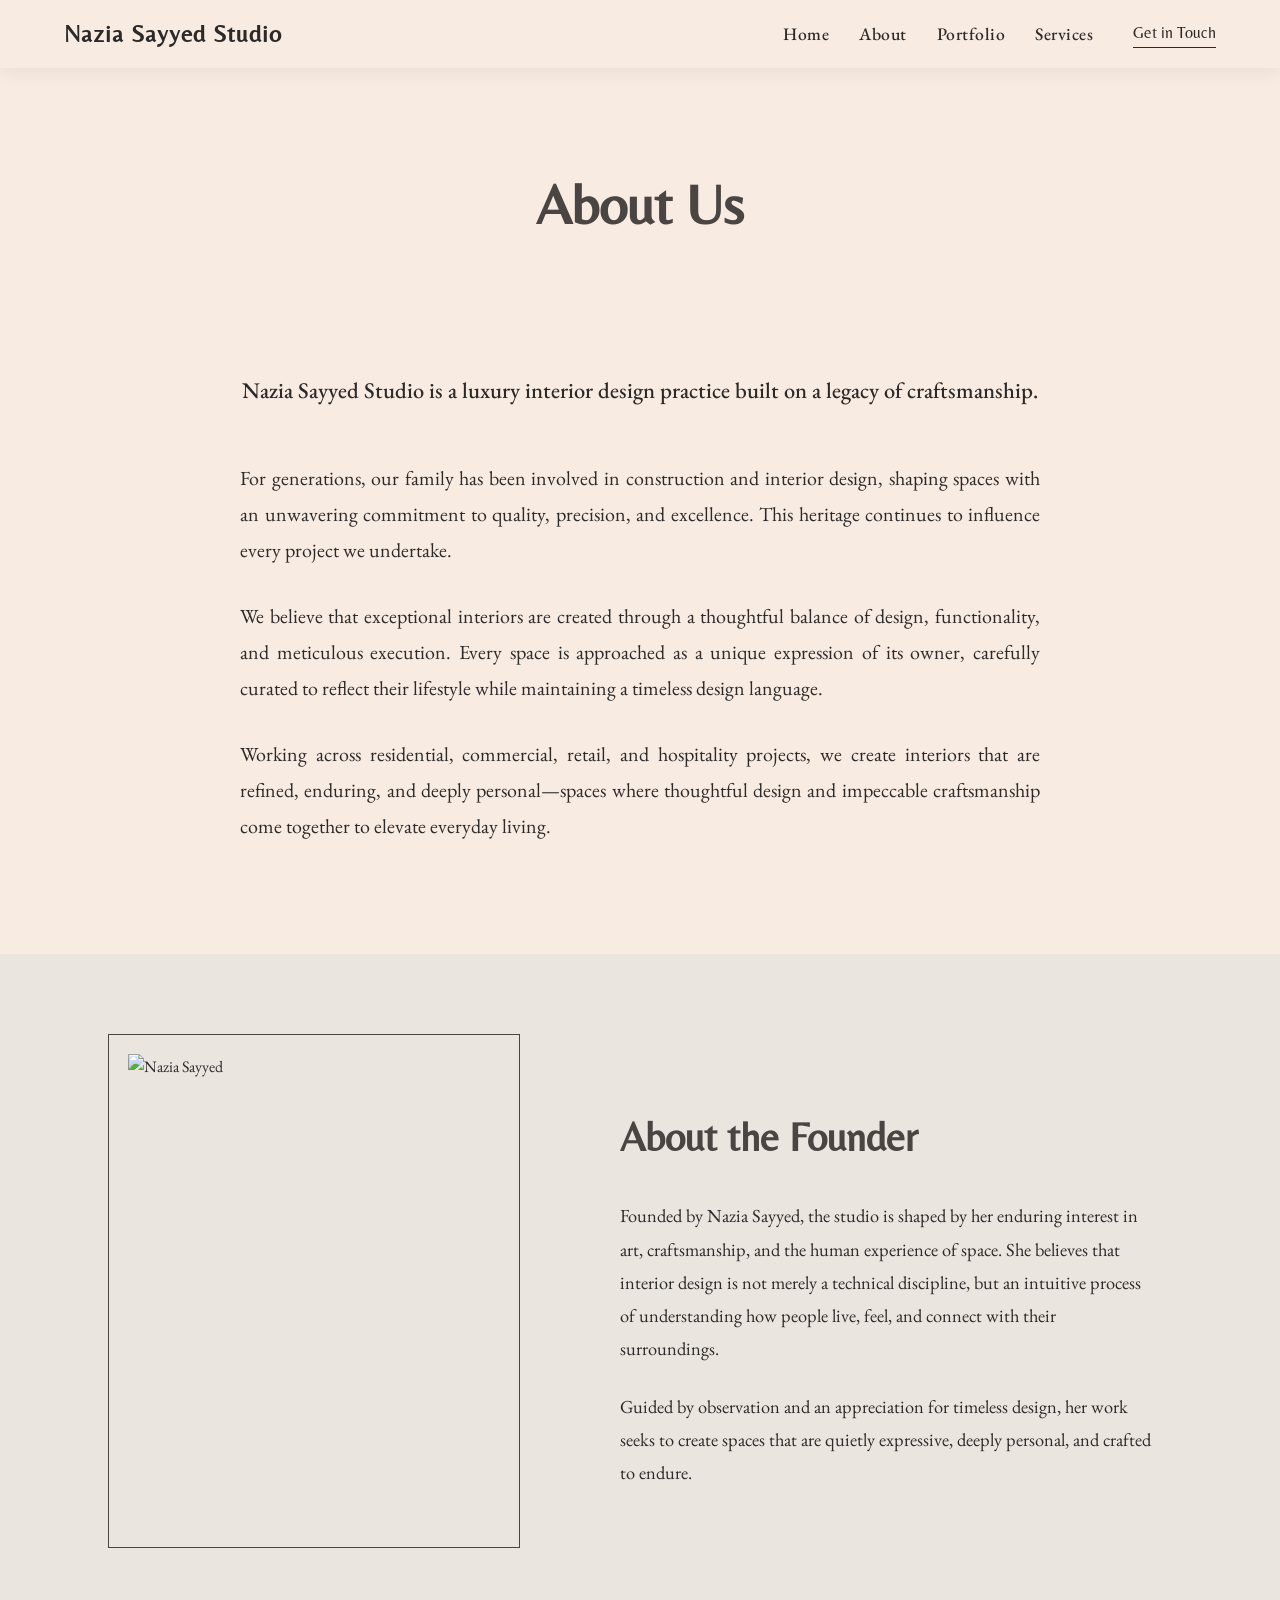
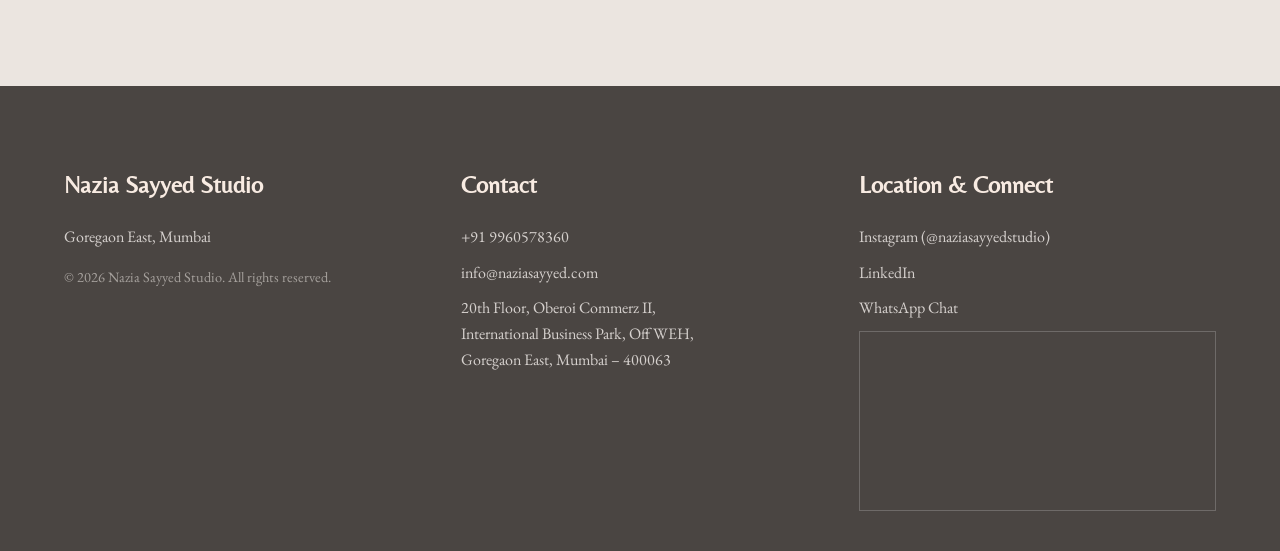
==== about.html @ 415f3dcc "Initial commit for Nazia Sayyed Studio website" ====
<!DOCTYPE html>
<html lang="en">
<head>
    <meta charset="UTF-8">
    <meta name="viewport" content="width=device-width, initial-scale=1.0">
    <title>About Us | Nazia Sayyed Studio</title>
    
    <link href="https://fonts.googleapis.com/css2?family=Belleza&family=EB+Garamond:ital,wght@0,400;0,500;1,400&display=swap" rel="stylesheet">
    <link rel="stylesheet" href="https://cdnjs.cloudflare.com/ajax/libs/font-awesome/6.4.0/css/all.min.css">
    
    <link rel="stylesheet" href="style.css">
    <style>

        /* --- PAGE HEADER --- */
        .page-header { padding: 160px 5% 60px; text-align: center; }
        .page-header h1 { font-family: var(--font-brand); font-size: 3.5rem; color: var(--accent); margin-bottom: 20px; }
        .page-header p { font-size: 1.2rem; max-width: 700px; margin: 0 auto; color: var(--text-dark); font-style: italic; }

        /* --- ABOUT STUDIO SECTION --- */
        .about-studio { padding: 40px 5% 80px; display: flex; justify-content: center; }
        .about-text-container { max-width: 800px; text-align: justify; }
        .about-text-container p { font-size: 1.25rem; margin-bottom: 30px; line-height: 1.8; }
        .about-text-container p:first-child { font-size: 1.4rem; font-weight: 500; text-align: center; margin-bottom: 50px; }

        /* --- FOUNDER SECTION --- */
        .founder-section { display: flex; align-items: center; gap: 8%; padding: 100px 10% 120px; background-color: #EBE5E0; }
        .founder-img { width: 40%; position: relative; }
        .founder-img::before { content: ''; position: absolute; top: -20px; left: -20px; width: 100%; height: 100%; border: 1px solid var(--accent); z-index: 0; }
        .founder-img img { width: 100%; aspect-ratio: 4/5; object-fit: cover; display: block; position: relative; z-index: 1; }
        .founder-text { width: 52%; }
        .founder-text h2 { font-family: var(--font-brand); font-size: 2.5rem; color: var(--accent); margin-bottom: 30px; }
        .founder-text p { font-size: 1.15rem; margin-bottom: 25px; line-height: 1.8; }

        /* --- FOOTER --- */
        footer { background-color: var(--accent); color: var(--bg-color); padding: 80px 5% 40px; display: grid; grid-template-columns: 1fr 1fr 1fr; gap: 40px; }
        footer h4 { font-family: var(--font-brand); font-size: 1.5rem; margin-bottom: 20px; }
        .footer-links p, .footer-links a { color: #d5d0cd; margin-bottom: 10px; display: block; transition: color 0.3s; }
        .footer-links a:hover { color: #fff; }

        @media (max-width: 900px) {
            .nav-links { display: none; }
            .founder-section { flex-direction: column; padding: 80px 5%; gap: 50px; }
            .founder-img, .founder-text { width: 100%; }
            footer { grid-template-columns: 1fr; }
        }
    </style>
</head>
<body>

    <!-- NAVIGATION -->
    <div id="header-placeholder"></div>

    <!-- HEADER -->
    <header class="page-header reveal">
        <h1>About Us</h1>
    </header>

    <!-- STUDIO INTRO -->
    <section class="about-studio reveal">
        <div class="about-text-container">
            <p>Nazia Sayyed Studio is a luxury interior design practice built on a legacy of craftsmanship.</p>
            <p>For generations, our family has been involved in construction and interior design, shaping spaces with an unwavering commitment to quality, precision, and excellence. This heritage continues to influence every project we undertake.</p>
            <p>We believe that exceptional interiors are created through a thoughtful balance of design, functionality, and meticulous execution. Every space is approached as a unique expression of its owner, carefully curated to reflect their lifestyle while maintaining a timeless design language.</p>
            <p>Working across residential, commercial, retail, and hospitality projects, we create interiors that are refined, enduring, and deeply personal—spaces where thoughtful design and impeccable craftsmanship come together to elevate everyday living.</p>
        </div>
    </section>

    <!-- FOUNDER SECTION -->
    <section class="founder-section reveal">
        <div class="founder-img">
            <!-- Replace with actual founder image. Using a chic placeholder for now -->
            <img src="https://images.unsplash.com/photo-1573496359142-b8d87734a5a2?ixlib=rb-4.0.3&auto=format&fit=crop&w=800&q=80" alt="Nazia Sayyed">
        </div>
        <div class="founder-text">
            <h2>About the Founder</h2>
            <p>Founded by Nazia Sayyed, the studio is shaped by her enduring interest in art, craftsmanship, and the human experience of space. She believes that interior design is not merely a technical discipline, but an intuitive process of understanding how people live, feel, and connect with their surroundings.</p>
            <p>Guided by observation and an appreciation for timeless design, her work seeks to create spaces that are quietly expressive, deeply personal, and crafted to endure.</p>
        </div>
    </section>

    <!-- FOOTER -->
    <div id="footer-placeholder"></div>
    <script src="components.js"></script>

    <!-- JS for Animations -->
    <script>
        function revealElements() {
            var reveals = document.querySelectorAll('.reveal');
            for (var i = 0; i < reveals.length; i++) {
                var windowHeight = window.innerHeight;
                var elementTop = reveals[i].getBoundingClientRect().top;
                if (elementTop < windowHeight - 100) reveals[i].classList.add('active');
            }
        }
        window.addEventListener('scroll', revealElements);
        revealElements();
    </script>
</body>
</html>
---- style.css ----
/* --- 1. CORE VARIABLES & SETUP --- */
:root {
    --bg-color: #F8EBE2; 
    --accent: #4A4542; 
    --text-dark: #2C2A29; 
    --font-brand: 'Belleza', sans-serif;
    --font-body: 'EB Garamond', serif;
}

* { margin: 0; padding: 0; box-sizing: border-box; }
body { background-color: var(--bg-color); color: var(--text-dark); font-family: var(--font-body); line-height: 1.6; overflow-x: hidden; }
a { text-decoration: none; color: inherit; }

/* --- SCROLL ANIMATION CLASSES --- */
.reveal { opacity: 0; transform: translateY(40px); transition: all 0.8s ease-out; }
.reveal.active { opacity: 1; transform: translateY(0); }

/* --- GLOBAL SECTION TITLES --- */
.section-title {
    font-family: var(--font-brand); font-size: 2.5rem; color: var(--accent);
    text-align: center; margin-bottom: 20px;
}
.section-link-wrapper { text-align: center; margin-top: 40px; }
.section-link {
    font-family: var(--font-brand); font-size: 1.2rem; color: var(--accent);
    letter-spacing: 1px; position: relative; padding-bottom: 5px; display: inline-block; transition: color 0.3s ease;
}
.section-link::after {
    content: ''; position: absolute; width: 100%; height: 1px; bottom: 0; left: 0;
    background-color: var(--accent); transition: transform 0.3s ease; transform-origin: right;
}
.section-link:hover::after { transform: scaleX(0); transform-origin: left; }

/* --- 2. NAVIGATION (HEADER) --- */
nav {
    position: fixed; top: 0; width: 100%; padding: 15px 5%; display: flex;
    justify-content: space-between; align-items: center; z-index: 1000;
    background-color: transparent; transition: background-color 1.2s ease, padding 1.2s ease, box-shadow 1.2s ease;
}
.navbar-glass {
  /* A very subtle tint (use 0,0,0 for dark glass or 255,255,255 for light glass) */
  background: rgba(0, 0, 0, 0.058); 
  
  /* The frosted blur effect */
  backdrop-filter: blur(12px);
  -webkit-backdrop-filter: blur(12px); /* For Safari support */
  
  /* A crisp, semi-transparent border to simulate the edge of the glass */
  border-bottom: 1px solid rgba(255, 255, 255, 0.2);
  
  /* A soft shadow to lift it off the background */
  box-shadow: 0 4px 30px rgba(0, 0, 0, 0.1);
}
.nav-right { display: flex; align-items: center; gap: 40px; }
.nav-links { display: flex; gap: 30px; }

.logo, .nav-links a, .btn-nav-contact {
    color: #ffffff; text-shadow: 0 2px 6px rgba(0,0,0,0.4); 
    transition: color 1.2s ease, text-shadow 1.2s ease;
}

nav.scrolled { background-color: rgba(248, 235, 226, 0.98); padding: 15px 5%; box-shadow: 0 4px 20px rgba(0,0,0,0.06); backdrop-filter: blur(10px); }
nav.scrolled .logo, nav.scrolled .nav-links a, nav.scrolled .btn-nav-contact { color: var(--text-dark); text-shadow: none; }

.logo { font-family: var(--font-brand); font-size: 1.5rem; letter-spacing: 1px; font-weight: 600; }
.btn-nav-contact { font-family: var(--font-brand); font-size: 1rem; border-bottom: 1px solid currentColor; padding-bottom: 2px; font-weight: 500; }
.nav-links a { font-size: 1.1rem; letter-spacing: 0.5px; position: relative; font-weight: 500; }
.nav-links a::after { content: ''; position: absolute; width: 0; height: 1px; bottom: -3px; left: 0; background-color: currentColor; transition: width 0.3s ease; }
.nav-links a:hover::after { width: 100%; }

/* --- 3. FOOTER --- */
footer { background-color: var(--accent); color: var(--bg-color); padding: 80px 5% 40px; display: grid; grid-template-columns: 1fr 1fr 1.2fr; gap: 40px; }
footer h4 { font-family: var(--font-brand); font-size: 1.5rem; margin-bottom: 20px; }
.footer-links p, .footer-links a { color: #d5d0cd; margin-bottom: 10px; display: block; transition: color 0.3s; }
.footer-links a:hover { color: #fff; }

.map-container { width: 100%; height: 180px; border: 1px solid rgba(255,255,255,0.2); overflow: hidden; margin-top: 10px; }
.map-container iframe { width: 100%; height: 100%; border: 0; filter: grayscale(80%) contrast(1.2); }

/* --- GLOBAL RESPONSIVE ADJUSTMENTS --- */
@media (max-width: 900px) {
    .nav-links { display: none; }
    footer { grid-template-columns: 1fr; }
}
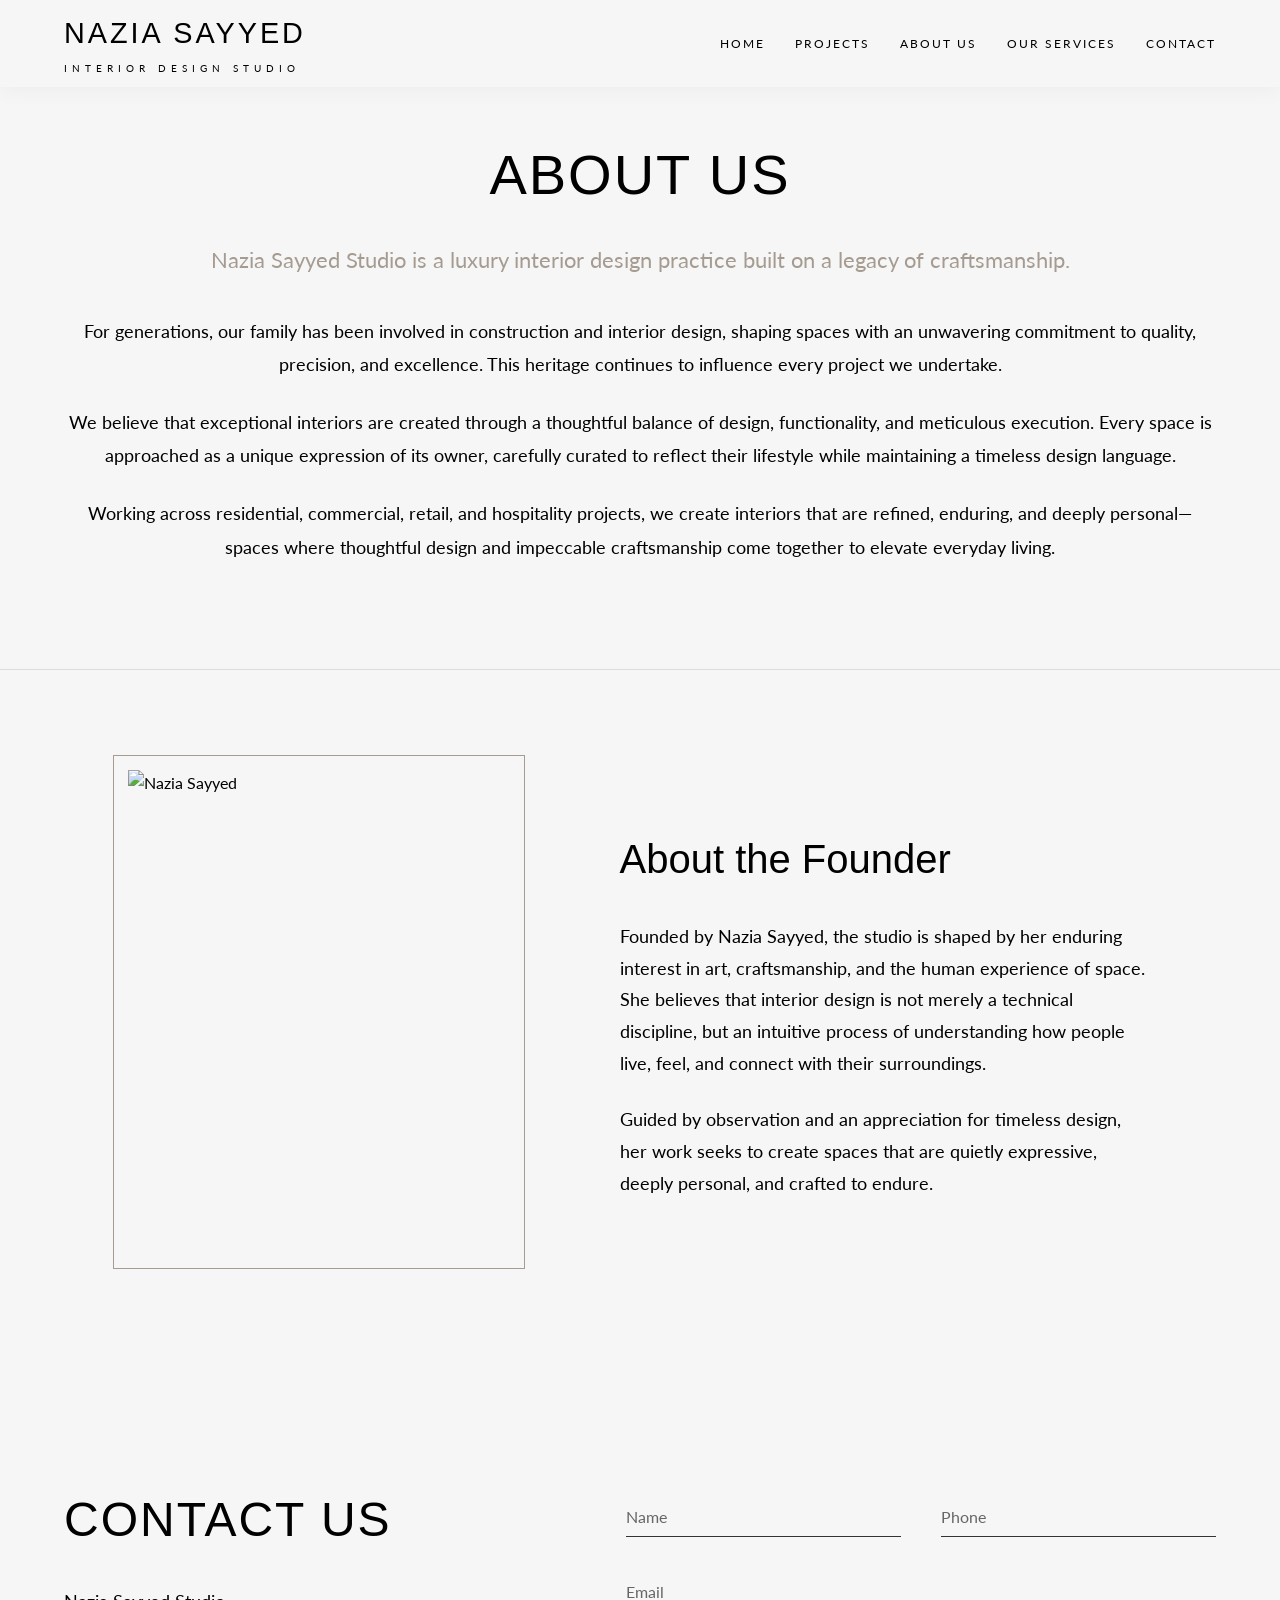
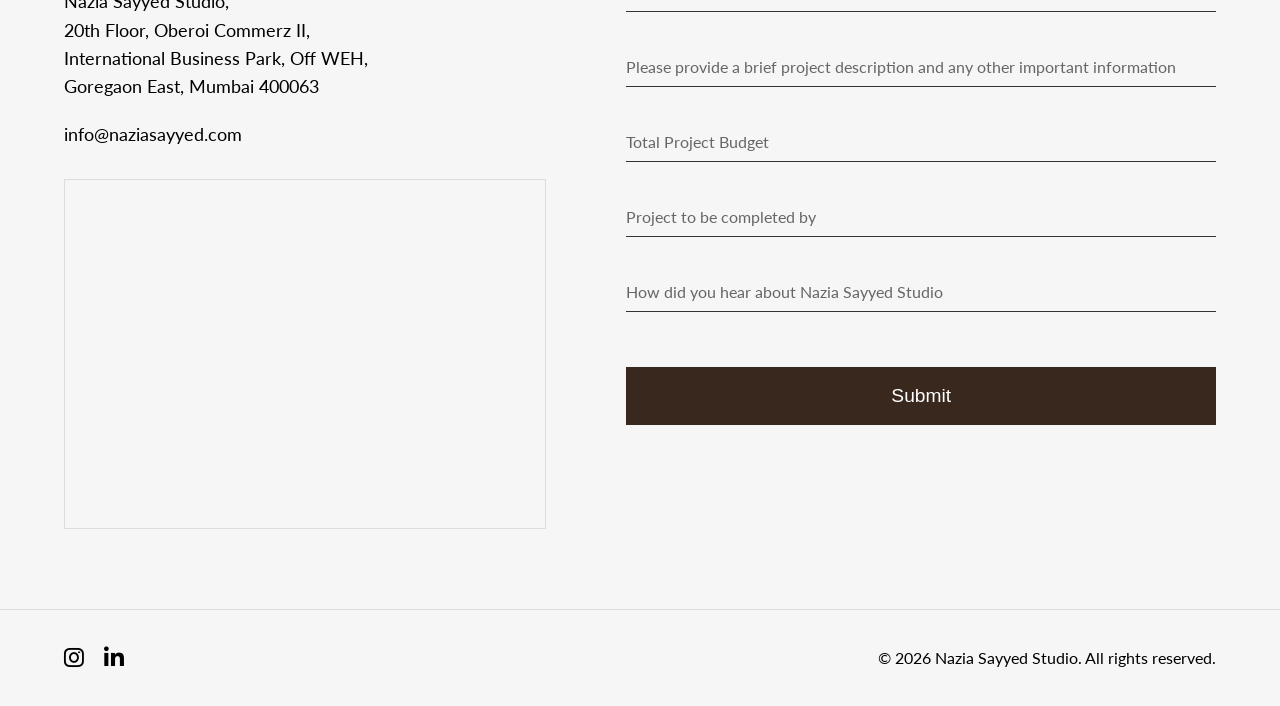
==== commit 0e58e9c7: "Major redesign chnages" ====
--- a/about.html
+++ b/about.html
@@ -5,43 +5,49 @@
     <meta name="viewport" content="width=device-width, initial-scale=1.0">
     <title>About Us | Nazia Sayyed Studio</title>
     
-    <link href="https://fonts.googleapis.com/css2?family=Belleza&family=EB+Garamond:ital,wght@0,400;0,500;1,400&display=swap" rel="stylesheet">
     <link rel="stylesheet" href="https://cdnjs.cloudflare.com/ajax/libs/font-awesome/6.4.0/css/all.min.css">
+    <link rel="stylesheet" href="style.css">
     
-    <link rel="stylesheet" href="style.css">
     <style>
-
         /* --- PAGE HEADER --- */
-        .page-header { padding: 160px 5% 60px; text-align: center; }
-        .page-header h1 { font-family: var(--font-brand); font-size: 3.5rem; color: var(--accent); margin-bottom: 20px; }
-        .page-header p { font-size: 1.2rem; max-width: 700px; margin: 0 auto; color: var(--text-dark); font-style: italic; }
+        .page-header { padding: 130px 5% 10px; text-align: center; }
+        .page-header h1 { 
+            font-family: var(--font-brand); font-size: 3.5rem; color: var(--text-dark); 
+            margin-bottom: 0; font-weight: normal; text-transform: uppercase; letter-spacing: 2px;
+        }
 
         /* --- ABOUT STUDIO SECTION --- */
-        .about-studio { padding: 40px 5% 80px; display: flex; justify-content: center; }
-        .about-text-container { max-width: 800px; text-align: justify; }
-        .about-text-container p { font-size: 1.25rem; margin-bottom: 30px; line-height: 1.8; }
-        .about-text-container p:first-child { font-size: 1.4rem; font-weight: 500; text-align: center; margin-bottom: 50px; }
+        .about-studio { padding: 10px 5% 80px; display: flex; justify-content: center; }
+        
+        /* INCREASED MAX-WIDTH: This allows the text to spread much wider across the screen */
+        .about-text-container { max-width: 1200px; text-align: center; }
+        
+        .about-text-container p { font-family: var(--font-body); font-size: 1.15rem; margin-bottom: 25px; line-height: 1.8; color: var(--text-dark); }
+        .about-text-container p:first-child { font-size: 1.4rem; margin-bottom: 35px; color: var(--accent); }
 
         /* --- FOUNDER SECTION --- */
-        .founder-section { display: flex; align-items: center; gap: 8%; padding: 100px 10% 120px; background-color: #EBE5E0; }
+        .founder-section { 
+            display: flex; align-items: center; gap: 8%; padding: 100px 10% 120px; 
+            background-color: transparent; border-top: 1px solid rgba(0, 0, 0, 0.1); 
+        }
         .founder-img { width: 40%; position: relative; }
-        .founder-img::before { content: ''; position: absolute; top: -20px; left: -20px; width: 100%; height: 100%; border: 1px solid var(--accent); z-index: 0; }
+        .founder-img::before { content: ''; position: absolute; top: -15px; left: -15px; width: 100%; height: 100%; border: 1px solid var(--accent); z-index: 0; }
         .founder-img img { width: 100%; aspect-ratio: 4/5; object-fit: cover; display: block; position: relative; z-index: 1; }
-        .founder-text { width: 52%; }
-        .founder-text h2 { font-family: var(--font-brand); font-size: 2.5rem; color: var(--accent); margin-bottom: 30px; }
-        .founder-text p { font-size: 1.15rem; margin-bottom: 25px; line-height: 1.8; }
+        
+        .founder-text { width: 52%; text-align: left; }
+        .founder-text h2 { 
+            font-family: var(--font-brand); font-size: 2.5rem; color: var(--text-dark); 
+            margin-bottom: 30px; font-weight: normal; 
+        }
+        .founder-text p { font-family: var(--font-body); font-size: 1.1rem; margin-bottom: 25px; line-height: 1.8; color: var(--text-dark); }
 
-        /* --- FOOTER --- */
-        footer { background-color: var(--accent); color: var(--bg-color); padding: 80px 5% 40px; display: grid; grid-template-columns: 1fr 1fr 1fr; gap: 40px; }
-        footer h4 { font-family: var(--font-brand); font-size: 1.5rem; margin-bottom: 20px; }
-        .footer-links p, .footer-links a { color: #d5d0cd; margin-bottom: 10px; display: block; transition: color 0.3s; }
-        .footer-links a:hover { color: #fff; }
-
+        /* --- MOBILE RESPONSIVENESS --- */
         @media (max-width: 900px) {
-            .nav-links { display: none; }
-            .founder-section { flex-direction: column; padding: 80px 5%; gap: 50px; }
+            .founder-section { flex-direction: column; padding: 60px 5%; gap: 50px; }
             .founder-img, .founder-text { width: 100%; }
-            footer { grid-template-columns: 1fr; }
+            .founder-img::before { top: -10px; left: -10px; }
+            .about-text-container { text-align: left; }
+            .about-text-container p:first-child { text-align: left; }
         }
     </style>
 </head>
@@ -68,7 +74,7 @@
     <!-- FOUNDER SECTION -->
     <section class="founder-section reveal">
         <div class="founder-img">
-            <!-- Replace with actual founder image. Using a chic placeholder for now -->
+            <!-- Replace with actual founder image. -->
             <img src="https://images.unsplash.com/photo-1573496359142-b8d87734a5a2?ixlib=rb-4.0.3&auto=format&fit=crop&w=800&q=80" alt="Nazia Sayyed">
         </div>
         <div class="founder-text">
--- a/style.css
+++ b/style.css
@@ -1,84 +1,824 @@
 /* --- 1. CORE VARIABLES & SETUP --- */
+@import url('https://fonts.googleapis.com/css2?family=Lato:wght@300;400;700&display=swap');
+
 :root {
-    --bg-color: #F8EBE2; 
-    --accent: #4A4542; 
-    --text-dark: #2C2A29; 
-    --font-brand: 'Belleza', sans-serif;
-    --font-body: 'EB Garamond', serif;
-}
-
-* { margin: 0; padding: 0; box-sizing: border-box; }
-body { background-color: var(--bg-color); color: var(--text-dark); font-family: var(--font-body); line-height: 1.6; overflow-x: hidden; }
-a { text-decoration: none; color: inherit; }
+    --bg-color: #F6F6F6;
+    --accent: #A59B90;
+    /* Greige */
+    --text-dark: #000000;
+    /* Black */
+    /* Primary font fallback to Segoe UI/sans-serif if Optima isn't installed locally */
+    --font-brand: 'Optima', 'Segoe UI', sans-serif;
+    --font-body: 'Lato', sans-serif;
+}
+
+* {
+    margin: 0;
+    padding: 0;
+    box-sizing: border-box;
+}
+
+body {
+    background-color: var(--bg-color);
+    color: var(--text-dark);
+    font-family: var(--font-body);
+    line-height: 1.6;
+    overflow-x: hidden;
+}
+
+a {
+    text-decoration: none;
+    color: inherit;
+}
 
 /* --- SCROLL ANIMATION CLASSES --- */
-.reveal { opacity: 0; transform: translateY(40px); transition: all 0.8s ease-out; }
-.reveal.active { opacity: 1; transform: translateY(0); }
+.reveal {
+    opacity: 0;
+    transform: translateY(40px);
+    transition: all 0.8s ease-out;
+}
+
+.reveal.active {
+    opacity: 1;
+    transform: translateY(0);
+}
 
 /* --- GLOBAL SECTION TITLES --- */
 .section-title {
-    font-family: var(--font-brand); font-size: 2.5rem; color: var(--accent);
-    text-align: center; margin-bottom: 20px;
-}
-.section-link-wrapper { text-align: center; margin-top: 40px; }
-.section-link {
-    font-family: var(--font-brand); font-size: 1.2rem; color: var(--accent);
-    letter-spacing: 1px; position: relative; padding-bottom: 5px; display: inline-block; transition: color 0.3s ease;
-}
-.section-link::after {
-    content: ''; position: absolute; width: 100%; height: 1px; bottom: 0; left: 0;
-    background-color: var(--accent); transition: transform 0.3s ease; transform-origin: right;
-}
-.section-link:hover::after { transform: scaleX(0); transform-origin: left; }
+    font-family: var(--font-brand);
+    font-size: 2.8rem;
+    color: var(--text-dark);
+    text-align: center;
+    margin-bottom: 20px;
+    font-weight: normal;
+}
 
 /* --- 2. NAVIGATION (HEADER) --- */
 nav {
-    position: fixed; top: 0; width: 100%; padding: 15px 5%; display: flex;
-    justify-content: space-between; align-items: center; z-index: 1000;
-    background-color: transparent; transition: background-color 1.2s ease, padding 1.2s ease, box-shadow 1.2s ease;
-}
-.navbar-glass {
-  /* A very subtle tint (use 0,0,0 for dark glass or 255,255,255 for light glass) */
-  background: rgba(0, 0, 0, 0.058); 
-  
-  /* The frosted blur effect */
-  backdrop-filter: blur(12px);
-  -webkit-backdrop-filter: blur(12px); /* For Safari support */
-  
-  /* A crisp, semi-transparent border to simulate the edge of the glass */
-  border-bottom: 1px solid rgba(255, 255, 255, 0.2);
-  
-  /* A soft shadow to lift it off the background */
-  box-shadow: 0 4px 30px rgba(0, 0, 0, 0.1);
-}
-.nav-right { display: flex; align-items: center; gap: 40px; }
-.nav-links { display: flex; gap: 30px; }
-
-.logo, .nav-links a, .btn-nav-contact {
-    color: #ffffff; text-shadow: 0 2px 6px rgba(0,0,0,0.4); 
-    transition: color 1.2s ease, text-shadow 1.2s ease;
-}
-
-nav.scrolled { background-color: rgba(248, 235, 226, 0.98); padding: 15px 5%; box-shadow: 0 4px 20px rgba(0,0,0,0.06); backdrop-filter: blur(10px); }
-nav.scrolled .logo, nav.scrolled .nav-links a, nav.scrolled .btn-nav-contact { color: var(--text-dark); text-shadow: none; }
-
-.logo { font-family: var(--font-brand); font-size: 1.5rem; letter-spacing: 1px; font-weight: 600; }
-.btn-nav-contact { font-family: var(--font-brand); font-size: 1rem; border-bottom: 1px solid currentColor; padding-bottom: 2px; font-weight: 500; }
-.nav-links a { font-size: 1.1rem; letter-spacing: 0.5px; position: relative; font-weight: 500; }
-.nav-links a::after { content: ''; position: absolute; width: 0; height: 1px; bottom: -3px; left: 0; background-color: currentColor; transition: width 0.3s ease; }
-.nav-links a:hover::after { width: 100%; }
-
-/* --- 3. FOOTER --- */
-footer { background-color: var(--accent); color: var(--bg-color); padding: 80px 5% 40px; display: grid; grid-template-columns: 1fr 1fr 1.2fr; gap: 40px; }
-footer h4 { font-family: var(--font-brand); font-size: 1.5rem; margin-bottom: 20px; }
-.footer-links p, .footer-links a { color: #d5d0cd; margin-bottom: 10px; display: block; transition: color 0.3s; }
-.footer-links a:hover { color: #fff; }
-
-.map-container { width: 100%; height: 180px; border: 1px solid rgba(255,255,255,0.2); overflow: hidden; margin-top: 10px; }
-.map-container iframe { width: 100%; height: 100%; border: 0; filter: grayscale(80%) contrast(1.2); }
-
-/* --- GLOBAL RESPONSIVE ADJUSTMENTS --- */
+    position: fixed;
+    top: 0;
+    width: 100%;
+    padding: 18px 5%;
+    display: flex;
+    justify-content: space-between;
+    align-items: center;
+    z-index: 1000;
+    background-color: transparent;
+    transition: all 0.5s ease;
+}
+
+/* Two-Line Logo Styling */
+.logo-container {
+    display: flex;
+    flex-direction: column;
+    gap: 4px;
+    text-decoration: none;
+}
+
+.logo-main {
+    font-family: var(--font-brand);
+    font-size: 1.8rem;
+    letter-spacing: 3px;
+    font-weight: normal;
+    color: #ffffff;
+    text-transform: uppercase;
+    transition: color 0.4s ease;
+}
+
+.logo-sub {
+    font-family: var(--font-body);
+    font-size: 0.65rem;
+    letter-spacing: 5px;
+    font-weight: 400;
+    color: #ffffff;
+    text-transform: uppercase;
+    transition: color 0.4s ease;
+}
+
+/* Nav Links Styling */
+.nav-links {
+    display: flex;
+    gap: 30px;
+    align-items: center;
+}
+
+.nav-links a {
+    font-family: var(--font-body);
+    font-size: 0.75rem;
+    letter-spacing: 2px;
+    text-transform: uppercase;
+    color: #ffffff;
+    font-weight: 400;
+    transition: opacity 0.3s ease, color 0.4s ease;
+}
+
+.nav-links a:hover {
+    opacity: 0.6;
+}
+
+/* Scrolled State (Turns background white, text black) */
+nav.scrolled {
+    background-color: rgba(246, 246, 246, 0.98);
+    padding: 10px 5%;
+    box-shadow: 0 4px 20px rgba(0, 0, 0, 0.04);
+}
+
+nav.scrolled .logo-main,
+nav.scrolled .logo-sub,
+nav.scrolled .nav-links a,
+nav.scrolled .mobile-menu-btn {
+    color: var(--text-dark);
+}
+
+/* --- 3. HERO BUTTONS (MATCHING IMAGE) --- */
+.hero-content-left {
+    position: absolute;
+    bottom: 20%;
+    /* Adjust this to move buttons higher or lower */
+    left: 5%;
+    z-index: 10;
+}
+
+.hero-buttons {
+    display: flex;
+    gap: 20px;
+}
+
+/* Solid White Button */
+.btn-solid {
+    background: #ffffff;
+    color: #000000;
+    font-family: var(--font-body);
+    font-size: 0.75rem;
+    letter-spacing: 2px;
+    text-transform: uppercase;
+    padding: 18px 35px;
+    border: none;
+    cursor: pointer;
+    transition: background 0.3s ease;
+}
+
+.btn-solid:hover {
+    background: #e0e0e0;
+}
+
+/* Transparent Border Button */
+.btn-outline {
+    background: transparent;
+    color: #ffffff;
+    font-family: var(--font-body);
+    font-size: 0.75rem;
+    letter-spacing: 2px;
+    text-transform: uppercase;
+    padding: 18px 45px;
+    border: 1px solid rgba(255, 255, 255, 0.7);
+    cursor: pointer;
+    transition: all 0.3s ease;
+}
+
+.btn-outline:hover {
+    background: #ffffff;
+    color: #000000;
+}
+
+/* Mobile Adjustments for the new layout */
 @media (max-width: 900px) {
-    .nav-links { display: none; }
-    footer { grid-template-columns: 1fr; }
+    .logo-main {
+        font-size: 1.4rem;
+        letter-spacing: 2px;
+    }
+
+    .logo-sub {
+        font-size: 0.5rem;
+        letter-spacing: 3px;
+    }
+
+    .hero-content-left {
+        bottom: 10%;
+        width: 90%;
+    }
+
+    .hero-buttons {
+        flex-direction: column;
+        width: 100%;
+        gap: 15px;
+    }
+
+    .btn-solid,
+    .btn-outline {
+        width: 100%;
+        text-align: center;
+    }
+}
+
+/* --- 3. HERO VIDEO SECTION --- */
+.hero {
+    position: relative;
+    height: 100vh;
+    width: 100%;
+    overflow: hidden;
+    display: flex;
+    align-items: flex-end;
+    justify-content: flex-end;
+}
+
+.hero-video {
+    position: absolute;
+    top: 50%;
+    left: 50%;
+    min-width: 100%;
+    min-height: 100%;
+    transform: translate(-50%, -50%);
+    z-index: -2;
+    object-fit: cover;
+}
+
+.hero-overlay {
+    position: absolute;
+    top: 0;
+    left: 0;
+    width: 100%;
+    height: 100%;
+    background: rgba(0, 0, 0, 0.25);
+    z-index: -1;
+}
+
+.hero-bottom-right {
+    position: relative;
+    z-index: 10;
+    margin: 0 5% 50px 0;
+    display: flex;
+    gap: 15px;
+    /* Removed the background, border, and backdrop-filter */
+}
+
+.btn-transparent {
+    font-family: var(--font-brand);
+    color: #fff;
+    font-size: 1.1rem;
+    letter-spacing: 1px;
+    padding: 10px 25px;
+    border: 1px solid #fff;
+    transition: all 0.3s ease;
+    background: transparent;
+    cursor: pointer;
+}
+
+.btn-transparent:hover {
+    background: #fff;
+    color: var(--text-dark);
+}
+
+/* --- 4. WHO WE ARE (MINIMUM SPACE) --- */
+.who-we-are {
+    display: flex;
+    align-items: center;
+    padding: 40px 5%;
+    gap: 5%;
+    background: var(--bg-color);
+}
+
+.who-image {
+    width: 45%;
+}
+
+.who-image img {
+    width: 100%;
+    height: auto;
+    object-fit: cover;
+    aspect-ratio: 4/5;
+}
+
+.who-text {
+    width: 50%;
+}
+
+.who-text h2 {
+    font-family: var(--font-brand);
+    font-size: 3rem;
+    color: var(--text-dark);
+    margin-bottom: 20px;
+    font-weight: normal;
+}
+
+.who-text p {
+    font-size: 1.15rem;
+    margin-bottom: 20px;
+    line-height: 1.8;
+    color: var(--text-dark);
+}
+
+/* --- 5. PROJECTS --- */
+.projects-section {
+    padding: 60px 5%;
+}
+
+.projects-grid {
+    display: grid;
+    grid-template-columns: repeat(3, 1fr);
+    gap: 30px;
+    margin-top: 30px;
+}
+
+.project-card {
+    position: relative;
+    overflow: hidden;
+    cursor: pointer;
+    background: #eaeaea;
+    aspect-ratio: 4/5;
+}
+
+.project-card img {
+    width: 100%;
+    height: 100%;
+    object-fit: cover;
+    display: block;
+    transition: transform 0.8s ease;
+}
+
+.project-card:hover img {
+    transform: scale(1.04);
+}
+
+.project-overlay {
+    position: absolute;
+    top: 0;
+    left: 0;
+    right: 0;
+    bottom: 0;
+    background: rgba(0, 0, 0, 0.65);
+    display: flex;
+    flex-direction: column;
+    justify-content: center;
+    align-items: center;
+    text-align: center;
+    padding: 20px;
+    opacity: 0;
+    transition: opacity 0.5s ease;
+    color: #fff;
+}
+
+.project-card:hover .project-overlay {
+    opacity: 1;
+}
+
+.project-overlay h3 {
+    font-family: var(--font-brand);
+    font-size: 1.8rem;
+    margin-bottom: 8px;
+    transform: translateY(15px);
+    transition: transform 0.5s ease;
+    font-weight: normal;
+}
+
+.project-overlay .proj-loc {
+    font-family: var(--font-body);
+    font-size: 0.9rem;
+    text-transform: uppercase;
+    letter-spacing: 2px;
+    margin-bottom: 4px;
+    transform: translateY(15px);
+    transition: transform 0.5s ease;
+}
+
+.project-overlay .proj-tag {
+    font-family: var(--font-body);
+    font-style: italic;
+    font-size: 1rem;
+    color: #e0e0e0;
+    transform: translateY(15px);
+    transition: transform 0.5s ease;
+}
+
+.project-card:hover .project-overlay h3,
+.project-card:hover .project-overlay .proj-loc,
+.project-card:hover .project-overlay .proj-tag {
+    transform: translateY(0);
+}
+
+/* --- EXPLORE ALL PROJECTS BUTTON --- */
+.view-all-wrapper {
+    display: flex;
+    justify-content: flex-end;
+    /* Pushes the button to the right */
+    margin-top: 40px;
+}
+
+.btn-view-all {
+    font-family: var(--font-body);
+    font-size: 0.75rem;
+    /* Relatively small */
+    letter-spacing: 2px;
+    text-transform: uppercase;
+    color: var(--text-dark);
+    background: transparent;
+    border: 1px solid var(--text-dark);
+    padding: 12px 25px;
+    cursor: pointer;
+    transition: all 0.3s ease;
+}
+
+.btn-view-all:hover {
+    background: var(--text-dark);
+    color: #ffffff;
+}
+
+/* --- 6. SERVICES (NO EMPTY SPACE, NO NUMBERS) --- */
+.services-section {
+    padding: 40px 5%;
+    background-color: var(--bg-color);
+}
+
+.services-grid {
+    display: grid;
+    grid-template-columns: repeat(3, 1fr);
+    gap: 20px;
+    margin-top: 30px;
+}
+
+.service-item {
+    text-align: center;
+    cursor: pointer;
+}
+
+.service-item img {
+    width: 100%;
+    aspect-ratio: 4/5;
+    object-fit: cover;
+    margin-bottom: 15px;
+    transition: transform 0.6s ease;
+}
+
+.service-item:hover img {
+    transform: scale(1.02);
+}
+
+.service-item h3 {
+    font-family: var(--font-brand);
+    font-size: 1.4rem;
+    font-weight: normal;
+    color: var(--text-dark);
+}
+
+/* --- 7. TESTIMONIALS SLIDER --- */
+.testimonials-section {
+    padding: 80px 5%;
+    background-color: #eaeaea;
+    overflow: hidden;
+}
+
+.testimonials-section h2 {
+    margin-bottom: 50px;
+}
+
+.testimonial-slider-container {
+    position: relative;
+    max-width: 900px;
+    margin: 0 auto;
+    overflow: hidden;
+    /* Hides the slides that are off-screen */
+    text-align: center;
+}
+
+.testimonial-slider {
+    display: flex;
+    transition: transform 0.8s cubic-bezier(0.25, 1, 0.5, 1);
+    /* Smooth sliding animation */
+}
+
+.testimonial-slide {
+    min-width: 100%;
+    box-sizing: border-box;
+    padding: 0 20px;
+}
+
+.testimonial-slide .quote {
+    font-family: var(--font-brand);
+    font-size: 2rem;
+    line-height: 1.4;
+    color: var(--accent);
+    margin-bottom: 25px;
+    font-weight: normal;
+}
+
+.testimonial-slide .author {
+    font-family: var(--font-body);
+    font-size: 1rem;
+    color: var(--text-dark);
+    letter-spacing: 2px;
+    text-transform: uppercase;
+}
+
+.slider-dots {
+    display: flex;
+    justify-content: center;
+    gap: 12px;
+    margin-top: 40px;
+}
+
+.slider-dots .dot {
+    width: 8px;
+    height: 8px;
+    background-color: #ccc;
+    border-radius: 50%;
+    cursor: pointer;
+    transition: all 0.3s ease;
+}
+
+.slider-dots .dot.active {
+    background-color: var(--accent);
+    transform: scale(1.3);
+}
+
+/* Mobile Adjustments */
+@media (max-width: 900px) {
+    .testimonial-slide .quote {
+        font-size: 1.5rem;
+    }
+}
+
+/* --- 8. CONTACT US SECTION (REFERENCE MATCH) --- */
+.contact-section {
+    padding: 80px 5%;
+    background: var(--bg-color);
+}
+
+.contact-layout {
+    display: flex;
+    gap: 80px;
+}
+
+.contact-left {
+    width: 45%;
+}
+
+.contact-left h2 {
+    font-family: var(--font-brand);
+    font-size: 3rem;
+    text-transform: uppercase;
+    font-weight: 300;
+    letter-spacing: 2px;
+    margin-bottom: 30px;
+    color: var(--text-dark);
+}
+
+.contact-left p {
+    font-size: 1.1rem;
+    margin-bottom: 15px;
+    color: var(--text-dark);
+}
+
+.contact-map {
+    margin-top: 30px;
+    width: 100%;
+    height: 350px;
+    border: 1px solid rgba(0, 0, 0, 0.1);
+}
+
+.contact-map iframe {
+    width: 100%;
+    height: 100%;
+    border: 0;
+    filter: grayscale(100%) contrast(1.1);
+}
+
+.contact-right {
+    width: 55%;
+    padding-top: 15px;
+}
+
+.form-row {
+    display: flex;
+    gap: 40px;
+    margin-bottom: 35px;
+}
+
+.form-group {
+    width: 100%;
+    margin-bottom: 35px;
+}
+
+.contact-input {
+    width: 100%;
+    border: none;
+    border-bottom: 1px solid #333;
+    background: transparent;
+    padding: 10px 0;
+    font-family: var(--font-body);
+    font-size: 1rem;
+    color: var(--text-dark);
+    outline: none;
+}
+
+.contact-input::placeholder {
+    color: #666;
+}
+
+.btn-submit-contact {
+    background: #39281E;
+    color: #fff;
+    padding: 18px 0;
+    width: 100%;
+    border: none;
+    font-family: var(--font-brand);
+    font-size: 1.2rem;
+    cursor: pointer;
+    margin-top: 20px;
+    transition: background 0.3s ease;
+}
+
+.btn-submit-contact:hover {
+    background: #1a1a1a;
+}
+
+/* --- 9. MINIMAL FOOTER --- */
+.minimal-footer {
+    display: flex;
+    justify-content: space-between;
+    align-items: center;
+    padding: 30px 5%;
+    background: var(--bg-color);
+    border-top: 1px solid rgba(0, 0, 0, 0.1);
+}
+
+.footer-socials {
+    display: flex;
+    gap: 20px;
+}
+
+.footer-socials a {
+    font-size: 1.4rem;
+    color: var(--text-dark);
+    transition: color 0.3s;
+}
+
+.footer-socials a:hover {
+    color: var(--accent);
+}
+
+.footer-copyright {
+    font-family: var(--font-body);
+    font-size: 1rem;
+    color: var(--text-dark);
+}
+
+/* --- MOBILE RESPONSIVENESS --- */
+.mobile-menu-btn {
+    display: none;
+    /* Hidden on desktop */
+    background: none;
+    border: none;
+    font-size: 1.6rem;
+    color: #ffffff;
+    /* Starts pure white to match the transparent header */
+    cursor: pointer;
+    padding: 5px;
+    transition: color 0.4s ease;
+}
+
+@media (max-width: 900px) {
+    .mobile-menu-btn {
+        display: block;
+    }
+    nav .nav-links a {
+        color: var(--text-dark) !important;
+        opacity: 1; /* Ensures they are fully visible */
+    }
+    
+    /* Keep hover effect subtle in mobile */
+    nav .nav-links a:hover {
+        opacity: 0.7;
+    }
+
+    .nav-links {
+        display: none;
+        position: fixed;
+        top: 70px;
+        left: 0;
+        width: 100%;
+        background-color: var(--bg-color);
+        flex-direction: column;
+        align-items: center;
+        padding: 30px 0;
+        gap: 20px;
+        box-shadow: 0 10px 25px rgba(0, 0, 0, 0.1);
+        z-index: 999;
+    }
+
+    .nav-links.active {
+        display: flex;
+    }
+
+    /* Shift the mobile video focus to the left edge */
+    .hero-video {
+        top: 0;
+        left: 0;
+        width: 100%;
+        height: 100%;
+        transform: none; /* Removes the center-alignment hack */
+        object-position: 90% center; /* Anchors the video to the left side */
+    }
+
+    .who-we-are {
+        flex-direction: column;
+    }
+
+    .who-image,
+    .who-text {
+        width: 100%;
+    }
+
+    .projects-grid,
+    .services-grid {
+        grid-template-columns: 1fr;
+    }
+
+    .hero-bottom-right {
+        right: auto;
+        left: 5%;
+        bottom: 20px;
+        width: 90%;
+        justify-content: space-between;
+    }
+
+    .contact-layout {
+        flex-direction: column;
+        gap: 40px;
+    }
+
+    .contact-left,
+    .contact-right {
+        width: 100%;
+    }
+
+    .form-row {
+        flex-direction: column;
+        gap: 35px;
+    }
+
+    .project-overlay {
+        opacity: 1 !important;
+        background: linear-gradient(to top, rgba(0, 0, 0, 0.9), transparent) !important;
+        justify-content: flex-end;
+        padding: 20px;
+    }
+
+    .project-overlay h3 {
+        transform: translateY(0) !important;
+        font-size: 1.4rem;
+    }
+
+    /* Make Project Cards Landscape for Mobile */
+    .project-card {
+        aspect-ratio: 16 / 10;
+    }
+
+    /* Touch Device Card Overlay (No Hover Required) */
+    .project-overlay {
+        opacity: 1 !important;
+        background: linear-gradient(to top, rgba(0, 0, 0, 0.85) 0%, rgba(0, 0, 0, 0.3) 50%, transparent 100%) !important;
+        justify-content: flex-end;
+        padding: 20px;
+    }
+
+    /* Lock the text positions so they don't pop in */
+    .project-overlay h3,
+    .project-overlay .proj-loc,
+    .project-overlay .proj-tag {
+        transform: translateY(0) !important;
+    }
+
+    /* Adjust sizes for mobile landscape cards */
+    .project-overlay h3 {
+        font-size: 1.5rem;
+        margin-bottom: 2px;
+    }
+
+    .project-overlay .proj-loc {
+        font-size: 0.75rem;
+        letter-spacing: 1px;
+        margin-bottom: 2px;
+    }
+
+    .project-overlay .proj-tag {
+        font-size: 0.9rem;
+    }
+
+    /* Force the Explore button to stay right-aligned and compact */
+    .view-all-wrapper {
+        justify-content: flex-end !important;
+        /* Locks it to the right */
+        margin-top: 25px;
+    }
+
+    .btn-view-all {
+        width: auto !important;
+        /* Prevents it from stretching to 100% */
+        font-size: 0.65rem;
+        /* Slightly smaller text for mobile */
+        padding: 10px 18px;
+        /* Tighter padding to keep the box small */
+        white-space: nowrap;
+        /* Prevents the text from wrapping onto two lines */
+    }
 }
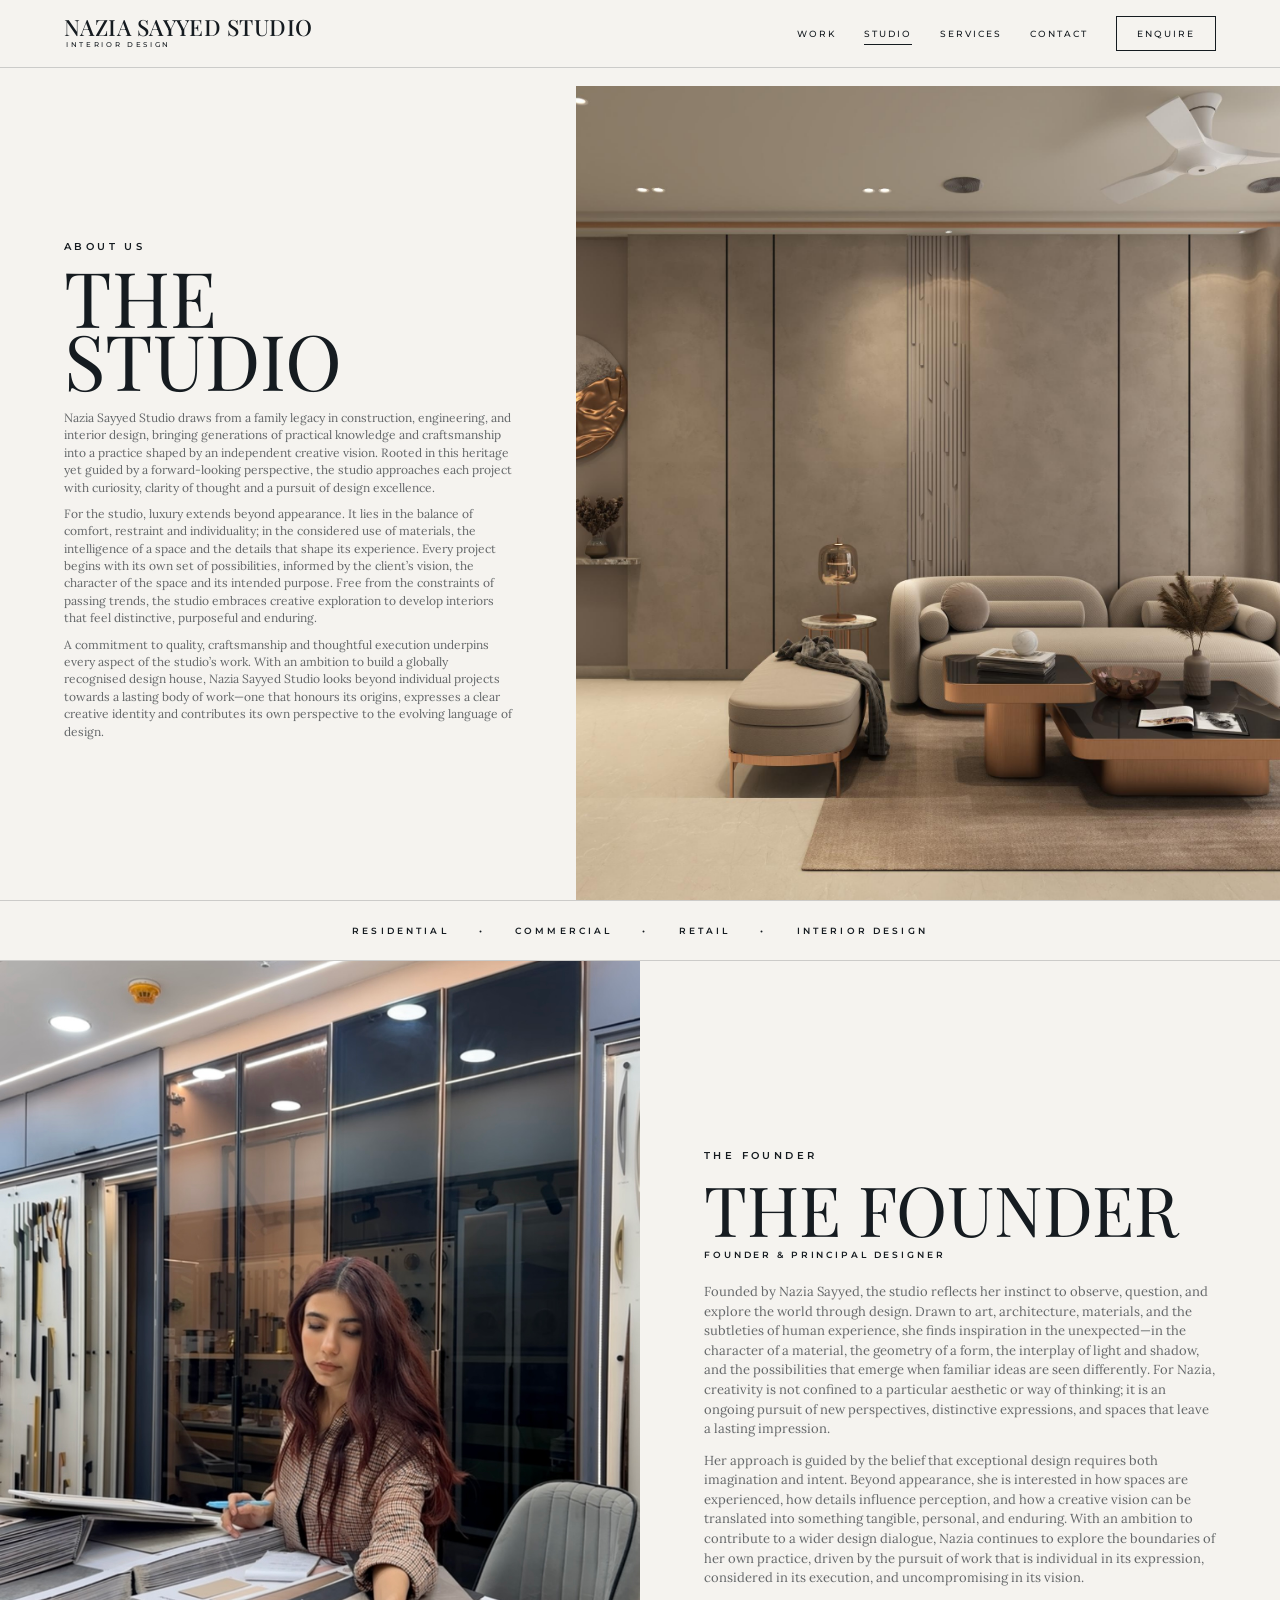
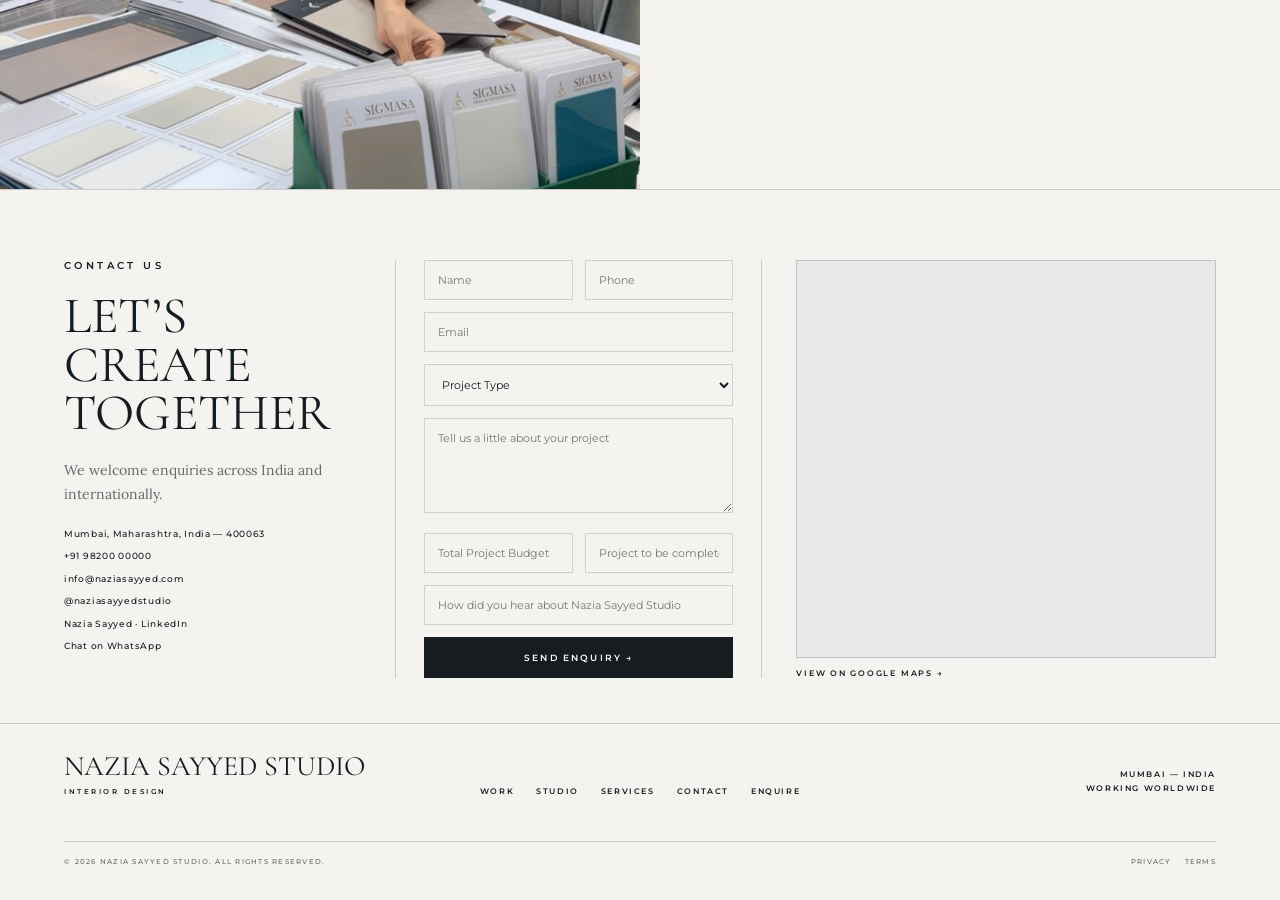
==== commit 4e694f7e: "Revamp Nazia Sayyed Studio website" ====
--- a/about.html
+++ b/about.html
@@ -1,105 +1,19 @@
-<!DOCTYPE html>
-<html lang="en">
-<head>
-    <meta charset="UTF-8">
-    <meta name="viewport" content="width=device-width, initial-scale=1.0">
-    <title>About Us | Nazia Sayyed Studio</title>
-    
-    <link rel="stylesheet" href="https://cdnjs.cloudflare.com/ajax/libs/font-awesome/6.4.0/css/all.min.css">
-    <link rel="stylesheet" href="style.css">
-    
-    <style>
-        /* --- PAGE HEADER --- */
-        .page-header { padding: 130px 5% 10px; text-align: center; }
-        .page-header h1 { 
-            font-family: var(--font-brand); font-size: 3.5rem; color: var(--text-dark); 
-            margin-bottom: 0; font-weight: normal; text-transform: uppercase; letter-spacing: 2px;
-        }
-
-        /* --- ABOUT STUDIO SECTION --- */
-        .about-studio { padding: 10px 5% 80px; display: flex; justify-content: center; }
-        
-        /* INCREASED MAX-WIDTH: This allows the text to spread much wider across the screen */
-        .about-text-container { max-width: 1200px; text-align: center; }
-        
-        .about-text-container p { font-family: var(--font-body); font-size: 1.15rem; margin-bottom: 25px; line-height: 1.8; color: var(--text-dark); }
-        .about-text-container p:first-child { font-size: 1.4rem; margin-bottom: 35px; color: var(--accent); }
-
-        /* --- FOUNDER SECTION --- */
-        .founder-section { 
-            display: flex; align-items: center; gap: 8%; padding: 100px 10% 120px; 
-            background-color: transparent; border-top: 1px solid rgba(0, 0, 0, 0.1); 
-        }
-        .founder-img { width: 40%; position: relative; }
-        .founder-img::before { content: ''; position: absolute; top: -15px; left: -15px; width: 100%; height: 100%; border: 1px solid var(--accent); z-index: 0; }
-        .founder-img img { width: 100%; aspect-ratio: 4/5; object-fit: cover; display: block; position: relative; z-index: 1; }
-        
-        .founder-text { width: 52%; text-align: left; }
-        .founder-text h2 { 
-            font-family: var(--font-brand); font-size: 2.5rem; color: var(--text-dark); 
-            margin-bottom: 30px; font-weight: normal; 
-        }
-        .founder-text p { font-family: var(--font-body); font-size: 1.1rem; margin-bottom: 25px; line-height: 1.8; color: var(--text-dark); }
-
-        /* --- MOBILE RESPONSIVENESS --- */
-        @media (max-width: 900px) {
-            .founder-section { flex-direction: column; padding: 60px 5%; gap: 50px; }
-            .founder-img, .founder-text { width: 100%; }
-            .founder-img::before { top: -10px; left: -10px; }
-            .about-text-container { text-align: left; }
-            .about-text-container p:first-child { text-align: left; }
-        }
-    </style>
-</head>
-<body>
-
-    <!-- NAVIGATION -->
-    <div id="header-placeholder"></div>
-
-    <!-- HEADER -->
-    <header class="page-header reveal">
-        <h1>About Us</h1>
-    </header>
-
-    <!-- STUDIO INTRO -->
-    <section class="about-studio reveal">
-        <div class="about-text-container">
-            <p>Nazia Sayyed Studio is a luxury interior design practice built on a legacy of craftsmanship.</p>
-            <p>For generations, our family has been involved in construction and interior design, shaping spaces with an unwavering commitment to quality, precision, and excellence. This heritage continues to influence every project we undertake.</p>
-            <p>We believe that exceptional interiors are created through a thoughtful balance of design, functionality, and meticulous execution. Every space is approached as a unique expression of its owner, carefully curated to reflect their lifestyle while maintaining a timeless design language.</p>
-            <p>Working across residential, commercial, retail, and hospitality projects, we create interiors that are refined, enduring, and deeply personal—spaces where thoughtful design and impeccable craftsmanship come together to elevate everyday living.</p>
-        </div>
-    </section>
-
-    <!-- FOUNDER SECTION -->
-    <section class="founder-section reveal">
-        <div class="founder-img">
-            <!-- Replace with actual founder image. -->
-            <img src="https://images.unsplash.com/photo-1573496359142-b8d87734a5a2?ixlib=rb-4.0.3&auto=format&fit=crop&w=800&q=80" alt="Nazia Sayyed">
-        </div>
-        <div class="founder-text">
-            <h2>About the Founder</h2>
-            <p>Founded by Nazia Sayyed, the studio is shaped by her enduring interest in art, craftsmanship, and the human experience of space. She believes that interior design is not merely a technical discipline, but an intuitive process of understanding how people live, feel, and connect with their surroundings.</p>
-            <p>Guided by observation and an appreciation for timeless design, her work seeks to create spaces that are quietly expressive, deeply personal, and crafted to endure.</p>
-        </div>
-    </section>
-
-    <!-- FOOTER -->
-    <div id="footer-placeholder"></div>
-    <script src="components.js"></script>
-
-    <!-- JS for Animations -->
-    <script>
-        function revealElements() {
-            var reveals = document.querySelectorAll('.reveal');
-            for (var i = 0; i < reveals.length; i++) {
-                var windowHeight = window.innerHeight;
-                var elementTop = reveals[i].getBoundingClientRect().top;
-                if (elementTop < windowHeight - 100) reveals[i].classList.add('active');
-            }
-        }
-        window.addEventListener('scroll', revealElements);
-        revealElements();
-    </script>
-</body>
-</html>+<!doctype html><html lang="en"><head><meta charset="utf-8"><meta name="viewport" content="width=device-width,initial-scale=1"><title>The Studio | Nazia Sayyed Studio</title><link rel="stylesheet" href="style.css"><link rel="stylesheet" href="https://cdnjs.cloudflare.com/ajax/libs/font-awesome/6.4.0/css/all.min.css"></head>
+<body><div id="header-placeholder"></div>
+<section class="studio-hero">
+  <div class="studio-copy"><div class="eyebrow">ABOUT US</div><h1>THE<br>STUDIO</h1>
+  <p>Nazia Sayyed Studio draws from a family legacy in construction, engineering, and interior design, bringing generations of practical knowledge and craftsmanship into a practice shaped by an independent creative vision. Rooted in this heritage yet guided by a forward-looking perspective, the studio approaches each project with curiosity, clarity of thought and a pursuit of design excellence.</p>
+  <p>For the studio, luxury extends beyond appearance. It lies in the balance of comfort, restraint and individuality; in the considered use of materials, the intelligence of a space and the details that shape its experience. Every project begins with its own set of possibilities, informed by the client’s vision, the character of the space and its intended purpose. Free from the constraints of passing trends, the studio embraces creative exploration to develop interiors that feel distinctive, purposeful and enduring.</p>
+  <p>A commitment to quality, craftsmanship and thoughtful execution underpins every aspect of the studio’s work. With an ambition to build a globally recognised design house, Nazia Sayyed Studio looks beyond individual projects towards a lasting body of work—one that honours its origins, expresses a clear creative identity and contributes its own perspective to the evolving language of design.</p>
+  </div>
+  <div class="studio-hero-image"><img src="Images/RESIDENTIAL/1. OBEROI SKYCITY/1. LIVING ROOM/1.jpg" alt="Nazia Sayyed Studio interior"></div>
+</section>
+<div class="studio-sectors"><span>RESIDENTIAL</span><span>•</span><span>COMMERCIAL</span><span>•</span><span>RETAIL</span><span>•</span><span>INTERIOR DESIGN</span></div>
+<section class="founder-section">
+ <div class="founder-img"><img src="Images/founder.PNG" alt="Nazia Sayyed, Founder and Principal Designer" loading="lazy"></div>
+ <div class="founder-text"><div class="eyebrow">THE FOUNDER</div><h2>THE FOUNDER</h2><div class="founder-role">FOUNDER & PRINCIPAL DESIGNER</div>
+ <p>Founded by Nazia Sayyed, the studio reflects her instinct to observe, question, and explore the world through design. Drawn to art, architecture, materials, and the subtleties of human experience, she finds inspiration in the unexpected—in the character of a material, the geometry of a form, the interplay of light and shadow, and the possibilities that emerge when familiar ideas are seen differently. For Nazia, creativity is not confined to a particular aesthetic or way of thinking; it is an ongoing pursuit of new perspectives, distinctive expressions, and spaces that leave a lasting impression.</p>
+ <p>Her approach is guided by the belief that exceptional design requires both imagination and intent. Beyond appearance, she is interested in how spaces are experienced, how details influence perception, and how a creative vision can be translated into something tangible, personal, and enduring. With an ambition to contribute to a wider design dialogue, Nazia continues to explore the boundaries of her own practice, driven by the pursuit of work that is individual in its expression, considered in its execution, and uncompromising in its vision.</p>
+ </div>
+</section>
+<div id="footer-placeholder"></div><script src="components.js"></script></body></html>
--- a/style.css
+++ b/style.css
@@ -1,824 +1,91 @@
-/* --- 1. CORE VARIABLES & SETUP --- */
-@import url('https://fonts.googleapis.com/css2?family=Lato:wght@300;400;700&display=swap');
+@import url('https://fonts.googleapis.com/css2?family=Cormorant+Garamond:wght@400;500;600&family=Lora:wght@400;500&family=Montserrat:wght@400;500;600&family=Playfair+Display:wght@400;500;600&display=swap');
 
-:root {
-    --bg-color: #F6F6F6;
-    --accent: #A59B90;
-    /* Greige */
-    --text-dark: #000000;
-    /* Black */
-    /* Primary font fallback to Segoe UI/sans-serif if Optima isn't installed locally */
-    --font-brand: 'Optima', 'Segoe UI', sans-serif;
-    --font-body: 'Lato', sans-serif;
+:root{
+  --paper:#f5f3ef; --paper-2:#efede8; --ink:#151b20; --muted:#65686a;
+  --line:rgba(21,27,32,.18); --dark:#171c20; --white:#fff;
+  --display:'Playfair Display',Georgia,serif; --editorial:'Cormorant Garamond',Georgia,serif;
+  --body:'Lora',Georgia,serif; --ui:'Montserrat',Arial,sans-serif;
+  --max:1320px; --pad:clamp(22px,5vw,82px);
+}
+*{box-sizing:border-box;margin:0;padding:0} html{scroll-behavior:smooth} body{background:var(--paper);color:var(--ink);font-family:var(--body);line-height:1.6;overflow-x:hidden} body.no-scroll{overflow:hidden} img,video{max-width:100%;display:block} a{color:inherit;text-decoration:none} button,input,textarea,select{font:inherit} button{cursor:pointer}
+.container{width:min(var(--max),calc(100% - 2*var(--pad)));margin:auto}.section{padding:clamp(70px,8vw,130px) 0}.eyebrow,.rule-title{font:600 10px/1.2 var(--ui);letter-spacing:.34em;text-transform:uppercase}.rule-title{display:flex;align-items:center;gap:18px}.rule-title:after{content:"";height:1px;width:62px;background:var(--line)}
+.display{font-family:var(--display);font-weight:400;line-height:.92;letter-spacing:-.035em}.editorial{font-family:var(--editorial)}.muted{color:var(--muted)}
+
+/* Navigation */
+#navbar{position:fixed;inset:0 0 auto;z-index:1000;display:flex;align-items:flex-start;justify-content:space-between;padding:22px var(--pad);color:#fff;transition:background .35s,padding .35s,color .35s,box-shadow .35s}.navbar-glass{background:linear-gradient(180deg,rgba(0,0,0,.24),transparent)}
+#navbar.scrolled,#navbar.nav-solid{background:rgba(245,243,239,.97);color:var(--ink);padding-top:16px;padding-bottom:16px;box-shadow:0 1px 0 var(--line);backdrop-filter:blur(12px)}
+.logo-container{display:flex;flex-direction:column;gap:2px}.logo-main{font:500 clamp(20px,1.75vw,27px)/1 var(--display);letter-spacing:.02em}.logo-sub{font:500 7px/1.4 var(--ui);letter-spacing:.38em;text-transform:uppercase;margin-left:2px}.nav-right{display:flex;align-items:center;gap:25px}.nav-links{display:flex;align-items:center;gap:clamp(17px,2.2vw,35px)}.nav-links a{font:500 9px/1 var(--ui);letter-spacing:.22em;text-transform:uppercase;position:relative;padding:9px 0}.nav-links a:not(.enquire):after{content:"";position:absolute;left:0;bottom:2px;width:0;height:1px;background:currentColor;transition:width .3s}.nav-links a:hover:after,.nav-links a.active:after{width:100%}.nav-links .enquire{border:1px solid currentColor;padding:12px 20px}.nav-social-icons{display:flex;gap:12px}.nav-social-icons a{font-size:15px!important;letter-spacing:0!important}.mobile-menu-btn{display:none;background:none;border:0;color:inherit;font-size:20px}
+
+/* Hero */
+.hero{height:100svh;min-height:0;position:relative;overflow:hidden;color:#fff;display:flex;align-items:flex-end}.hero-video{position:absolute;inset:0;width:100%;height:100%;object-fit:cover;z-index:0}.hero-overlay{position:absolute;inset:0;background:linear-gradient(90deg,rgba(0,0,0,.47),rgba(0,0,0,.07) 65%,rgba(0,0,0,.18));z-index:1}.hero-content-left{position:relative;z-index:2;width:min(620px,55%);margin:0 var(--pad) clamp(52px,7vh,88px)}.hero-kicker{margin-bottom:20px}.hero-title{font:400 clamp(62px,8vw,125px)/.86 var(--display);letter-spacing:-.045em;max-width:600px}.hero-copy{margin-top:30px;max-width:480px;font:400 clamp(15px,1.35vw,19px)/1.55 var(--body)}.hero-buttons{display:flex;gap:18px;margin-top:34px}.btn-solid,.btn-outline{font:600 9px/1 var(--ui);letter-spacing:.24em;text-transform:uppercase;padding:16px 24px;border:1px solid #fff;transition:.3s}.btn-solid{background:#fff;color:var(--ink)}.btn-outline{background:transparent;color:#fff}.btn-solid:hover{background:transparent;color:#fff}.btn-outline:hover{background:#fff;color:var(--ink)}.arrow-link{font:600 9px/1 var(--ui);letter-spacing:.27em;text-transform:uppercase;display:inline-flex;gap:18px;align-items:center}.arrow-link:after{content:'→';font-size:17px;font-weight:400;letter-spacing:0}.hero-side-note{position:absolute;right:var(--pad);bottom:70px;z-index:2;width:100px;font:600 8px/2.1 var(--ui);letter-spacing:.25em;text-transform:uppercase}
+
+/* Home studio */
+.home-studio{display:grid;grid-template-columns:minmax(0,.92fr) minmax(0,1.08fr);gap:clamp(35px,7vw,100px);align-items:center}.home-studio-copy{max-width:570px}.home-studio-title{font:400 clamp(34px,3.6vw,58px)/1.02 var(--editorial);margin:28px 0 25px}.home-studio-copy p{font-size:clamp(14px,1.25vw,17px);line-height:1.75;margin-bottom:18px}.home-studio-image{overflow:hidden}.home-studio-image img{width:100%;aspect-ratio:1.3;object-fit:cover;transition:transform .9s}.home-studio-image:hover img{transform:scale(1.025)}
+
+/* Section headings */
+.section-heading{display:flex;justify-content:space-between;align-items:flex-end;gap:20px;margin-bottom:28px}.section-heading h2{font:400 clamp(34px,4vw,56px)/.95 var(--editorial)}
+
+/* Projects: retain existing 3-column layout */
+.projects-section{padding-top:20px}.projects-grid{display:grid;grid-template-columns:repeat(3,minmax(0,1fr));gap:18px}.project-card{position:relative;overflow:hidden;aspect-ratio:4/5;background:#ddd;cursor:pointer}.project-card img{width:100%;height:100%;object-fit:cover;transition:transform .8s cubic-bezier(.2,.7,.2,1)}.project-card:after{content:"";position:absolute;inset:45% 0 0;background:linear-gradient(transparent,rgba(0,0,0,.72));opacity:.82}.project-card:hover img{transform:scale(1.045)}.project-overlay{position:absolute;z-index:2;left:24px;right:24px;bottom:21px;color:#fff}.project-overlay h3{font:400 clamp(24px,2.1vw,34px)/1 var(--editorial);margin-bottom:5px}.project-overlay .proj-loc,.project-overlay .proj-tag{font:500 8px/1.5 var(--ui);letter-spacing:.24em;text-transform:uppercase}.project-overlay .proj-tag{margin-top:4px;opacity:.8}.view-all-wrapper{display:flex;justify-content:flex-end;margin-top:25px}.btn-view-all{background:transparent;border:1px solid var(--ink);padding:13px 20px;font:600 9px var(--ui);letter-spacing:.23em;text-transform:uppercase;transition:.3s}.btn-view-all:hover{background:var(--ink);color:#fff}
+
+/* Services */
+.services-strip{display:grid;grid-template-columns:repeat(3,1fr);border-top:1px solid var(--line);border-bottom:1px solid var(--line)}.service-mini{padding:26px 25px;min-height:145px;border-right:1px solid var(--line)}.service-mini:last-child{border-right:0}.service-mini .num{font:600 9px var(--ui);letter-spacing:.2em}.service-mini h3{font:400 clamp(23px,2.1vw,34px)/1 var(--editorial);margin:14px 0 10px}.service-mini p{font-size:13px;line-height:1.55;color:var(--muted)}.services-section{padding-top:35px}
+.service-editorial{display:grid;grid-template-columns:1fr 1fr;height:min(62svh,560px);min-height:430px;border-top:1px solid var(--line);align-items:stretch}.service-editorial:nth-child(even) .service-img{order:2}.service-editorial:nth-child(even) .service-content{order:1}.service-img{min-height:0;height:100%;overflow:hidden}.service-img img{width:100%;height:100%;object-fit:cover;transition:transform .8s}.service-editorial:hover img{transform:scale(1.025)}.service-content{padding:clamp(28px,4vw,65px);display:flex;flex-direction:column;justify-content:center}.service-number{font:600 9px var(--ui);letter-spacing:.25em}.service-content h2{font:400 clamp(42px,5vw,72px)/.9 var(--display);margin:20px 0 22px}.service-content p{font-size:clamp(14px,1.2vw,17px);line-height:1.7;color:var(--muted);max-width:540px}
+
+/* Instagram */
+.instagram-section{padding-top:45px}.instagram-header{display:flex;justify-content:space-between;align-items:end;margin-bottom:20px}.instagram-header h2{font:400 clamp(32px,3.6vw,52px) var(--editorial)}.instagram-header a{font:600 8px var(--ui);letter-spacing:.23em;text-transform:uppercase}.instagram-grid{display:grid;grid-template-columns:repeat(6,1fr);gap:5px}.instagram-grid a{aspect-ratio:1;overflow:hidden}.instagram-grid img{width:100%;height:100%;object-fit:cover;transition:transform .6s}.instagram-grid a:hover img{transform:scale(1.05)}
+
+/* Testimonials */
+.testimonials-section{border-top:1px solid var(--line);border-bottom:1px solid var(--line);text-align:center;padding:70px var(--pad)}.testimonial-slider-container{max-width:850px;margin:auto;overflow:hidden}.testimonial-slider{display:flex;transition:transform .7s cubic-bezier(.2,.7,.2,1)}.testimonial-slide{min-width:100%;padding:0 20px}.testimonial-slide .quote{font:400 clamp(24px,3vw,40px)/1.15 var(--editorial)}.testimonial-slide .author{margin-top:20px;font:600 8px var(--ui);letter-spacing:.3em;text-transform:uppercase;color:var(--muted)}.slider-dots{margin-top:28px;display:flex;justify-content:center;gap:8px}.slider-dots .dot{width:24px;height:1px;background:var(--line);cursor:pointer}.slider-dots .dot.active{background:var(--ink)}
+
+/* Contact */
+.contact-section{scroll-margin-top:90px;padding:70px var(--pad) 45px;border-top:1px solid var(--line)}.contact-layout{max-width:var(--max);margin:auto;display:grid;grid-template-columns:.85fr 1.05fr 1.2fr;gap:34px}.contact-left h2{font:400 clamp(35px,4vw,55px)/.95 var(--editorial);margin:20px 0}.contact-left p{font-size:14px;line-height:1.75;color:var(--muted);margin-bottom:15px}.contact-details{display:grid;gap:9px;margin-top:20px}.contact-details a,.contact-details span{font:500 9px/1.5 var(--ui);letter-spacing:.08em}.contact-form{border-left:1px solid var(--line);border-right:1px solid var(--line);padding:0 28px}.form-row{display:grid;grid-template-columns:1fr 1fr;gap:12px}.form-group{margin-bottom:12px}.contact-input{width:100%;border:1px solid rgba(21,27,32,.16);background:transparent;padding:12px 13px;outline:none;color:var(--ink);font:400 11px var(--ui);transition:border-color .2s}.contact-input:focus{border-color:var(--ink)}textarea.contact-input{min-height:95px;resize:vertical}.contact-input::placeholder{color:#777}.btn-submit-contact{width:100%;border:0;background:var(--dark);color:#fff;padding:15px 18px;font:600 9px var(--ui);letter-spacing:.24em;text-transform:uppercase;transition:.3s}.btn-submit-contact:hover{background:#343b40}.contact-map-wrap{min-height:100%;display:flex;flex-direction:column}.contact-map{min-height:285px;flex:1;border:1px solid var(--line);overflow:hidden;background:#e8e9ea}.contact-map iframe{width:100%;height:100%;min-height:285px;border:0;filter:grayscale(100%) contrast(.95)}.map-link{margin-top:10px;font:600 8px var(--ui);letter-spacing:.22em;text-transform:uppercase}
+
+/* Footer */
+.minimal-footer{border-top:1px solid var(--line);padding:28px var(--pad) 34px;display:grid;grid-template-columns:1.3fr auto 1.3fr;gap:25px;align-items:end}.footer-brand{font:400 28px/1 var(--editorial)}.footer-brand small{display:block;font:600 7px var(--ui);letter-spacing:.36em;margin-top:7px}.footer-nav{display:flex;gap:22px;align-items:center}.footer-nav a{font:600 8px var(--ui);letter-spacing:.2em;text-transform:uppercase}.footer-right{text-align:right;font:600 8px/1.7 var(--ui);letter-spacing:.2em;text-transform:uppercase}.footer-bottom{grid-column:1/-1;display:flex;justify-content:space-between;margin-top:20px;padding-top:15px;border-top:1px solid var(--line);font:500 7px var(--ui);letter-spacing:.18em;text-transform:uppercase;color:var(--muted)}
+
+/* Generic pages */
+.page-hero{min-height:300px;padding:90px 0 35px;display:flex;align-items:flex-end;border-bottom:1px solid var(--line)}.page-hero-inner{display:grid;grid-template-columns:1.2fr .8fr;align-items:end;gap:60px}.page-hero h1{font:400 clamp(70px,9vw,130px)/.8 var(--display);letter-spacing:-.05em}.page-hero p{max-width:440px;font-size:15px;line-height:1.7;color:var(--muted)}
+/* Studio */
+.studio-hero{display:grid;grid-template-columns:.9fr 1.1fr;height:calc(100svh - 0px);min-height:620px;max-height:900px}.studio-copy{padding:100px var(--pad) 45px;display:flex;flex-direction:column;justify-content:center;overflow:hidden}.studio-copy h1{font:400 clamp(62px,7.2vw,112px)/.78 var(--display);margin:18px 0 22px}.studio-copy p{max-width:560px;font-size:clamp(12px,1.02vw,15px);line-height:1.5;color:var(--muted);margin-bottom:11px}.studio-hero-image{min-height:0;height:100%;overflow:hidden}.studio-hero-image img{width:100%;height:100%;object-fit:cover}.studio-sectors{border-top:1px solid var(--line);border-bottom:1px solid var(--line);padding:24px var(--pad);display:flex;justify-content:center;gap:30px;flex-wrap:wrap;font:600 9px var(--ui);letter-spacing:.35em;text-transform:uppercase}.founder-section{display:grid;grid-template-columns:1fr 1fr;height:calc(100svh - 72px);min-height:620px;max-height:900px}.founder-img{min-height:0;height:100%;overflow:hidden}.founder-img img{width:100%;height:100%;object-fit:cover}.founder-text{padding:clamp(35px,5vw,75px);display:flex;flex-direction:column;justify-content:center;overflow:hidden}.founder-text h2{font:400 clamp(50px,5.4vw,78px)/.88 var(--display);margin:16px 0 10px}.founder-role{font:600 9px var(--ui);letter-spacing:.32em;text-transform:uppercase;margin-bottom:22px}.founder-text p{font-size:clamp(12px,1.02vw,15px);line-height:1.5;color:var(--muted);margin-bottom:12px;max-width:590px}.founder-quote{font:italic 26px/1.2 var(--editorial);margin-top:20px;padding-top:25px;border-top:1px solid var(--line)}
+/* Studio viewport refinement — keeps the approved split layout airy and fully visible */
+@media(min-width:801px){
+  .studio-hero{
+    height:calc(100svh - 86px);
+    min-height:0;
+    max-height:none;
+    margin-top:86px;
+  }
+  .studio-copy{
+    padding:34px var(--pad) 30px;
+    justify-content:center;
+    overflow:hidden;
+  }
+  .studio-copy h1{
+    font-size:clamp(58px,6vw,92px);
+    line-height:.82;
+    margin:12px 0 18px;
+  }
+  .studio-copy p{
+    max-width:590px;
+    font-size:clamp(12px,.93vw,14px);
+    line-height:1.45;
+    margin-bottom:9px;
+  }
+  .studio-hero-image{
+    height:100%;
+  }
 }
 
-* {
-    margin: 0;
-    padding: 0;
-    box-sizing: border-box;
+/* Portfolio */
+.portfolio-content{padding:30px 0 80px}.category-block{margin-bottom:80px}.category-heading{display:flex;align-items:center;gap:18px;margin-bottom:22px}.category-heading h2{font:400 clamp(32px,3.6vw,50px) var(--editorial)}.category-count{margin-left:auto;font:600 8px var(--ui);letter-spacing:.25em}.portfolio-grid{display:grid;grid-template-columns:repeat(4,1fr);gap:28px 16px}.portfolio-card{cursor:pointer}.portfolio-card-media{position:relative;aspect-ratio:4/5;overflow:hidden;background:#ddd}.portfolio-card-media img{width:100%;height:100%;object-fit:cover;transition:transform .8s}.portfolio-card:hover img{transform:scale(1.035)}.portfolio-card-meta{display:grid;grid-template-columns:26px 1fr 20px;gap:8px;padding-top:10px;align-items:start}.portfolio-index,.portfolio-location,.portfolio-tag{font:600 7px/1.6 var(--ui);letter-spacing:.2em;text-transform:uppercase}.portfolio-title{font:400 20px/1 var(--editorial)}.portfolio-arrow{font-size:18px;line-height:1}.portfolio-location{grid-column:2;color:var(--muted)}
+/* Viewer */
+#dynamic-viewer{position:fixed;inset:0;background:var(--paper);z-index:1200;overflow:auto;opacity:0;visibility:hidden;transition:opacity .35s,visibility .35s}#dynamic-viewer.active{opacity:1;visibility:visible}.viewer-shell{width:min(1400px,calc(100% - 2*var(--pad)));margin:auto;padding:110px 0 80px}.btn-back{border:0;background:none;font:600 8px var(--ui);letter-spacing:.25em;text-transform:uppercase;padding:10px 0;margin-bottom:30px}.viewer-head{display:grid;grid-template-columns:1fr .8fr;gap:50px;align-items:end;border-bottom:1px solid var(--line);padding-bottom:28px;margin-bottom:38px}.viewer-head h2{font:400 clamp(52px,7vw,100px)/.82 var(--display);letter-spacing:-.04em}.viewer-subtitle{text-align:right;font-size:14px;line-height:1.7;color:var(--muted)}.viewer-subtitle .location{font:600 8px var(--ui);letter-spacing:.25em;text-transform:uppercase;color:var(--ink)}.viewer-subtitle .tagline{display:block;margin-top:6px;font:italic 20px var(--editorial)}.viewer-section{margin-bottom:70px}.viewer-section-title{display:flex;align-items:center;gap:14px;margin-bottom:18px;font:600 8px var(--ui);letter-spacing:.3em;text-transform:uppercase}.viewer-section-title:after{content:"";height:1px;flex:1;background:var(--line)}.viewer-grid{display:grid;grid-template-columns:repeat(2,minmax(0,1fr));gap:14px;align-items:start}.viewer-item{position:relative;overflow:hidden;background:transparent;align-self:start}.viewer-item img,.viewer-item video{width:100%;height:auto;display:block;aspect-ratio:auto;object-fit:contain;transition:transform .6s}.viewer-item:hover img{transform:scale(1.015)}.room-label{display:block;padding:9px 2px 0;font:600 7px var(--ui);letter-spacing:.2em;text-transform:uppercase;color:var(--muted)}
+/* Animations */
+.reveal{opacity:0;transform:translateY(24px);transition:opacity .75s ease,transform .75s ease}.reveal.active{opacity:1;transform:none}
+
+@media(max-width:1050px){.nav-links{gap:16px}.nav-right{gap:15px}.hero-content-left{width:65%}.portfolio-grid{grid-template-columns:repeat(3,1fr)}.contact-layout{grid-template-columns:1fr 1fr}.contact-map-wrap{grid-column:1/-1;min-height:280px}.minimal-footer{grid-template-columns:1fr 1fr}.footer-right{text-align:right}.footer-nav{justify-content:flex-end}.footer-bottom{grid-column:1/-1}}
+@media(max-width:800px){
+  :root{--pad:22px}.mobile-menu-btn{display:block}.nav-links{display:none;position:absolute;top:100%;right:22px;left:22px;padding:18px;background:rgba(245,243,239,.98);color:var(--ink);border:1px solid var(--line);box-shadow:0 15px 40px rgba(0,0,0,.08);flex-direction:column;align-items:stretch}.nav-links.active{display:flex}.nav-links .enquire{text-align:center}.nav-social-icons{display:none}.hero{min-height:0;height:100svh}.hero-content-left{width:100%;margin-bottom:60px}.hero-title{font-size:clamp(56px,16vw,95px)}.hero-side-note{display:none}.home-studio,.studio-hero,.founder-section{grid-template-columns:1fr}.home-studio-image{order:-1}.home-studio-copy{max-width:none}.projects-grid{grid-template-columns:repeat(2,1fr)}.services-strip{grid-template-columns:1fr}.service-mini{border-right:0;border-bottom:1px solid var(--line);min-height:auto}.service-mini:last-child{border-bottom:0}.instagram-grid{grid-template-columns:repeat(3,1fr)}.contact-layout{grid-template-columns:1fr}.contact-form{border:0;padding:0}.contact-map-wrap{grid-column:auto}.minimal-footer{grid-template-columns:1fr;text-align:center}.footer-nav{justify-content:center;flex-wrap:wrap}.footer-right{text-align:center}.footer-bottom{flex-direction:column;gap:8px;text-align:center}.page-hero{min-height:280px;padding-top:90px}.page-hero-inner{grid-template-columns:1fr;gap:25px}.studio-hero{height:auto;min-height:0;max-height:none}.studio-copy{padding:110px var(--pad) 55px;overflow:visible}.studio-copy h1{font-size:clamp(68px,18vw,100px)}.studio-copy p{font-size:14px;line-height:1.6}.studio-hero-image{height:auto;min-height:500px}.founder-section{height:auto;min-height:0;max-height:none}.founder-img{height:auto;min-height:500px}.founder-text{padding:55px var(--pad);overflow:visible}.founder-text p{font-size:14px;line-height:1.6}.portfolio-grid{grid-template-columns:repeat(2,1fr)}.viewer-head{grid-template-columns:1fr;gap:20px}.viewer-subtitle{text-align:left}.viewer-grid{grid-template-columns:1fr}.viewer-shell{padding-top:95px}
 }
-
-body {
-    background-color: var(--bg-color);
-    color: var(--text-dark);
-    font-family: var(--font-body);
-    line-height: 1.6;
-    overflow-x: hidden;
-}
-
-a {
-    text-decoration: none;
-    color: inherit;
-}
-
-/* --- SCROLL ANIMATION CLASSES --- */
-.reveal {
-    opacity: 0;
-    transform: translateY(40px);
-    transition: all 0.8s ease-out;
-}
-
-.reveal.active {
-    opacity: 1;
-    transform: translateY(0);
-}
-
-/* --- GLOBAL SECTION TITLES --- */
-.section-title {
-    font-family: var(--font-brand);
-    font-size: 2.8rem;
-    color: var(--text-dark);
-    text-align: center;
-    margin-bottom: 20px;
-    font-weight: normal;
-}
-
-/* --- 2. NAVIGATION (HEADER) --- */
-nav {
-    position: fixed;
-    top: 0;
-    width: 100%;
-    padding: 18px 5%;
-    display: flex;
-    justify-content: space-between;
-    align-items: center;
-    z-index: 1000;
-    background-color: transparent;
-    transition: all 0.5s ease;
-}
-
-/* Two-Line Logo Styling */
-.logo-container {
-    display: flex;
-    flex-direction: column;
-    gap: 4px;
-    text-decoration: none;
-}
-
-.logo-main {
-    font-family: var(--font-brand);
-    font-size: 1.8rem;
-    letter-spacing: 3px;
-    font-weight: normal;
-    color: #ffffff;
-    text-transform: uppercase;
-    transition: color 0.4s ease;
-}
-
-.logo-sub {
-    font-family: var(--font-body);
-    font-size: 0.65rem;
-    letter-spacing: 5px;
-    font-weight: 400;
-    color: #ffffff;
-    text-transform: uppercase;
-    transition: color 0.4s ease;
-}
-
-/* Nav Links Styling */
-.nav-links {
-    display: flex;
-    gap: 30px;
-    align-items: center;
-}
-
-.nav-links a {
-    font-family: var(--font-body);
-    font-size: 0.75rem;
-    letter-spacing: 2px;
-    text-transform: uppercase;
-    color: #ffffff;
-    font-weight: 400;
-    transition: opacity 0.3s ease, color 0.4s ease;
-}
-
-.nav-links a:hover {
-    opacity: 0.6;
-}
-
-/* Scrolled State (Turns background white, text black) */
-nav.scrolled {
-    background-color: rgba(246, 246, 246, 0.98);
-    padding: 10px 5%;
-    box-shadow: 0 4px 20px rgba(0, 0, 0, 0.04);
-}
-
-nav.scrolled .logo-main,
-nav.scrolled .logo-sub,
-nav.scrolled .nav-links a,
-nav.scrolled .mobile-menu-btn {
-    color: var(--text-dark);
-}
-
-/* --- 3. HERO BUTTONS (MATCHING IMAGE) --- */
-.hero-content-left {
-    position: absolute;
-    bottom: 20%;
-    /* Adjust this to move buttons higher or lower */
-    left: 5%;
-    z-index: 10;
-}
-
-.hero-buttons {
-    display: flex;
-    gap: 20px;
-}
-
-/* Solid White Button */
-.btn-solid {
-    background: #ffffff;
-    color: #000000;
-    font-family: var(--font-body);
-    font-size: 0.75rem;
-    letter-spacing: 2px;
-    text-transform: uppercase;
-    padding: 18px 35px;
-    border: none;
-    cursor: pointer;
-    transition: background 0.3s ease;
-}
-
-.btn-solid:hover {
-    background: #e0e0e0;
-}
-
-/* Transparent Border Button */
-.btn-outline {
-    background: transparent;
-    color: #ffffff;
-    font-family: var(--font-body);
-    font-size: 0.75rem;
-    letter-spacing: 2px;
-    text-transform: uppercase;
-    padding: 18px 45px;
-    border: 1px solid rgba(255, 255, 255, 0.7);
-    cursor: pointer;
-    transition: all 0.3s ease;
-}
-
-.btn-outline:hover {
-    background: #ffffff;
-    color: #000000;
-}
-
-/* Mobile Adjustments for the new layout */
-@media (max-width: 900px) {
-    .logo-main {
-        font-size: 1.4rem;
-        letter-spacing: 2px;
-    }
-
-    .logo-sub {
-        font-size: 0.5rem;
-        letter-spacing: 3px;
-    }
-
-    .hero-content-left {
-        bottom: 10%;
-        width: 90%;
-    }
-
-    .hero-buttons {
-        flex-direction: column;
-        width: 100%;
-        gap: 15px;
-    }
-
-    .btn-solid,
-    .btn-outline {
-        width: 100%;
-        text-align: center;
-    }
-}
-
-/* --- 3. HERO VIDEO SECTION --- */
-.hero {
-    position: relative;
-    height: 100vh;
-    width: 100%;
-    overflow: hidden;
-    display: flex;
-    align-items: flex-end;
-    justify-content: flex-end;
-}
-
-.hero-video {
-    position: absolute;
-    top: 50%;
-    left: 50%;
-    min-width: 100%;
-    min-height: 100%;
-    transform: translate(-50%, -50%);
-    z-index: -2;
-    object-fit: cover;
-}
-
-.hero-overlay {
-    position: absolute;
-    top: 0;
-    left: 0;
-    width: 100%;
-    height: 100%;
-    background: rgba(0, 0, 0, 0.25);
-    z-index: -1;
-}
-
-.hero-bottom-right {
-    position: relative;
-    z-index: 10;
-    margin: 0 5% 50px 0;
-    display: flex;
-    gap: 15px;
-    /* Removed the background, border, and backdrop-filter */
-}
-
-.btn-transparent {
-    font-family: var(--font-brand);
-    color: #fff;
-    font-size: 1.1rem;
-    letter-spacing: 1px;
-    padding: 10px 25px;
-    border: 1px solid #fff;
-    transition: all 0.3s ease;
-    background: transparent;
-    cursor: pointer;
-}
-
-.btn-transparent:hover {
-    background: #fff;
-    color: var(--text-dark);
-}
-
-/* --- 4. WHO WE ARE (MINIMUM SPACE) --- */
-.who-we-are {
-    display: flex;
-    align-items: center;
-    padding: 40px 5%;
-    gap: 5%;
-    background: var(--bg-color);
-}
-
-.who-image {
-    width: 45%;
-}
-
-.who-image img {
-    width: 100%;
-    height: auto;
-    object-fit: cover;
-    aspect-ratio: 4/5;
-}
-
-.who-text {
-    width: 50%;
-}
-
-.who-text h2 {
-    font-family: var(--font-brand);
-    font-size: 3rem;
-    color: var(--text-dark);
-    margin-bottom: 20px;
-    font-weight: normal;
-}
-
-.who-text p {
-    font-size: 1.15rem;
-    margin-bottom: 20px;
-    line-height: 1.8;
-    color: var(--text-dark);
-}
-
-/* --- 5. PROJECTS --- */
-.projects-section {
-    padding: 60px 5%;
-}
-
-.projects-grid {
-    display: grid;
-    grid-template-columns: repeat(3, 1fr);
-    gap: 30px;
-    margin-top: 30px;
-}
-
-.project-card {
-    position: relative;
-    overflow: hidden;
-    cursor: pointer;
-    background: #eaeaea;
-    aspect-ratio: 4/5;
-}
-
-.project-card img {
-    width: 100%;
-    height: 100%;
-    object-fit: cover;
-    display: block;
-    transition: transform 0.8s ease;
-}
-
-.project-card:hover img {
-    transform: scale(1.04);
-}
-
-.project-overlay {
-    position: absolute;
-    top: 0;
-    left: 0;
-    right: 0;
-    bottom: 0;
-    background: rgba(0, 0, 0, 0.65);
-    display: flex;
-    flex-direction: column;
-    justify-content: center;
-    align-items: center;
-    text-align: center;
-    padding: 20px;
-    opacity: 0;
-    transition: opacity 0.5s ease;
-    color: #fff;
-}
-
-.project-card:hover .project-overlay {
-    opacity: 1;
-}
-
-.project-overlay h3 {
-    font-family: var(--font-brand);
-    font-size: 1.8rem;
-    margin-bottom: 8px;
-    transform: translateY(15px);
-    transition: transform 0.5s ease;
-    font-weight: normal;
-}
-
-.project-overlay .proj-loc {
-    font-family: var(--font-body);
-    font-size: 0.9rem;
-    text-transform: uppercase;
-    letter-spacing: 2px;
-    margin-bottom: 4px;
-    transform: translateY(15px);
-    transition: transform 0.5s ease;
-}
-
-.project-overlay .proj-tag {
-    font-family: var(--font-body);
-    font-style: italic;
-    font-size: 1rem;
-    color: #e0e0e0;
-    transform: translateY(15px);
-    transition: transform 0.5s ease;
-}
-
-.project-card:hover .project-overlay h3,
-.project-card:hover .project-overlay .proj-loc,
-.project-card:hover .project-overlay .proj-tag {
-    transform: translateY(0);
-}
-
-/* --- EXPLORE ALL PROJECTS BUTTON --- */
-.view-all-wrapper {
-    display: flex;
-    justify-content: flex-end;
-    /* Pushes the button to the right */
-    margin-top: 40px;
-}
-
-.btn-view-all {
-    font-family: var(--font-body);
-    font-size: 0.75rem;
-    /* Relatively small */
-    letter-spacing: 2px;
-    text-transform: uppercase;
-    color: var(--text-dark);
-    background: transparent;
-    border: 1px solid var(--text-dark);
-    padding: 12px 25px;
-    cursor: pointer;
-    transition: all 0.3s ease;
-}
-
-.btn-view-all:hover {
-    background: var(--text-dark);
-    color: #ffffff;
-}
-
-/* --- 6. SERVICES (NO EMPTY SPACE, NO NUMBERS) --- */
-.services-section {
-    padding: 40px 5%;
-    background-color: var(--bg-color);
-}
-
-.services-grid {
-    display: grid;
-    grid-template-columns: repeat(3, 1fr);
-    gap: 20px;
-    margin-top: 30px;
-}
-
-.service-item {
-    text-align: center;
-    cursor: pointer;
-}
-
-.service-item img {
-    width: 100%;
-    aspect-ratio: 4/5;
-    object-fit: cover;
-    margin-bottom: 15px;
-    transition: transform 0.6s ease;
-}
-
-.service-item:hover img {
-    transform: scale(1.02);
-}
-
-.service-item h3 {
-    font-family: var(--font-brand);
-    font-size: 1.4rem;
-    font-weight: normal;
-    color: var(--text-dark);
-}
-
-/* --- 7. TESTIMONIALS SLIDER --- */
-.testimonials-section {
-    padding: 80px 5%;
-    background-color: #eaeaea;
-    overflow: hidden;
-}
-
-.testimonials-section h2 {
-    margin-bottom: 50px;
-}
-
-.testimonial-slider-container {
-    position: relative;
-    max-width: 900px;
-    margin: 0 auto;
-    overflow: hidden;
-    /* Hides the slides that are off-screen */
-    text-align: center;
-}
-
-.testimonial-slider {
-    display: flex;
-    transition: transform 0.8s cubic-bezier(0.25, 1, 0.5, 1);
-    /* Smooth sliding animation */
-}
-
-.testimonial-slide {
-    min-width: 100%;
-    box-sizing: border-box;
-    padding: 0 20px;
-}
-
-.testimonial-slide .quote {
-    font-family: var(--font-brand);
-    font-size: 2rem;
-    line-height: 1.4;
-    color: var(--accent);
-    margin-bottom: 25px;
-    font-weight: normal;
-}
-
-.testimonial-slide .author {
-    font-family: var(--font-body);
-    font-size: 1rem;
-    color: var(--text-dark);
-    letter-spacing: 2px;
-    text-transform: uppercase;
-}
-
-.slider-dots {
-    display: flex;
-    justify-content: center;
-    gap: 12px;
-    margin-top: 40px;
-}
-
-.slider-dots .dot {
-    width: 8px;
-    height: 8px;
-    background-color: #ccc;
-    border-radius: 50%;
-    cursor: pointer;
-    transition: all 0.3s ease;
-}
-
-.slider-dots .dot.active {
-    background-color: var(--accent);
-    transform: scale(1.3);
-}
-
-/* Mobile Adjustments */
-@media (max-width: 900px) {
-    .testimonial-slide .quote {
-        font-size: 1.5rem;
-    }
-}
-
-/* --- 8. CONTACT US SECTION (REFERENCE MATCH) --- */
-.contact-section {
-    padding: 80px 5%;
-    background: var(--bg-color);
-}
-
-.contact-layout {
-    display: flex;
-    gap: 80px;
-}
-
-.contact-left {
-    width: 45%;
-}
-
-.contact-left h2 {
-    font-family: var(--font-brand);
-    font-size: 3rem;
-    text-transform: uppercase;
-    font-weight: 300;
-    letter-spacing: 2px;
-    margin-bottom: 30px;
-    color: var(--text-dark);
-}
-
-.contact-left p {
-    font-size: 1.1rem;
-    margin-bottom: 15px;
-    color: var(--text-dark);
-}
-
-.contact-map {
-    margin-top: 30px;
-    width: 100%;
-    height: 350px;
-    border: 1px solid rgba(0, 0, 0, 0.1);
-}
-
-.contact-map iframe {
-    width: 100%;
-    height: 100%;
-    border: 0;
-    filter: grayscale(100%) contrast(1.1);
-}
-
-.contact-right {
-    width: 55%;
-    padding-top: 15px;
-}
-
-.form-row {
-    display: flex;
-    gap: 40px;
-    margin-bottom: 35px;
-}
-
-.form-group {
-    width: 100%;
-    margin-bottom: 35px;
-}
-
-.contact-input {
-    width: 100%;
-    border: none;
-    border-bottom: 1px solid #333;
-    background: transparent;
-    padding: 10px 0;
-    font-family: var(--font-body);
-    font-size: 1rem;
-    color: var(--text-dark);
-    outline: none;
-}
-
-.contact-input::placeholder {
-    color: #666;
-}
-
-.btn-submit-contact {
-    background: #39281E;
-    color: #fff;
-    padding: 18px 0;
-    width: 100%;
-    border: none;
-    font-family: var(--font-brand);
-    font-size: 1.2rem;
-    cursor: pointer;
-    margin-top: 20px;
-    transition: background 0.3s ease;
-}
-
-.btn-submit-contact:hover {
-    background: #1a1a1a;
-}
-
-/* --- 9. MINIMAL FOOTER --- */
-.minimal-footer {
-    display: flex;
-    justify-content: space-between;
-    align-items: center;
-    padding: 30px 5%;
-    background: var(--bg-color);
-    border-top: 1px solid rgba(0, 0, 0, 0.1);
-}
-
-.footer-socials {
-    display: flex;
-    gap: 20px;
-}
-
-.footer-socials a {
-    font-size: 1.4rem;
-    color: var(--text-dark);
-    transition: color 0.3s;
-}
-
-.footer-socials a:hover {
-    color: var(--accent);
-}
-
-.footer-copyright {
-    font-family: var(--font-body);
-    font-size: 1rem;
-    color: var(--text-dark);
-}
-
-/* --- MOBILE RESPONSIVENESS --- */
-.mobile-menu-btn {
-    display: none;
-    /* Hidden on desktop */
-    background: none;
-    border: none;
-    font-size: 1.6rem;
-    color: #ffffff;
-    /* Starts pure white to match the transparent header */
-    cursor: pointer;
-    padding: 5px;
-    transition: color 0.4s ease;
-}
-
-@media (max-width: 900px) {
-    .mobile-menu-btn {
-        display: block;
-    }
-    nav .nav-links a {
-        color: var(--text-dark) !important;
-        opacity: 1; /* Ensures they are fully visible */
-    }
-    
-    /* Keep hover effect subtle in mobile */
-    nav .nav-links a:hover {
-        opacity: 0.7;
-    }
-
-    .nav-links {
-        display: none;
-        position: fixed;
-        top: 70px;
-        left: 0;
-        width: 100%;
-        background-color: var(--bg-color);
-        flex-direction: column;
-        align-items: center;
-        padding: 30px 0;
-        gap: 20px;
-        box-shadow: 0 10px 25px rgba(0, 0, 0, 0.1);
-        z-index: 999;
-    }
-
-    .nav-links.active {
-        display: flex;
-    }
-
-    /* Shift the mobile video focus to the left edge */
-    .hero-video {
-        top: 0;
-        left: 0;
-        width: 100%;
-        height: 100%;
-        transform: none; /* Removes the center-alignment hack */
-        object-position: 90% center; /* Anchors the video to the left side */
-    }
-
-    .who-we-are {
-        flex-direction: column;
-    }
-
-    .who-image,
-    .who-text {
-        width: 100%;
-    }
-
-    .projects-grid,
-    .services-grid {
-        grid-template-columns: 1fr;
-    }
-
-    .hero-bottom-right {
-        right: auto;
-        left: 5%;
-        bottom: 20px;
-        width: 90%;
-        justify-content: space-between;
-    }
-
-    .contact-layout {
-        flex-direction: column;
-        gap: 40px;
-    }
-
-    .contact-left,
-    .contact-right {
-        width: 100%;
-    }
-
-    .form-row {
-        flex-direction: column;
-        gap: 35px;
-    }
-
-    .project-overlay {
-        opacity: 1 !important;
-        background: linear-gradient(to top, rgba(0, 0, 0, 0.9), transparent) !important;
-        justify-content: flex-end;
-        padding: 20px;
-    }
-
-    .project-overlay h3 {
-        transform: translateY(0) !important;
-        font-size: 1.4rem;
-    }
-
-    /* Make Project Cards Landscape for Mobile */
-    .project-card {
-        aspect-ratio: 16 / 10;
-    }
-
-    /* Touch Device Card Overlay (No Hover Required) */
-    .project-overlay {
-        opacity: 1 !important;
-        background: linear-gradient(to top, rgba(0, 0, 0, 0.85) 0%, rgba(0, 0, 0, 0.3) 50%, transparent 100%) !important;
-        justify-content: flex-end;
-        padding: 20px;
-    }
-
-    /* Lock the text positions so they don't pop in */
-    .project-overlay h3,
-    .project-overlay .proj-loc,
-    .project-overlay .proj-tag {
-        transform: translateY(0) !important;
-    }
-
-    /* Adjust sizes for mobile landscape cards */
-    .project-overlay h3 {
-        font-size: 1.5rem;
-        margin-bottom: 2px;
-    }
-
-    .project-overlay .proj-loc {
-        font-size: 0.75rem;
-        letter-spacing: 1px;
-        margin-bottom: 2px;
-    }
-
-    .project-overlay .proj-tag {
-        font-size: 0.9rem;
-    }
-
-    /* Force the Explore button to stay right-aligned and compact */
-    .view-all-wrapper {
-        justify-content: flex-end !important;
-        /* Locks it to the right */
-        margin-top: 25px;
-    }
-
-    .btn-view-all {
-        width: auto !important;
-        /* Prevents it from stretching to 100% */
-        font-size: 0.65rem;
-        /* Slightly smaller text for mobile */
-        padding: 10px 18px;
-        /* Tighter padding to keep the box small */
-        white-space: nowrap;
-        /* Prevents the text from wrapping onto two lines */
-    }
-}+@media(max-width:520px){.hero-buttons{flex-direction:column;max-width:240px}.projects-grid,.portfolio-grid{grid-template-columns:1fr}.project-card{aspect-ratio:4/5}.section-heading{align-items:flex-start;flex-direction:column}.service-editorial{grid-template-columns:1fr;height:auto;min-height:0}.service-editorial:nth-child(even) .service-img{order:0}.service-editorial:nth-child(even) .service-content{order:0}.service-img{min-height:330px}.service-content{padding:45px 0}.form-row{grid-template-columns:1fr}.instagram-grid{grid-template-columns:repeat(2,1fr)}.studio-copy h1{font-size:68px}.founder-text h2{font-size:62px}.viewer-head h2{font-size:60px}.contact-section{padding-left:var(--pad);padding-right:var(--pad)}}
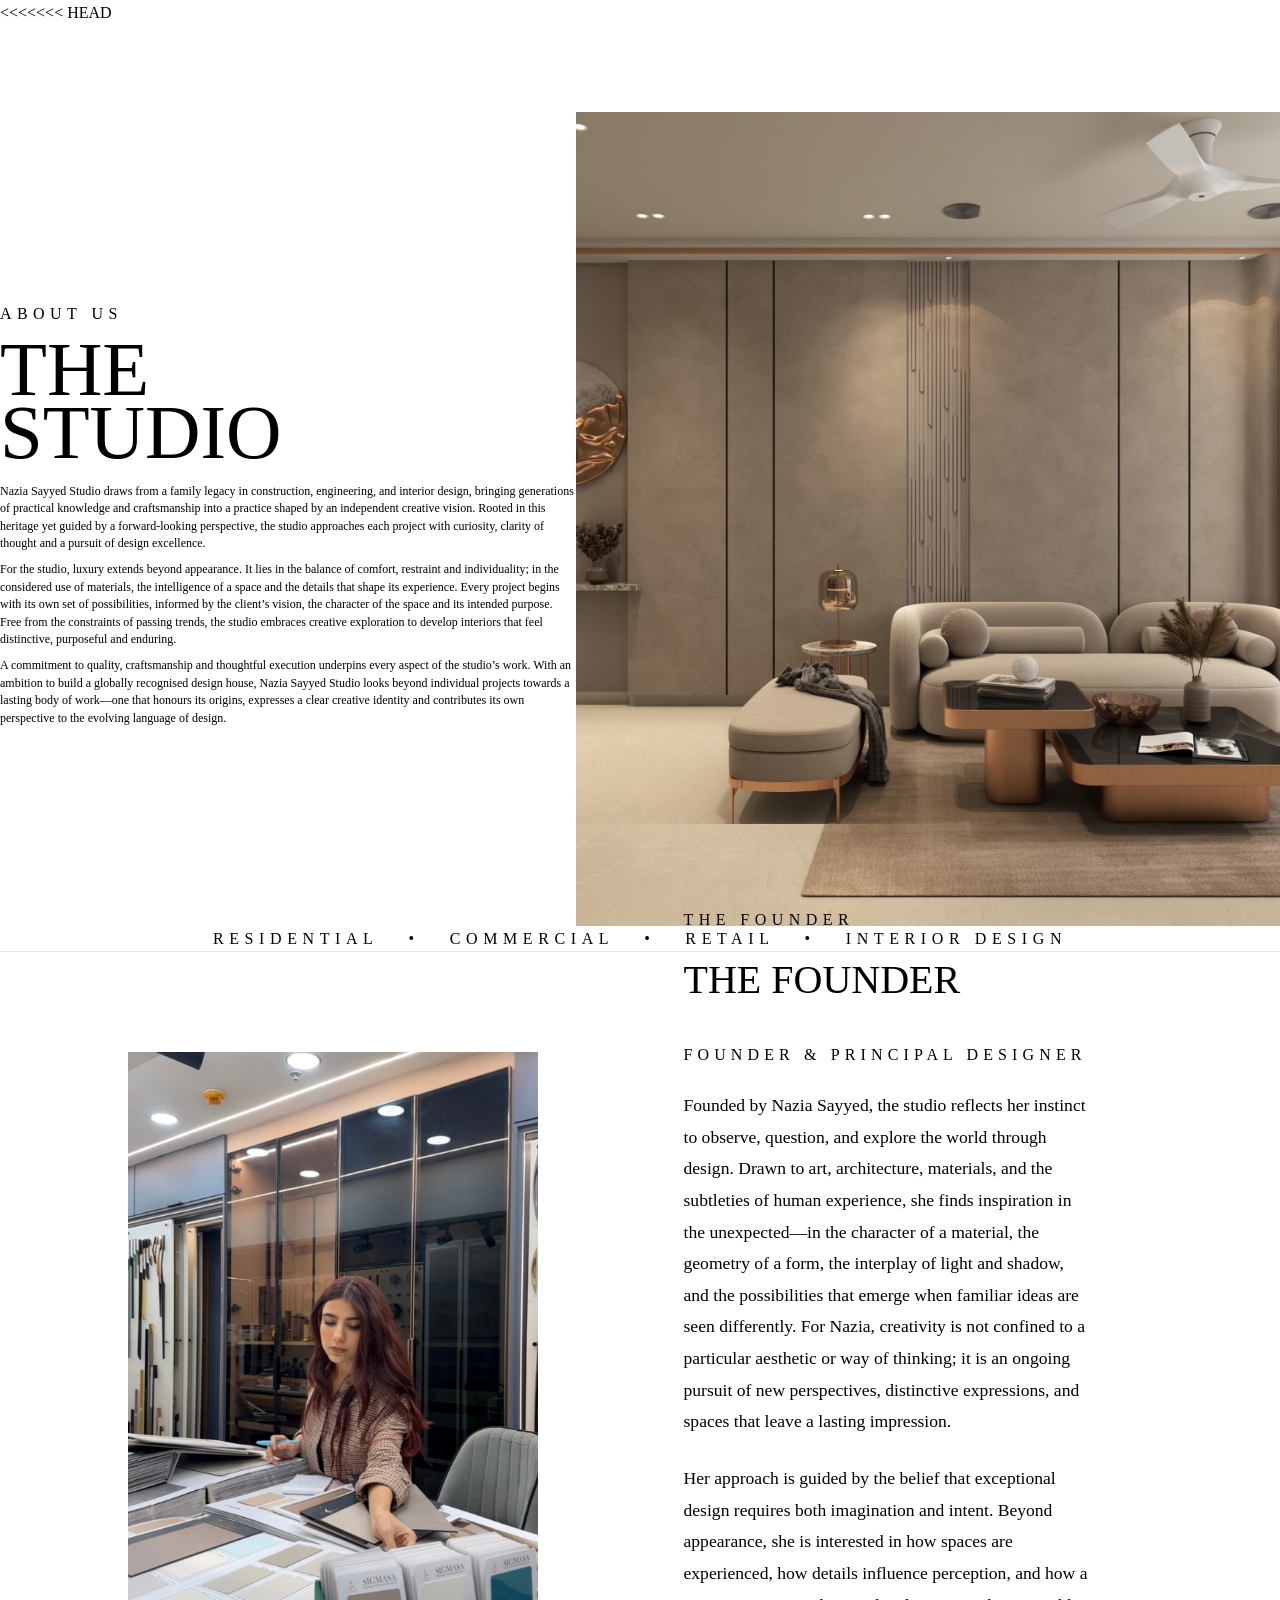
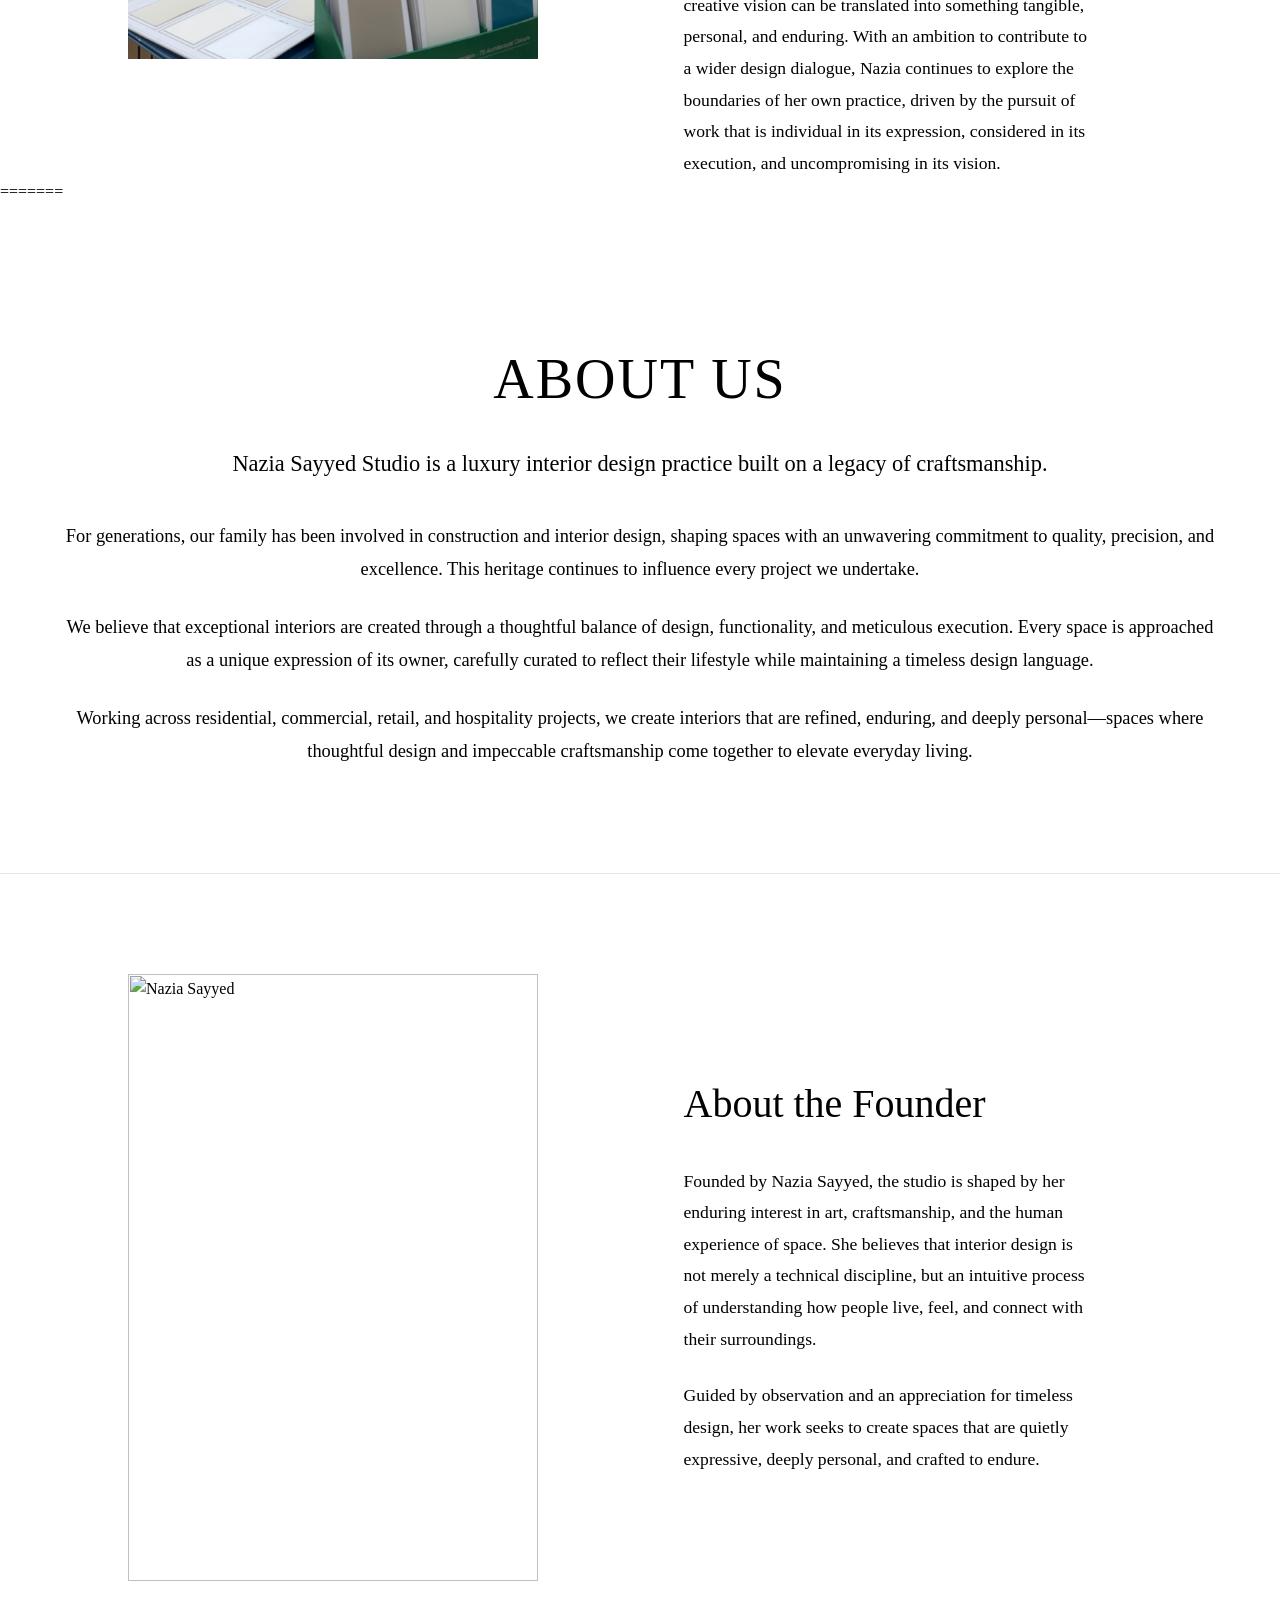
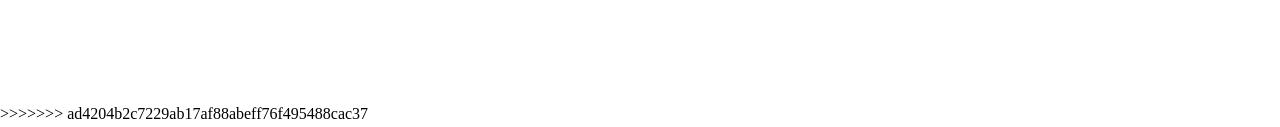
==== commit 1ab3940e: "Update website design" ====
--- a/about.html
+++ b/about.html
@@ -1,3 +1,4 @@
+<<<<<<< HEAD
 <!doctype html><html lang="en"><head><meta charset="utf-8"><meta name="viewport" content="width=device-width,initial-scale=1"><title>The Studio | Nazia Sayyed Studio</title><link rel="stylesheet" href="style.css"><link rel="stylesheet" href="https://cdnjs.cloudflare.com/ajax/libs/font-awesome/6.4.0/css/all.min.css"></head>
 <body><div id="header-placeholder"></div>
 <section class="studio-hero">
@@ -17,3 +18,110 @@
  </div>
 </section>
 <div id="footer-placeholder"></div><script src="components.js"></script></body></html>
+=======
+<!DOCTYPE html>
+<html lang="en">
+<head>
+    <meta charset="UTF-8">
+    <meta name="viewport" content="width=device-width, initial-scale=1.0">
+    <title>About Us | Nazia Sayyed Studio</title>
+    
+    <link rel="stylesheet" href="https://cdnjs.cloudflare.com/ajax/libs/font-awesome/6.4.0/css/all.min.css">
+    <link rel="stylesheet" href="style.css">
+    
+    <style>
+        /* --- PAGE HEADER --- */
+        .page-header { padding: 130px 5% 10px; text-align: center; }
+        .page-header h1 { 
+            font-family: var(--font-brand); font-size: 3.5rem; color: var(--text-dark); 
+            margin-bottom: 0; font-weight: normal; text-transform: uppercase; letter-spacing: 2px;
+        }
+
+        /* --- ABOUT STUDIO SECTION --- */
+        .about-studio { padding: 10px 5% 80px; display: flex; justify-content: center; }
+        
+        /* INCREASED MAX-WIDTH: This allows the text to spread much wider across the screen */
+        .about-text-container { max-width: 1200px; text-align: center; }
+        
+        .about-text-container p { font-family: var(--font-body); font-size: 1.15rem; margin-bottom: 25px; line-height: 1.8; color: var(--text-dark); }
+        .about-text-container p:first-child { font-size: 1.4rem; margin-bottom: 35px; color: var(--accent); }
+
+        /* --- FOUNDER SECTION --- */
+        .founder-section { 
+            display: flex; align-items: center; gap: 8%; padding: 100px 10% 120px; 
+            background-color: transparent; border-top: 1px solid rgba(0, 0, 0, 0.1); 
+        }
+        .founder-img { width: 40%; position: relative; }
+        .founder-img::before { content: ''; position: absolute; top: -15px; left: -15px; width: 100%; height: 100%; border: 1px solid var(--accent); z-index: 0; }
+        .founder-img img { width: 100%; aspect-ratio: 4/5; object-fit: cover; display: block; position: relative; z-index: 1; }
+        
+        .founder-text { width: 52%; text-align: left; }
+        .founder-text h2 { 
+            font-family: var(--font-brand); font-size: 2.5rem; color: var(--text-dark); 
+            margin-bottom: 30px; font-weight: normal; 
+        }
+        .founder-text p { font-family: var(--font-body); font-size: 1.1rem; margin-bottom: 25px; line-height: 1.8; color: var(--text-dark); }
+
+        /* --- MOBILE RESPONSIVENESS --- */
+        @media (max-width: 900px) {
+            .founder-section { flex-direction: column; padding: 60px 5%; gap: 50px; }
+            .founder-img, .founder-text { width: 100%; }
+            .founder-img::before { top: -10px; left: -10px; }
+            .about-text-container { text-align: left; }
+            .about-text-container p:first-child { text-align: left; }
+        }
+    </style>
+</head>
+<body>
+
+    <!-- NAVIGATION -->
+    <div id="header-placeholder"></div>
+
+    <!-- HEADER -->
+    <header class="page-header reveal">
+        <h1>About Us</h1>
+    </header>
+
+    <!-- STUDIO INTRO -->
+    <section class="about-studio reveal">
+        <div class="about-text-container">
+            <p>Nazia Sayyed Studio is a luxury interior design practice built on a legacy of craftsmanship.</p>
+            <p>For generations, our family has been involved in construction and interior design, shaping spaces with an unwavering commitment to quality, precision, and excellence. This heritage continues to influence every project we undertake.</p>
+            <p>We believe that exceptional interiors are created through a thoughtful balance of design, functionality, and meticulous execution. Every space is approached as a unique expression of its owner, carefully curated to reflect their lifestyle while maintaining a timeless design language.</p>
+            <p>Working across residential, commercial, retail, and hospitality projects, we create interiors that are refined, enduring, and deeply personal—spaces where thoughtful design and impeccable craftsmanship come together to elevate everyday living.</p>
+        </div>
+    </section>
+
+    <!-- FOUNDER SECTION -->
+    <section class="founder-section reveal">
+        <div class="founder-img">
+            <!-- Replace with actual founder image. -->
+            <img src="https://images.unsplash.com/photo-1573496359142-b8d87734a5a2?ixlib=rb-4.0.3&auto=format&fit=crop&w=800&q=80" alt="Nazia Sayyed">
+        </div>
+        <div class="founder-text">
+            <h2>About the Founder</h2>
+            <p>Founded by Nazia Sayyed, the studio is shaped by her enduring interest in art, craftsmanship, and the human experience of space. She believes that interior design is not merely a technical discipline, but an intuitive process of understanding how people live, feel, and connect with their surroundings.</p>
+            <p>Guided by observation and an appreciation for timeless design, her work seeks to create spaces that are quietly expressive, deeply personal, and crafted to endure.</p>
+        </div>
+    </section>
+
+    <!-- FOOTER -->
+    <div id="footer-placeholder"></div>
+    <script src="components.js"></script>
+
+    <!-- JS for Animations -->
+    <script>
+        function revealElements() {
+            var reveals = document.querySelectorAll('.reveal');
+            for (var i = 0; i < reveals.length; i++) {
+                var windowHeight = window.innerHeight;
+                var elementTop = reveals[i].getBoundingClientRect().top;
+                if (elementTop < windowHeight - 100) reveals[i].classList.add('active');
+            }
+        }
+        window.addEventListener('scroll', revealElements);
+        revealElements();
+    </script>
+</body>
+</html>
+>>>>>>> ad4204b2c7229ab17af88abeff76f495488cac37
--- a/style.css
+++ b/style.css
@@ -1,3 +1,4 @@
+<<<<<<< HEAD
 @import url('https://fonts.googleapis.com/css2?family=Cormorant+Garamond:wght@400;500;600&family=Lora:wght@400;500&family=Montserrat:wght@400;500;600&family=Playfair+Display:wght@400;500;600&display=swap');
 
 :root{
@@ -89,3 +90,829 @@
   :root{--pad:22px}.mobile-menu-btn{display:block}.nav-links{display:none;position:absolute;top:100%;right:22px;left:22px;padding:18px;background:rgba(245,243,239,.98);color:var(--ink);border:1px solid var(--line);box-shadow:0 15px 40px rgba(0,0,0,.08);flex-direction:column;align-items:stretch}.nav-links.active{display:flex}.nav-links .enquire{text-align:center}.nav-social-icons{display:none}.hero{min-height:0;height:100svh}.hero-content-left{width:100%;margin-bottom:60px}.hero-title{font-size:clamp(56px,16vw,95px)}.hero-side-note{display:none}.home-studio,.studio-hero,.founder-section{grid-template-columns:1fr}.home-studio-image{order:-1}.home-studio-copy{max-width:none}.projects-grid{grid-template-columns:repeat(2,1fr)}.services-strip{grid-template-columns:1fr}.service-mini{border-right:0;border-bottom:1px solid var(--line);min-height:auto}.service-mini:last-child{border-bottom:0}.instagram-grid{grid-template-columns:repeat(3,1fr)}.contact-layout{grid-template-columns:1fr}.contact-form{border:0;padding:0}.contact-map-wrap{grid-column:auto}.minimal-footer{grid-template-columns:1fr;text-align:center}.footer-nav{justify-content:center;flex-wrap:wrap}.footer-right{text-align:center}.footer-bottom{flex-direction:column;gap:8px;text-align:center}.page-hero{min-height:280px;padding-top:90px}.page-hero-inner{grid-template-columns:1fr;gap:25px}.studio-hero{height:auto;min-height:0;max-height:none}.studio-copy{padding:110px var(--pad) 55px;overflow:visible}.studio-copy h1{font-size:clamp(68px,18vw,100px)}.studio-copy p{font-size:14px;line-height:1.6}.studio-hero-image{height:auto;min-height:500px}.founder-section{height:auto;min-height:0;max-height:none}.founder-img{height:auto;min-height:500px}.founder-text{padding:55px var(--pad);overflow:visible}.founder-text p{font-size:14px;line-height:1.6}.portfolio-grid{grid-template-columns:repeat(2,1fr)}.viewer-head{grid-template-columns:1fr;gap:20px}.viewer-subtitle{text-align:left}.viewer-grid{grid-template-columns:1fr}.viewer-shell{padding-top:95px}
 }
 @media(max-width:520px){.hero-buttons{flex-direction:column;max-width:240px}.projects-grid,.portfolio-grid{grid-template-columns:1fr}.project-card{aspect-ratio:4/5}.section-heading{align-items:flex-start;flex-direction:column}.service-editorial{grid-template-columns:1fr;height:auto;min-height:0}.service-editorial:nth-child(even) .service-img{order:0}.service-editorial:nth-child(even) .service-content{order:0}.service-img{min-height:330px}.service-content{padding:45px 0}.form-row{grid-template-columns:1fr}.instagram-grid{grid-template-columns:repeat(2,1fr)}.studio-copy h1{font-size:68px}.founder-text h2{font-size:62px}.viewer-head h2{font-size:60px}.contact-section{padding-left:var(--pad);padding-right:var(--pad)}}
+=======
+/* --- 1. CORE VARIABLES & SETUP --- */
+@import url('https://fonts.googleapis.com/css2?family=Lato:wght@300;400;700&display=swap');
+
+:root {
+    --bg-color: #F6F6F6;
+    --accent: #A59B90;
+    /* Greige */
+    --text-dark: #000000;
+    /* Black */
+    /* Primary font fallback to Segoe UI/sans-serif if Optima isn't installed locally */
+    --font-brand: 'Optima', 'Segoe UI', sans-serif;
+    --font-body: 'Lato', sans-serif;
+}
+
+* {
+    margin: 0;
+    padding: 0;
+    box-sizing: border-box;
+}
+
+body {
+    background-color: var(--bg-color);
+    color: var(--text-dark);
+    font-family: var(--font-body);
+    line-height: 1.6;
+    overflow-x: hidden;
+}
+
+a {
+    text-decoration: none;
+    color: inherit;
+}
+
+/* --- SCROLL ANIMATION CLASSES --- */
+.reveal {
+    opacity: 0;
+    transform: translateY(40px);
+    transition: all 0.8s ease-out;
+}
+
+.reveal.active {
+    opacity: 1;
+    transform: translateY(0);
+}
+
+/* --- GLOBAL SECTION TITLES --- */
+.section-title {
+    font-family: var(--font-brand);
+    font-size: 2.8rem;
+    color: var(--text-dark);
+    text-align: center;
+    margin-bottom: 20px;
+    font-weight: normal;
+}
+
+/* --- 2. NAVIGATION (HEADER) --- */
+nav {
+    position: fixed;
+    top: 0;
+    width: 100%;
+    padding: 18px 5%;
+    display: flex;
+    justify-content: space-between;
+    align-items: center;
+    z-index: 1000;
+    background-color: transparent;
+    transition: all 0.5s ease;
+}
+
+/* Two-Line Logo Styling */
+.logo-container {
+    display: flex;
+    flex-direction: column;
+    gap: 4px;
+    text-decoration: none;
+}
+
+.logo-main {
+    font-family: var(--font-brand);
+    font-size: 1.8rem;
+    letter-spacing: 3px;
+    font-weight: normal;
+    color: #ffffff;
+    text-transform: uppercase;
+    transition: color 0.4s ease;
+}
+
+.logo-sub {
+    font-family: var(--font-body);
+    font-size: 0.65rem;
+    letter-spacing: 5px;
+    font-weight: 400;
+    color: #ffffff;
+    text-transform: uppercase;
+    transition: color 0.4s ease;
+}
+
+/* Nav Links Styling */
+.nav-links {
+    display: flex;
+    gap: 30px;
+    align-items: center;
+}
+
+.nav-links a {
+    font-family: var(--font-body);
+    font-size: 0.75rem;
+    letter-spacing: 2px;
+    text-transform: uppercase;
+    color: #ffffff;
+    font-weight: 400;
+    transition: opacity 0.3s ease, color 0.4s ease;
+}
+
+.nav-links a:hover {
+    opacity: 0.6;
+}
+
+/* Scrolled State (Turns background white, text black) */
+nav.scrolled {
+    background-color: rgba(246, 246, 246, 0.98);
+    padding: 10px 5%;
+    box-shadow: 0 4px 20px rgba(0, 0, 0, 0.04);
+}
+
+nav.scrolled .logo-main,
+nav.scrolled .logo-sub,
+nav.scrolled .nav-links a,
+nav.scrolled .mobile-menu-btn {
+    color: var(--text-dark);
+}
+
+/* --- 3. HERO BUTTONS (MATCHING IMAGE) --- */
+.hero-content-left {
+    position: absolute;
+    bottom: 20%;
+    /* Adjust this to move buttons higher or lower */
+    left: 5%;
+    z-index: 10;
+}
+
+.hero-buttons {
+    display: flex;
+    gap: 20px;
+}
+
+/* Solid White Button */
+.btn-solid {
+    background: #ffffff;
+    color: #000000;
+    font-family: var(--font-body);
+    font-size: 0.75rem;
+    letter-spacing: 2px;
+    text-transform: uppercase;
+    padding: 18px 35px;
+    border: none;
+    cursor: pointer;
+    transition: background 0.3s ease;
+}
+
+.btn-solid:hover {
+    background: #e0e0e0;
+}
+
+/* Transparent Border Button */
+.btn-outline {
+    background: transparent;
+    color: #ffffff;
+    font-family: var(--font-body);
+    font-size: 0.75rem;
+    letter-spacing: 2px;
+    text-transform: uppercase;
+    padding: 18px 45px;
+    border: 1px solid rgba(255, 255, 255, 0.7);
+    cursor: pointer;
+    transition: all 0.3s ease;
+}
+
+.btn-outline:hover {
+    background: #ffffff;
+    color: #000000;
+}
+
+/* Mobile Adjustments for the new layout */
+@media (max-width: 900px) {
+    .logo-main {
+        font-size: 1.4rem;
+        letter-spacing: 2px;
+    }
+
+    .logo-sub {
+        font-size: 0.5rem;
+        letter-spacing: 3px;
+    }
+
+    .hero-content-left {
+        bottom: 10%;
+        width: 90%;
+    }
+
+    .hero-buttons {
+        flex-direction: column;
+        width: 100%;
+        gap: 15px;
+    }
+
+    .btn-solid,
+    .btn-outline {
+        width: 100%;
+        text-align: center;
+    }
+}
+
+/* --- 3. HERO VIDEO SECTION --- */
+.hero {
+    position: relative;
+    height: 100vh;
+    width: 100%;
+    overflow: hidden;
+    display: flex;
+    align-items: flex-end;
+    justify-content: flex-end;
+}
+
+.hero-video {
+    position: absolute;
+    top: 50%;
+    left: 50%;
+    min-width: 100%;
+    min-height: 100%;
+    transform: translate(-50%, -50%);
+    z-index: -2;
+    object-fit: cover;
+}
+
+.hero-overlay {
+    position: absolute;
+    top: 0;
+    left: 0;
+    width: 100%;
+    height: 100%;
+    background: rgba(0, 0, 0, 0.25);
+    z-index: -1;
+}
+
+.hero-bottom-right {
+    position: relative;
+    z-index: 10;
+    margin: 0 5% 50px 0;
+    display: flex;
+    gap: 15px;
+    /* Removed the background, border, and backdrop-filter */
+}
+
+.btn-transparent {
+    font-family: var(--font-brand);
+    color: #fff;
+    font-size: 1.1rem;
+    letter-spacing: 1px;
+    padding: 10px 25px;
+    border: 1px solid #fff;
+    transition: all 0.3s ease;
+    background: transparent;
+    cursor: pointer;
+}
+
+.btn-transparent:hover {
+    background: #fff;
+    color: var(--text-dark);
+}
+
+/* --- 4. WHO WE ARE (MINIMUM SPACE) --- */
+.who-we-are {
+    display: flex;
+    align-items: center;
+    padding: 40px 5%;
+    gap: 5%;
+    background: var(--bg-color);
+}
+
+.who-image {
+    width: 45%;
+}
+
+.who-image img {
+    width: 100%;
+    height: auto;
+    object-fit: cover;
+    aspect-ratio: 4/5;
+}
+
+.who-text {
+    width: 50%;
+}
+
+.who-text h2 {
+    font-family: var(--font-brand);
+    font-size: 3rem;
+    color: var(--text-dark);
+    margin-bottom: 20px;
+    font-weight: normal;
+}
+
+.who-text p {
+    font-size: 1.15rem;
+    margin-bottom: 20px;
+    line-height: 1.8;
+    color: var(--text-dark);
+}
+
+/* --- 5. PROJECTS --- */
+.projects-section {
+    padding: 60px 5%;
+}
+
+.projects-grid {
+    display: grid;
+    grid-template-columns: repeat(3, 1fr);
+    gap: 30px;
+    margin-top: 30px;
+}
+
+.project-card {
+    position: relative;
+    overflow: hidden;
+    cursor: pointer;
+    background: #eaeaea;
+    aspect-ratio: 4/5;
+}
+
+.project-card img {
+    width: 100%;
+    height: 100%;
+    object-fit: cover;
+    display: block;
+    transition: transform 0.8s ease;
+}
+
+.project-card:hover img {
+    transform: scale(1.04);
+}
+
+.project-overlay {
+    position: absolute;
+    top: 0;
+    left: 0;
+    right: 0;
+    bottom: 0;
+    background: rgba(0, 0, 0, 0.65);
+    display: flex;
+    flex-direction: column;
+    justify-content: center;
+    align-items: center;
+    text-align: center;
+    padding: 20px;
+    opacity: 0;
+    transition: opacity 0.5s ease;
+    color: #fff;
+}
+
+.project-card:hover .project-overlay {
+    opacity: 1;
+}
+
+.project-overlay h3 {
+    font-family: var(--font-brand);
+    font-size: 1.8rem;
+    margin-bottom: 8px;
+    transform: translateY(15px);
+    transition: transform 0.5s ease;
+    font-weight: normal;
+}
+
+.project-overlay .proj-loc {
+    font-family: var(--font-body);
+    font-size: 0.9rem;
+    text-transform: uppercase;
+    letter-spacing: 2px;
+    margin-bottom: 4px;
+    transform: translateY(15px);
+    transition: transform 0.5s ease;
+}
+
+.project-overlay .proj-tag {
+    font-family: var(--font-body);
+    font-style: italic;
+    font-size: 1rem;
+    color: #e0e0e0;
+    transform: translateY(15px);
+    transition: transform 0.5s ease;
+}
+
+.project-card:hover .project-overlay h3,
+.project-card:hover .project-overlay .proj-loc,
+.project-card:hover .project-overlay .proj-tag {
+    transform: translateY(0);
+}
+
+/* --- EXPLORE ALL PROJECTS BUTTON --- */
+.view-all-wrapper {
+    display: flex;
+    justify-content: flex-end;
+    /* Pushes the button to the right */
+    margin-top: 40px;
+}
+
+.btn-view-all {
+    font-family: var(--font-body);
+    font-size: 0.75rem;
+    /* Relatively small */
+    letter-spacing: 2px;
+    text-transform: uppercase;
+    color: var(--text-dark);
+    background: transparent;
+    border: 1px solid var(--text-dark);
+    padding: 12px 25px;
+    cursor: pointer;
+    transition: all 0.3s ease;
+}
+
+.btn-view-all:hover {
+    background: var(--text-dark);
+    color: #ffffff;
+}
+
+/* --- 6. SERVICES (NO EMPTY SPACE, NO NUMBERS) --- */
+.services-section {
+    padding: 40px 5%;
+    background-color: var(--bg-color);
+}
+
+.services-grid {
+    display: grid;
+    grid-template-columns: repeat(3, 1fr);
+    gap: 20px;
+    margin-top: 30px;
+}
+
+.service-item {
+    text-align: center;
+    cursor: pointer;
+}
+
+.service-item img {
+    width: 100%;
+    aspect-ratio: 4/5;
+    object-fit: cover;
+    margin-bottom: 15px;
+    transition: transform 0.6s ease;
+}
+
+.service-item:hover img {
+    transform: scale(1.02);
+}
+
+.service-item h3 {
+    font-family: var(--font-brand);
+    font-size: 1.4rem;
+    font-weight: normal;
+    color: var(--text-dark);
+}
+
+/* --- 7. TESTIMONIALS SLIDER --- */
+.testimonials-section {
+    padding: 80px 5%;
+    background-color: #eaeaea;
+    overflow: hidden;
+}
+
+.testimonials-section h2 {
+    margin-bottom: 50px;
+}
+
+.testimonial-slider-container {
+    position: relative;
+    max-width: 900px;
+    margin: 0 auto;
+    overflow: hidden;
+    /* Hides the slides that are off-screen */
+    text-align: center;
+}
+
+.testimonial-slider {
+    display: flex;
+    transition: transform 0.8s cubic-bezier(0.25, 1, 0.5, 1);
+    /* Smooth sliding animation */
+}
+
+.testimonial-slide {
+    min-width: 100%;
+    box-sizing: border-box;
+    padding: 0 20px;
+}
+
+.testimonial-slide .quote {
+    font-family: var(--font-brand);
+    font-size: 2rem;
+    line-height: 1.4;
+    color: var(--accent);
+    margin-bottom: 25px;
+    font-weight: normal;
+}
+
+.testimonial-slide .author {
+    font-family: var(--font-body);
+    font-size: 1rem;
+    color: var(--text-dark);
+    letter-spacing: 2px;
+    text-transform: uppercase;
+}
+
+.slider-dots {
+    display: flex;
+    justify-content: center;
+    gap: 12px;
+    margin-top: 40px;
+}
+
+.slider-dots .dot {
+    width: 8px;
+    height: 8px;
+    background-color: #ccc;
+    border-radius: 50%;
+    cursor: pointer;
+    transition: all 0.3s ease;
+}
+
+.slider-dots .dot.active {
+    background-color: var(--accent);
+    transform: scale(1.3);
+}
+
+/* Mobile Adjustments */
+@media (max-width: 900px) {
+    .testimonial-slide .quote {
+        font-size: 1.5rem;
+    }
+}
+
+/* --- 8. CONTACT US SECTION (REFERENCE MATCH) --- */
+.contact-section {
+    padding: 80px 5%;
+    background: var(--bg-color);
+}
+
+.contact-layout {
+    display: flex;
+    gap: 80px;
+}
+
+.contact-left {
+    width: 45%;
+}
+
+.contact-left h2 {
+    font-family: var(--font-brand);
+    font-size: 3rem;
+    text-transform: uppercase;
+    font-weight: 300;
+    letter-spacing: 2px;
+    margin-bottom: 30px;
+    color: var(--text-dark);
+}
+
+.contact-left p {
+    font-size: 1.1rem;
+    margin-bottom: 15px;
+    color: var(--text-dark);
+}
+
+.contact-map {
+    margin-top: 30px;
+    width: 100%;
+    height: 350px;
+    border: 1px solid rgba(0, 0, 0, 0.1);
+}
+
+.contact-map iframe {
+    width: 100%;
+    height: 100%;
+    border: 0;
+    filter: grayscale(100%) contrast(1.1);
+}
+
+.contact-right {
+    width: 55%;
+    padding-top: 15px;
+}
+
+.form-row {
+    display: flex;
+    gap: 40px;
+    margin-bottom: 35px;
+}
+
+.form-group {
+    width: 100%;
+    margin-bottom: 35px;
+}
+
+.contact-input {
+    width: 100%;
+    border: none;
+    border-bottom: 1px solid #333;
+    background: transparent;
+    padding: 10px 0;
+    font-family: var(--font-body);
+    font-size: 1rem;
+    color: var(--text-dark);
+    outline: none;
+}
+
+.contact-input::placeholder {
+    color: #666;
+}
+
+.btn-submit-contact {
+    background: #39281E;
+    color: #fff;
+    padding: 18px 0;
+    width: 100%;
+    border: none;
+    font-family: var(--font-brand);
+    font-size: 1.2rem;
+    cursor: pointer;
+    margin-top: 20px;
+    transition: background 0.3s ease;
+}
+
+.btn-submit-contact:hover {
+    background: #1a1a1a;
+}
+
+/* --- 9. MINIMAL FOOTER --- */
+.minimal-footer {
+    display: flex;
+    justify-content: space-between;
+    align-items: center;
+    padding: 30px 5%;
+    background: var(--bg-color);
+    border-top: 1px solid rgba(0, 0, 0, 0.1);
+}
+
+.footer-socials {
+    display: flex;
+    gap: 20px;
+}
+
+.footer-socials a {
+    font-size: 1.4rem;
+    color: var(--text-dark);
+    transition: color 0.3s;
+}
+
+.footer-socials a:hover {
+    color: var(--accent);
+}
+
+.footer-copyright {
+    font-family: var(--font-body);
+    font-size: 1rem;
+    color: var(--text-dark);
+}
+
+/* --- MOBILE RESPONSIVENESS --- */
+.mobile-menu-btn {
+    display: none;
+    /* Hidden on desktop */
+    background: none;
+    border: none;
+    font-size: 1.6rem;
+    color: #ffffff;
+    /* Starts pure white to match the transparent header */
+    cursor: pointer;
+    padding: 5px;
+    transition: color 0.4s ease;
+}
+
+@media (max-width: 900px) {
+    .mobile-menu-btn {
+        display: block;
+    }
+    nav .nav-links a {
+        color: var(--text-dark) !important;
+        opacity: 1; /* Ensures they are fully visible */
+    }
+    
+    /* Keep hover effect subtle in mobile */
+    nav .nav-links a:hover {
+        opacity: 0.7;
+    }
+
+    .nav-links {
+        display: none;
+        position: fixed;
+        top: 70px;
+        left: 0;
+        width: 100%;
+        background-color: var(--bg-color);
+        flex-direction: column;
+        align-items: center;
+        padding: 30px 0;
+        gap: 20px;
+        box-shadow: 0 10px 25px rgba(0, 0, 0, 0.1);
+        z-index: 999;
+    }
+
+    .nav-links.active {
+        display: flex;
+    }
+
+    /* Shift the mobile video focus to the left edge */
+    .hero-video {
+        top: 0;
+        left: 0;
+        width: 100%;
+        height: 100%;
+        transform: none; /* Removes the center-alignment hack */
+        object-position: 90% center; /* Anchors the video to the left side */
+    }
+
+    .who-we-are {
+        flex-direction: column;
+    }
+
+    .who-image,
+    .who-text {
+        width: 100%;
+    }
+
+    .projects-grid,
+    .services-grid {
+        grid-template-columns: 1fr;
+    }
+
+    .hero-bottom-right {
+        right: auto;
+        left: 5%;
+        bottom: 20px;
+        width: 90%;
+        justify-content: space-between;
+    }
+
+    .contact-layout {
+        flex-direction: column;
+        gap: 40px;
+    }
+
+    .contact-left,
+    .contact-right {
+        width: 100%;
+    }
+
+    .form-row {
+        flex-direction: column;
+        gap: 35px;
+    }
+
+    .project-overlay {
+        opacity: 1 !important;
+        background: linear-gradient(to top, rgba(0, 0, 0, 0.9), transparent) !important;
+        justify-content: flex-end;
+        padding: 20px;
+    }
+
+    .project-overlay h3 {
+        transform: translateY(0) !important;
+        font-size: 1.4rem;
+    }
+
+    /* Make Project Cards Landscape for Mobile */
+    .project-card {
+        aspect-ratio: 16 / 10;
+    }
+
+    /* Touch Device Card Overlay (No Hover Required) */
+    .project-overlay {
+        opacity: 1 !important;
+        background: linear-gradient(to top, rgba(0, 0, 0, 0.85) 0%, rgba(0, 0, 0, 0.3) 50%, transparent 100%) !important;
+        justify-content: flex-end;
+        padding: 20px;
+    }
+
+    /* Lock the text positions so they don't pop in */
+    .project-overlay h3,
+    .project-overlay .proj-loc,
+    .project-overlay .proj-tag {
+        transform: translateY(0) !important;
+    }
+
+    /* Adjust sizes for mobile landscape cards */
+    .project-overlay h3 {
+        font-size: 1.5rem;
+        margin-bottom: 2px;
+    }
+
+    .project-overlay .proj-loc {
+        font-size: 0.75rem;
+        letter-spacing: 1px;
+        margin-bottom: 2px;
+    }
+
+    .project-overlay .proj-tag {
+        font-size: 0.9rem;
+    }
+
+    /* Force the Explore button to stay right-aligned and compact */
+    .view-all-wrapper {
+        justify-content: flex-end !important;
+        /* Locks it to the right */
+        margin-top: 25px;
+    }
+
+    .btn-view-all {
+        width: auto !important;
+        /* Prevents it from stretching to 100% */
+        font-size: 0.65rem;
+        /* Slightly smaller text for mobile */
+        padding: 10px 18px;
+        /* Tighter padding to keep the box small */
+        white-space: nowrap;
+        /* Prevents the text from wrapping onto two lines */
+    }
+}
+>>>>>>> ad4204b2c7229ab17af88abeff76f495488cac37
--- a/style.css
+++ b/style.css
@@ -1,3 +1,4 @@
+<<<<<<< HEAD
 @import url('https://fonts.googleapis.com/css2?family=Cormorant+Garamond:wght@400;500;600&family=Lora:wght@400;500&family=Montserrat:wght@400;500;600&family=Playfair+Display:wght@400;500;600&display=swap');
 
 :root{
@@ -89,3 +90,829 @@
   :root{--pad:22px}.mobile-menu-btn{display:block}.nav-links{display:none;position:absolute;top:100%;right:22px;left:22px;padding:18px;background:rgba(245,243,239,.98);color:var(--ink);border:1px solid var(--line);box-shadow:0 15px 40px rgba(0,0,0,.08);flex-direction:column;align-items:stretch}.nav-links.active{display:flex}.nav-links .enquire{text-align:center}.nav-social-icons{display:none}.hero{min-height:0;height:100svh}.hero-content-left{width:100%;margin-bottom:60px}.hero-title{font-size:clamp(56px,16vw,95px)}.hero-side-note{display:none}.home-studio,.studio-hero,.founder-section{grid-template-columns:1fr}.home-studio-image{order:-1}.home-studio-copy{max-width:none}.projects-grid{grid-template-columns:repeat(2,1fr)}.services-strip{grid-template-columns:1fr}.service-mini{border-right:0;border-bottom:1px solid var(--line);min-height:auto}.service-mini:last-child{border-bottom:0}.instagram-grid{grid-template-columns:repeat(3,1fr)}.contact-layout{grid-template-columns:1fr}.contact-form{border:0;padding:0}.contact-map-wrap{grid-column:auto}.minimal-footer{grid-template-columns:1fr;text-align:center}.footer-nav{justify-content:center;flex-wrap:wrap}.footer-right{text-align:center}.footer-bottom{flex-direction:column;gap:8px;text-align:center}.page-hero{min-height:280px;padding-top:90px}.page-hero-inner{grid-template-columns:1fr;gap:25px}.studio-hero{height:auto;min-height:0;max-height:none}.studio-copy{padding:110px var(--pad) 55px;overflow:visible}.studio-copy h1{font-size:clamp(68px,18vw,100px)}.studio-copy p{font-size:14px;line-height:1.6}.studio-hero-image{height:auto;min-height:500px}.founder-section{height:auto;min-height:0;max-height:none}.founder-img{height:auto;min-height:500px}.founder-text{padding:55px var(--pad);overflow:visible}.founder-text p{font-size:14px;line-height:1.6}.portfolio-grid{grid-template-columns:repeat(2,1fr)}.viewer-head{grid-template-columns:1fr;gap:20px}.viewer-subtitle{text-align:left}.viewer-grid{grid-template-columns:1fr}.viewer-shell{padding-top:95px}
 }
 @media(max-width:520px){.hero-buttons{flex-direction:column;max-width:240px}.projects-grid,.portfolio-grid{grid-template-columns:1fr}.project-card{aspect-ratio:4/5}.section-heading{align-items:flex-start;flex-direction:column}.service-editorial{grid-template-columns:1fr;height:auto;min-height:0}.service-editorial:nth-child(even) .service-img{order:0}.service-editorial:nth-child(even) .service-content{order:0}.service-img{min-height:330px}.service-content{padding:45px 0}.form-row{grid-template-columns:1fr}.instagram-grid{grid-template-columns:repeat(2,1fr)}.studio-copy h1{font-size:68px}.founder-text h2{font-size:62px}.viewer-head h2{font-size:60px}.contact-section{padding-left:var(--pad);padding-right:var(--pad)}}
+=======
+/* --- 1. CORE VARIABLES & SETUP --- */
+@import url('https://fonts.googleapis.com/css2?family=Lato:wght@300;400;700&display=swap');
+
+:root {
+    --bg-color: #F6F6F6;
+    --accent: #A59B90;
+    /* Greige */
+    --text-dark: #000000;
+    /* Black */
+    /* Primary font fallback to Segoe UI/sans-serif if Optima isn't installed locally */
+    --font-brand: 'Optima', 'Segoe UI', sans-serif;
+    --font-body: 'Lato', sans-serif;
+}
+
+* {
+    margin: 0;
+    padding: 0;
+    box-sizing: border-box;
+}
+
+body {
+    background-color: var(--bg-color);
+    color: var(--text-dark);
+    font-family: var(--font-body);
+    line-height: 1.6;
+    overflow-x: hidden;
+}
+
+a {
+    text-decoration: none;
+    color: inherit;
+}
+
+/* --- SCROLL ANIMATION CLASSES --- */
+.reveal {
+    opacity: 0;
+    transform: translateY(40px);
+    transition: all 0.8s ease-out;
+}
+
+.reveal.active {
+    opacity: 1;
+    transform: translateY(0);
+}
+
+/* --- GLOBAL SECTION TITLES --- */
+.section-title {
+    font-family: var(--font-brand);
+    font-size: 2.8rem;
+    color: var(--text-dark);
+    text-align: center;
+    margin-bottom: 20px;
+    font-weight: normal;
+}
+
+/* --- 2. NAVIGATION (HEADER) --- */
+nav {
+    position: fixed;
+    top: 0;
+    width: 100%;
+    padding: 18px 5%;
+    display: flex;
+    justify-content: space-between;
+    align-items: center;
+    z-index: 1000;
+    background-color: transparent;
+    transition: all 0.5s ease;
+}
+
+/* Two-Line Logo Styling */
+.logo-container {
+    display: flex;
+    flex-direction: column;
+    gap: 4px;
+    text-decoration: none;
+}
+
+.logo-main {
+    font-family: var(--font-brand);
+    font-size: 1.8rem;
+    letter-spacing: 3px;
+    font-weight: normal;
+    color: #ffffff;
+    text-transform: uppercase;
+    transition: color 0.4s ease;
+}
+
+.logo-sub {
+    font-family: var(--font-body);
+    font-size: 0.65rem;
+    letter-spacing: 5px;
+    font-weight: 400;
+    color: #ffffff;
+    text-transform: uppercase;
+    transition: color 0.4s ease;
+}
+
+/* Nav Links Styling */
+.nav-links {
+    display: flex;
+    gap: 30px;
+    align-items: center;
+}
+
+.nav-links a {
+    font-family: var(--font-body);
+    font-size: 0.75rem;
+    letter-spacing: 2px;
+    text-transform: uppercase;
+    color: #ffffff;
+    font-weight: 400;
+    transition: opacity 0.3s ease, color 0.4s ease;
+}
+
+.nav-links a:hover {
+    opacity: 0.6;
+}
+
+/* Scrolled State (Turns background white, text black) */
+nav.scrolled {
+    background-color: rgba(246, 246, 246, 0.98);
+    padding: 10px 5%;
+    box-shadow: 0 4px 20px rgba(0, 0, 0, 0.04);
+}
+
+nav.scrolled .logo-main,
+nav.scrolled .logo-sub,
+nav.scrolled .nav-links a,
+nav.scrolled .mobile-menu-btn {
+    color: var(--text-dark);
+}
+
+/* --- 3. HERO BUTTONS (MATCHING IMAGE) --- */
+.hero-content-left {
+    position: absolute;
+    bottom: 20%;
+    /* Adjust this to move buttons higher or lower */
+    left: 5%;
+    z-index: 10;
+}
+
+.hero-buttons {
+    display: flex;
+    gap: 20px;
+}
+
+/* Solid White Button */
+.btn-solid {
+    background: #ffffff;
+    color: #000000;
+    font-family: var(--font-body);
+    font-size: 0.75rem;
+    letter-spacing: 2px;
+    text-transform: uppercase;
+    padding: 18px 35px;
+    border: none;
+    cursor: pointer;
+    transition: background 0.3s ease;
+}
+
+.btn-solid:hover {
+    background: #e0e0e0;
+}
+
+/* Transparent Border Button */
+.btn-outline {
+    background: transparent;
+    color: #ffffff;
+    font-family: var(--font-body);
+    font-size: 0.75rem;
+    letter-spacing: 2px;
+    text-transform: uppercase;
+    padding: 18px 45px;
+    border: 1px solid rgba(255, 255, 255, 0.7);
+    cursor: pointer;
+    transition: all 0.3s ease;
+}
+
+.btn-outline:hover {
+    background: #ffffff;
+    color: #000000;
+}
+
+/* Mobile Adjustments for the new layout */
+@media (max-width: 900px) {
+    .logo-main {
+        font-size: 1.4rem;
+        letter-spacing: 2px;
+    }
+
+    .logo-sub {
+        font-size: 0.5rem;
+        letter-spacing: 3px;
+    }
+
+    .hero-content-left {
+        bottom: 10%;
+        width: 90%;
+    }
+
+    .hero-buttons {
+        flex-direction: column;
+        width: 100%;
+        gap: 15px;
+    }
+
+    .btn-solid,
+    .btn-outline {
+        width: 100%;
+        text-align: center;
+    }
+}
+
+/* --- 3. HERO VIDEO SECTION --- */
+.hero {
+    position: relative;
+    height: 100vh;
+    width: 100%;
+    overflow: hidden;
+    display: flex;
+    align-items: flex-end;
+    justify-content: flex-end;
+}
+
+.hero-video {
+    position: absolute;
+    top: 50%;
+    left: 50%;
+    min-width: 100%;
+    min-height: 100%;
+    transform: translate(-50%, -50%);
+    z-index: -2;
+    object-fit: cover;
+}
+
+.hero-overlay {
+    position: absolute;
+    top: 0;
+    left: 0;
+    width: 100%;
+    height: 100%;
+    background: rgba(0, 0, 0, 0.25);
+    z-index: -1;
+}
+
+.hero-bottom-right {
+    position: relative;
+    z-index: 10;
+    margin: 0 5% 50px 0;
+    display: flex;
+    gap: 15px;
+    /* Removed the background, border, and backdrop-filter */
+}
+
+.btn-transparent {
+    font-family: var(--font-brand);
+    color: #fff;
+    font-size: 1.1rem;
+    letter-spacing: 1px;
+    padding: 10px 25px;
+    border: 1px solid #fff;
+    transition: all 0.3s ease;
+    background: transparent;
+    cursor: pointer;
+}
+
+.btn-transparent:hover {
+    background: #fff;
+    color: var(--text-dark);
+}
+
+/* --- 4. WHO WE ARE (MINIMUM SPACE) --- */
+.who-we-are {
+    display: flex;
+    align-items: center;
+    padding: 40px 5%;
+    gap: 5%;
+    background: var(--bg-color);
+}
+
+.who-image {
+    width: 45%;
+}
+
+.who-image img {
+    width: 100%;
+    height: auto;
+    object-fit: cover;
+    aspect-ratio: 4/5;
+}
+
+.who-text {
+    width: 50%;
+}
+
+.who-text h2 {
+    font-family: var(--font-brand);
+    font-size: 3rem;
+    color: var(--text-dark);
+    margin-bottom: 20px;
+    font-weight: normal;
+}
+
+.who-text p {
+    font-size: 1.15rem;
+    margin-bottom: 20px;
+    line-height: 1.8;
+    color: var(--text-dark);
+}
+
+/* --- 5. PROJECTS --- */
+.projects-section {
+    padding: 60px 5%;
+}
+
+.projects-grid {
+    display: grid;
+    grid-template-columns: repeat(3, 1fr);
+    gap: 30px;
+    margin-top: 30px;
+}
+
+.project-card {
+    position: relative;
+    overflow: hidden;
+    cursor: pointer;
+    background: #eaeaea;
+    aspect-ratio: 4/5;
+}
+
+.project-card img {
+    width: 100%;
+    height: 100%;
+    object-fit: cover;
+    display: block;
+    transition: transform 0.8s ease;
+}
+
+.project-card:hover img {
+    transform: scale(1.04);
+}
+
+.project-overlay {
+    position: absolute;
+    top: 0;
+    left: 0;
+    right: 0;
+    bottom: 0;
+    background: rgba(0, 0, 0, 0.65);
+    display: flex;
+    flex-direction: column;
+    justify-content: center;
+    align-items: center;
+    text-align: center;
+    padding: 20px;
+    opacity: 0;
+    transition: opacity 0.5s ease;
+    color: #fff;
+}
+
+.project-card:hover .project-overlay {
+    opacity: 1;
+}
+
+.project-overlay h3 {
+    font-family: var(--font-brand);
+    font-size: 1.8rem;
+    margin-bottom: 8px;
+    transform: translateY(15px);
+    transition: transform 0.5s ease;
+    font-weight: normal;
+}
+
+.project-overlay .proj-loc {
+    font-family: var(--font-body);
+    font-size: 0.9rem;
+    text-transform: uppercase;
+    letter-spacing: 2px;
+    margin-bottom: 4px;
+    transform: translateY(15px);
+    transition: transform 0.5s ease;
+}
+
+.project-overlay .proj-tag {
+    font-family: var(--font-body);
+    font-style: italic;
+    font-size: 1rem;
+    color: #e0e0e0;
+    transform: translateY(15px);
+    transition: transform 0.5s ease;
+}
+
+.project-card:hover .project-overlay h3,
+.project-card:hover .project-overlay .proj-loc,
+.project-card:hover .project-overlay .proj-tag {
+    transform: translateY(0);
+}
+
+/* --- EXPLORE ALL PROJECTS BUTTON --- */
+.view-all-wrapper {
+    display: flex;
+    justify-content: flex-end;
+    /* Pushes the button to the right */
+    margin-top: 40px;
+}
+
+.btn-view-all {
+    font-family: var(--font-body);
+    font-size: 0.75rem;
+    /* Relatively small */
+    letter-spacing: 2px;
+    text-transform: uppercase;
+    color: var(--text-dark);
+    background: transparent;
+    border: 1px solid var(--text-dark);
+    padding: 12px 25px;
+    cursor: pointer;
+    transition: all 0.3s ease;
+}
+
+.btn-view-all:hover {
+    background: var(--text-dark);
+    color: #ffffff;
+}
+
+/* --- 6. SERVICES (NO EMPTY SPACE, NO NUMBERS) --- */
+.services-section {
+    padding: 40px 5%;
+    background-color: var(--bg-color);
+}
+
+.services-grid {
+    display: grid;
+    grid-template-columns: repeat(3, 1fr);
+    gap: 20px;
+    margin-top: 30px;
+}
+
+.service-item {
+    text-align: center;
+    cursor: pointer;
+}
+
+.service-item img {
+    width: 100%;
+    aspect-ratio: 4/5;
+    object-fit: cover;
+    margin-bottom: 15px;
+    transition: transform 0.6s ease;
+}
+
+.service-item:hover img {
+    transform: scale(1.02);
+}
+
+.service-item h3 {
+    font-family: var(--font-brand);
+    font-size: 1.4rem;
+    font-weight: normal;
+    color: var(--text-dark);
+}
+
+/* --- 7. TESTIMONIALS SLIDER --- */
+.testimonials-section {
+    padding: 80px 5%;
+    background-color: #eaeaea;
+    overflow: hidden;
+}
+
+.testimonials-section h2 {
+    margin-bottom: 50px;
+}
+
+.testimonial-slider-container {
+    position: relative;
+    max-width: 900px;
+    margin: 0 auto;
+    overflow: hidden;
+    /* Hides the slides that are off-screen */
+    text-align: center;
+}
+
+.testimonial-slider {
+    display: flex;
+    transition: transform 0.8s cubic-bezier(0.25, 1, 0.5, 1);
+    /* Smooth sliding animation */
+}
+
+.testimonial-slide {
+    min-width: 100%;
+    box-sizing: border-box;
+    padding: 0 20px;
+}
+
+.testimonial-slide .quote {
+    font-family: var(--font-brand);
+    font-size: 2rem;
+    line-height: 1.4;
+    color: var(--accent);
+    margin-bottom: 25px;
+    font-weight: normal;
+}
+
+.testimonial-slide .author {
+    font-family: var(--font-body);
+    font-size: 1rem;
+    color: var(--text-dark);
+    letter-spacing: 2px;
+    text-transform: uppercase;
+}
+
+.slider-dots {
+    display: flex;
+    justify-content: center;
+    gap: 12px;
+    margin-top: 40px;
+}
+
+.slider-dots .dot {
+    width: 8px;
+    height: 8px;
+    background-color: #ccc;
+    border-radius: 50%;
+    cursor: pointer;
+    transition: all 0.3s ease;
+}
+
+.slider-dots .dot.active {
+    background-color: var(--accent);
+    transform: scale(1.3);
+}
+
+/* Mobile Adjustments */
+@media (max-width: 900px) {
+    .testimonial-slide .quote {
+        font-size: 1.5rem;
+    }
+}
+
+/* --- 8. CONTACT US SECTION (REFERENCE MATCH) --- */
+.contact-section {
+    padding: 80px 5%;
+    background: var(--bg-color);
+}
+
+.contact-layout {
+    display: flex;
+    gap: 80px;
+}
+
+.contact-left {
+    width: 45%;
+}
+
+.contact-left h2 {
+    font-family: var(--font-brand);
+    font-size: 3rem;
+    text-transform: uppercase;
+    font-weight: 300;
+    letter-spacing: 2px;
+    margin-bottom: 30px;
+    color: var(--text-dark);
+}
+
+.contact-left p {
+    font-size: 1.1rem;
+    margin-bottom: 15px;
+    color: var(--text-dark);
+}
+
+.contact-map {
+    margin-top: 30px;
+    width: 100%;
+    height: 350px;
+    border: 1px solid rgba(0, 0, 0, 0.1);
+}
+
+.contact-map iframe {
+    width: 100%;
+    height: 100%;
+    border: 0;
+    filter: grayscale(100%) contrast(1.1);
+}
+
+.contact-right {
+    width: 55%;
+    padding-top: 15px;
+}
+
+.form-row {
+    display: flex;
+    gap: 40px;
+    margin-bottom: 35px;
+}
+
+.form-group {
+    width: 100%;
+    margin-bottom: 35px;
+}
+
+.contact-input {
+    width: 100%;
+    border: none;
+    border-bottom: 1px solid #333;
+    background: transparent;
+    padding: 10px 0;
+    font-family: var(--font-body);
+    font-size: 1rem;
+    color: var(--text-dark);
+    outline: none;
+}
+
+.contact-input::placeholder {
+    color: #666;
+}
+
+.btn-submit-contact {
+    background: #39281E;
+    color: #fff;
+    padding: 18px 0;
+    width: 100%;
+    border: none;
+    font-family: var(--font-brand);
+    font-size: 1.2rem;
+    cursor: pointer;
+    margin-top: 20px;
+    transition: background 0.3s ease;
+}
+
+.btn-submit-contact:hover {
+    background: #1a1a1a;
+}
+
+/* --- 9. MINIMAL FOOTER --- */
+.minimal-footer {
+    display: flex;
+    justify-content: space-between;
+    align-items: center;
+    padding: 30px 5%;
+    background: var(--bg-color);
+    border-top: 1px solid rgba(0, 0, 0, 0.1);
+}
+
+.footer-socials {
+    display: flex;
+    gap: 20px;
+}
+
+.footer-socials a {
+    font-size: 1.4rem;
+    color: var(--text-dark);
+    transition: color 0.3s;
+}
+
+.footer-socials a:hover {
+    color: var(--accent);
+}
+
+.footer-copyright {
+    font-family: var(--font-body);
+    font-size: 1rem;
+    color: var(--text-dark);
+}
+
+/* --- MOBILE RESPONSIVENESS --- */
+.mobile-menu-btn {
+    display: none;
+    /* Hidden on desktop */
+    background: none;
+    border: none;
+    font-size: 1.6rem;
+    color: #ffffff;
+    /* Starts pure white to match the transparent header */
+    cursor: pointer;
+    padding: 5px;
+    transition: color 0.4s ease;
+}
+
+@media (max-width: 900px) {
+    .mobile-menu-btn {
+        display: block;
+    }
+    nav .nav-links a {
+        color: var(--text-dark) !important;
+        opacity: 1; /* Ensures they are fully visible */
+    }
+    
+    /* Keep hover effect subtle in mobile */
+    nav .nav-links a:hover {
+        opacity: 0.7;
+    }
+
+    .nav-links {
+        display: none;
+        position: fixed;
+        top: 70px;
+        left: 0;
+        width: 100%;
+        background-color: var(--bg-color);
+        flex-direction: column;
+        align-items: center;
+        padding: 30px 0;
+        gap: 20px;
+        box-shadow: 0 10px 25px rgba(0, 0, 0, 0.1);
+        z-index: 999;
+    }
+
+    .nav-links.active {
+        display: flex;
+    }
+
+    /* Shift the mobile video focus to the left edge */
+    .hero-video {
+        top: 0;
+        left: 0;
+        width: 100%;
+        height: 100%;
+        transform: none; /* Removes the center-alignment hack */
+        object-position: 90% center; /* Anchors the video to the left side */
+    }
+
+    .who-we-are {
+        flex-direction: column;
+    }
+
+    .who-image,
+    .who-text {
+        width: 100%;
+    }
+
+    .projects-grid,
+    .services-grid {
+        grid-template-columns: 1fr;
+    }
+
+    .hero-bottom-right {
+        right: auto;
+        left: 5%;
+        bottom: 20px;
+        width: 90%;
+        justify-content: space-between;
+    }
+
+    .contact-layout {
+        flex-direction: column;
+        gap: 40px;
+    }
+
+    .contact-left,
+    .contact-right {
+        width: 100%;
+    }
+
+    .form-row {
+        flex-direction: column;
+        gap: 35px;
+    }
+
+    .project-overlay {
+        opacity: 1 !important;
+        background: linear-gradient(to top, rgba(0, 0, 0, 0.9), transparent) !important;
+        justify-content: flex-end;
+        padding: 20px;
+    }
+
+    .project-overlay h3 {
+        transform: translateY(0) !important;
+        font-size: 1.4rem;
+    }
+
+    /* Make Project Cards Landscape for Mobile */
+    .project-card {
+        aspect-ratio: 16 / 10;
+    }
+
+    /* Touch Device Card Overlay (No Hover Required) */
+    .project-overlay {
+        opacity: 1 !important;
+        background: linear-gradient(to top, rgba(0, 0, 0, 0.85) 0%, rgba(0, 0, 0, 0.3) 50%, transparent 100%) !important;
+        justify-content: flex-end;
+        padding: 20px;
+    }
+
+    /* Lock the text positions so they don't pop in */
+    .project-overlay h3,
+    .project-overlay .proj-loc,
+    .project-overlay .proj-tag {
+        transform: translateY(0) !important;
+    }
+
+    /* Adjust sizes for mobile landscape cards */
+    .project-overlay h3 {
+        font-size: 1.5rem;
+        margin-bottom: 2px;
+    }
+
+    .project-overlay .proj-loc {
+        font-size: 0.75rem;
+        letter-spacing: 1px;
+        margin-bottom: 2px;
+    }
+
+    .project-overlay .proj-tag {
+        font-size: 0.9rem;
+    }
+
+    /* Force the Explore button to stay right-aligned and compact */
+    .view-all-wrapper {
+        justify-content: flex-end !important;
+        /* Locks it to the right */
+        margin-top: 25px;
+    }
+
+    .btn-view-all {
+        width: auto !important;
+        /* Prevents it from stretching to 100% */
+        font-size: 0.65rem;
+        /* Slightly smaller text for mobile */
+        padding: 10px 18px;
+        /* Tighter padding to keep the box small */
+        white-space: nowrap;
+        /* Prevents the text from wrapping onto two lines */
+    }
+}
+>>>>>>> ad4204b2c7229ab17af88abeff76f495488cac37
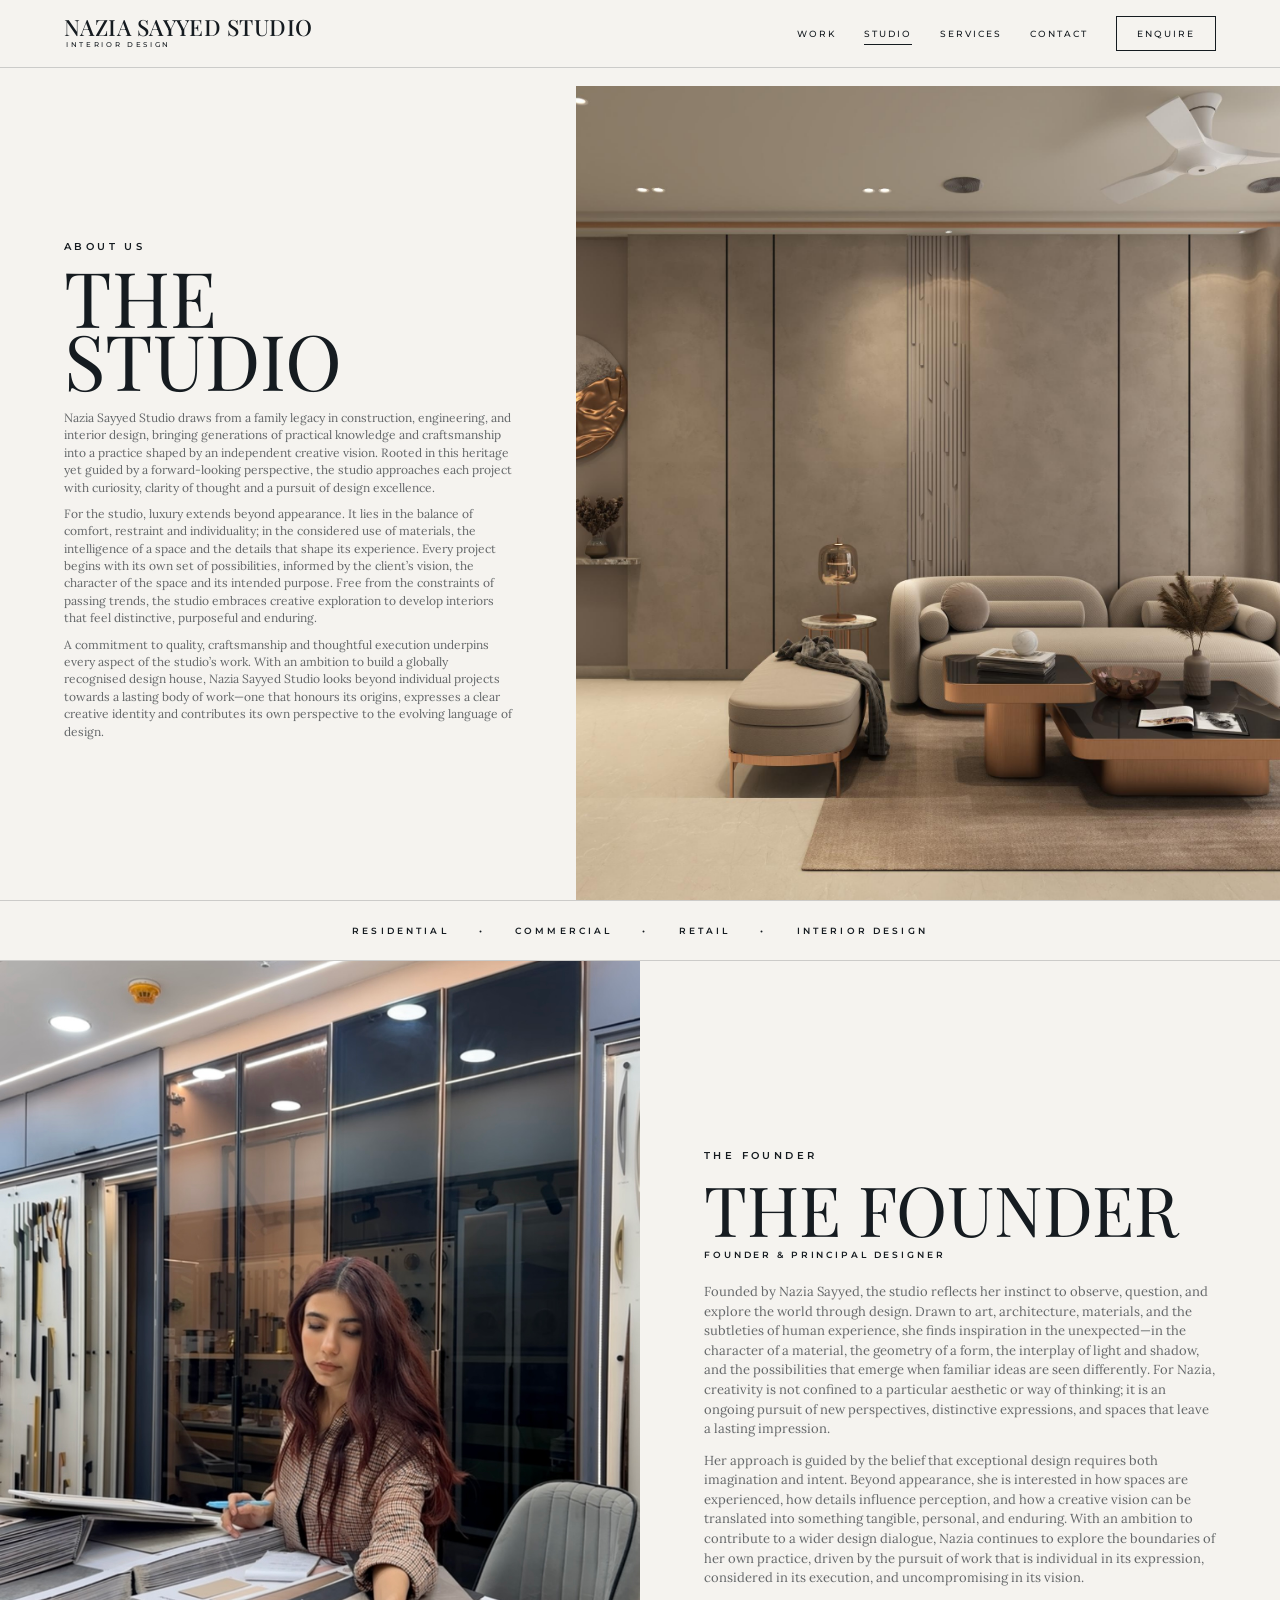
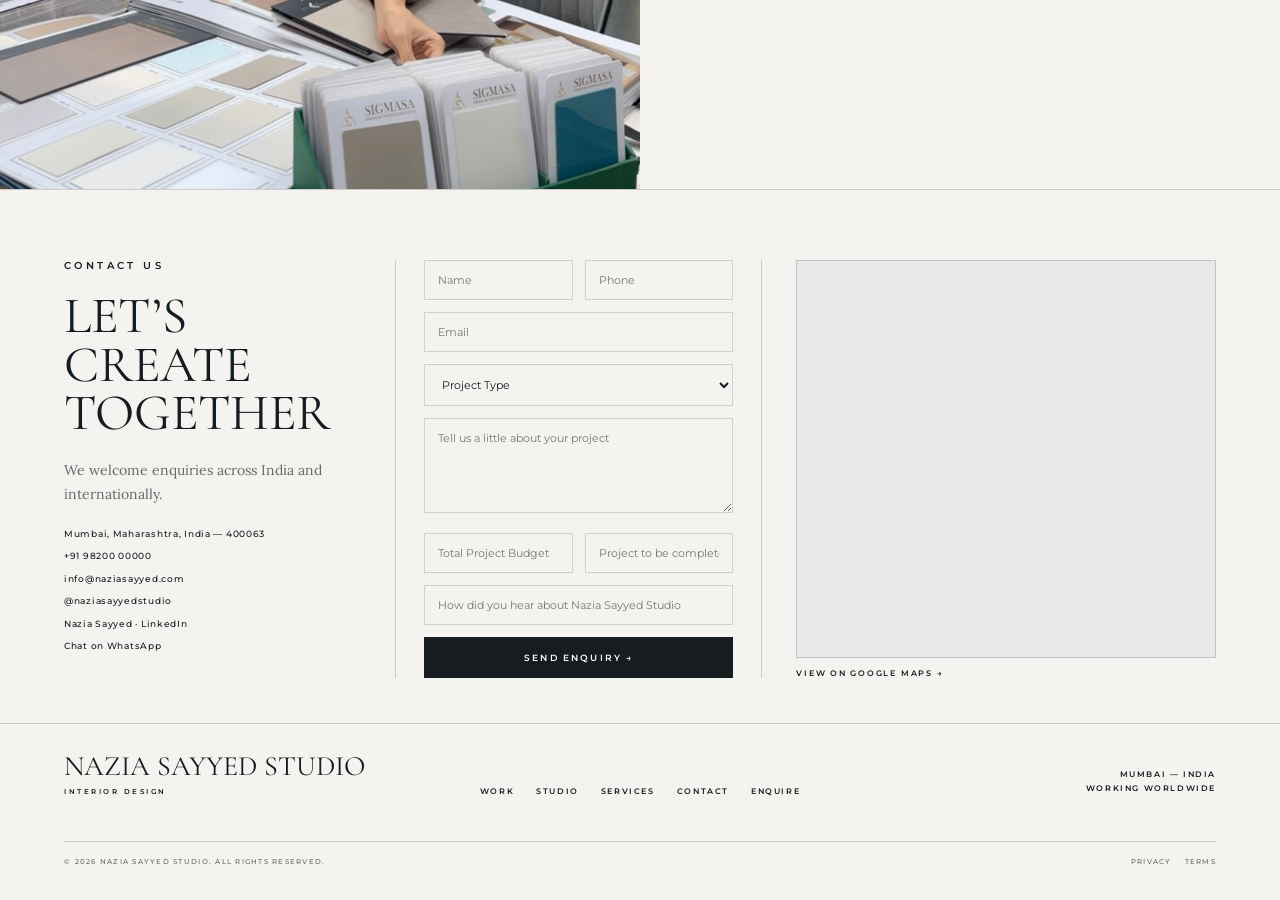
==== commit 5eb12ec1: "Fix merge conflict markers" ====
--- a/about.html
+++ b/about.html
@@ -1,4 +1,3 @@
-<<<<<<< HEAD
 <!doctype html><html lang="en"><head><meta charset="utf-8"><meta name="viewport" content="width=device-width,initial-scale=1"><title>The Studio | Nazia Sayyed Studio</title><link rel="stylesheet" href="style.css"><link rel="stylesheet" href="https://cdnjs.cloudflare.com/ajax/libs/font-awesome/6.4.0/css/all.min.css"></head>
 <body><div id="header-placeholder"></div>
 <section class="studio-hero">
@@ -18,110 +17,3 @@
  </div>
 </section>
 <div id="footer-placeholder"></div><script src="components.js"></script></body></html>
-=======
-<!DOCTYPE html>
-<html lang="en">
-<head>
-    <meta charset="UTF-8">
-    <meta name="viewport" content="width=device-width, initial-scale=1.0">
-    <title>About Us | Nazia Sayyed Studio</title>
-    
-    <link rel="stylesheet" href="https://cdnjs.cloudflare.com/ajax/libs/font-awesome/6.4.0/css/all.min.css">
-    <link rel="stylesheet" href="style.css">
-    
-    <style>
-        /* --- PAGE HEADER --- */
-        .page-header { padding: 130px 5% 10px; text-align: center; }
-        .page-header h1 { 
-            font-family: var(--font-brand); font-size: 3.5rem; color: var(--text-dark); 
-            margin-bottom: 0; font-weight: normal; text-transform: uppercase; letter-spacing: 2px;
-        }
-
-        /* --- ABOUT STUDIO SECTION --- */
-        .about-studio { padding: 10px 5% 80px; display: flex; justify-content: center; }
-        
-        /* INCREASED MAX-WIDTH: This allows the text to spread much wider across the screen */
-        .about-text-container { max-width: 1200px; text-align: center; }
-        
-        .about-text-container p { font-family: var(--font-body); font-size: 1.15rem; margin-bottom: 25px; line-height: 1.8; color: var(--text-dark); }
-        .about-text-container p:first-child { font-size: 1.4rem; margin-bottom: 35px; color: var(--accent); }
-
-        /* --- FOUNDER SECTION --- */
-        .founder-section { 
-            display: flex; align-items: center; gap: 8%; padding: 100px 10% 120px; 
-            background-color: transparent; border-top: 1px solid rgba(0, 0, 0, 0.1); 
-        }
-        .founder-img { width: 40%; position: relative; }
-        .founder-img::before { content: ''; position: absolute; top: -15px; left: -15px; width: 100%; height: 100%; border: 1px solid var(--accent); z-index: 0; }
-        .founder-img img { width: 100%; aspect-ratio: 4/5; object-fit: cover; display: block; position: relative; z-index: 1; }
-        
-        .founder-text { width: 52%; text-align: left; }
-        .founder-text h2 { 
-            font-family: var(--font-brand); font-size: 2.5rem; color: var(--text-dark); 
-            margin-bottom: 30px; font-weight: normal; 
-        }
-        .founder-text p { font-family: var(--font-body); font-size: 1.1rem; margin-bottom: 25px; line-height: 1.8; color: var(--text-dark); }
-
-        /* --- MOBILE RESPONSIVENESS --- */
-        @media (max-width: 900px) {
-            .founder-section { flex-direction: column; padding: 60px 5%; gap: 50px; }
-            .founder-img, .founder-text { width: 100%; }
-            .founder-img::before { top: -10px; left: -10px; }
-            .about-text-container { text-align: left; }
-            .about-text-container p:first-child { text-align: left; }
-        }
-    </style>
-</head>
-<body>
-
-    <!-- NAVIGATION -->
-    <div id="header-placeholder"></div>
-
-    <!-- HEADER -->
-    <header class="page-header reveal">
-        <h1>About Us</h1>
-    </header>
-
-    <!-- STUDIO INTRO -->
-    <section class="about-studio reveal">
-        <div class="about-text-container">
-            <p>Nazia Sayyed Studio is a luxury interior design practice built on a legacy of craftsmanship.</p>
-            <p>For generations, our family has been involved in construction and interior design, shaping spaces with an unwavering commitment to quality, precision, and excellence. This heritage continues to influence every project we undertake.</p>
-            <p>We believe that exceptional interiors are created through a thoughtful balance of design, functionality, and meticulous execution. Every space is approached as a unique expression of its owner, carefully curated to reflect their lifestyle while maintaining a timeless design language.</p>
-            <p>Working across residential, commercial, retail, and hospitality projects, we create interiors that are refined, enduring, and deeply personal—spaces where thoughtful design and impeccable craftsmanship come together to elevate everyday living.</p>
-        </div>
-    </section>
-
-    <!-- FOUNDER SECTION -->
-    <section class="founder-section reveal">
-        <div class="founder-img">
-            <!-- Replace with actual founder image. -->
-            <img src="https://images.unsplash.com/photo-1573496359142-b8d87734a5a2?ixlib=rb-4.0.3&auto=format&fit=crop&w=800&q=80" alt="Nazia Sayyed">
-        </div>
-        <div class="founder-text">
-            <h2>About the Founder</h2>
-            <p>Founded by Nazia Sayyed, the studio is shaped by her enduring interest in art, craftsmanship, and the human experience of space. She believes that interior design is not merely a technical discipline, but an intuitive process of understanding how people live, feel, and connect with their surroundings.</p>
-            <p>Guided by observation and an appreciation for timeless design, her work seeks to create spaces that are quietly expressive, deeply personal, and crafted to endure.</p>
-        </div>
-    </section>
-
-    <!-- FOOTER -->
-    <div id="footer-placeholder"></div>
-    <script src="components.js"></script>
-
-    <!-- JS for Animations -->
-    <script>
-        function revealElements() {
-            var reveals = document.querySelectorAll('.reveal');
-            for (var i = 0; i < reveals.length; i++) {
-                var windowHeight = window.innerHeight;
-                var elementTop = reveals[i].getBoundingClientRect().top;
-                if (elementTop < windowHeight - 100) reveals[i].classList.add('active');
-            }
-        }
-        window.addEventListener('scroll', revealElements);
-        revealElements();
-    </script>
-</body>
-</html>
->>>>>>> ad4204b2c7229ab17af88abeff76f495488cac37
--- a/style.css
+++ b/style.css
@@ -1,4 +1,3 @@
-<<<<<<< HEAD
 @import url('https://fonts.googleapis.com/css2?family=Cormorant+Garamond:wght@400;500;600&family=Lora:wght@400;500&family=Montserrat:wght@400;500;600&family=Playfair+Display:wght@400;500;600&display=swap');
 
 :root{
@@ -90,829 +89,3 @@
   :root{--pad:22px}.mobile-menu-btn{display:block}.nav-links{display:none;position:absolute;top:100%;right:22px;left:22px;padding:18px;background:rgba(245,243,239,.98);color:var(--ink);border:1px solid var(--line);box-shadow:0 15px 40px rgba(0,0,0,.08);flex-direction:column;align-items:stretch}.nav-links.active{display:flex}.nav-links .enquire{text-align:center}.nav-social-icons{display:none}.hero{min-height:0;height:100svh}.hero-content-left{width:100%;margin-bottom:60px}.hero-title{font-size:clamp(56px,16vw,95px)}.hero-side-note{display:none}.home-studio,.studio-hero,.founder-section{grid-template-columns:1fr}.home-studio-image{order:-1}.home-studio-copy{max-width:none}.projects-grid{grid-template-columns:repeat(2,1fr)}.services-strip{grid-template-columns:1fr}.service-mini{border-right:0;border-bottom:1px solid var(--line);min-height:auto}.service-mini:last-child{border-bottom:0}.instagram-grid{grid-template-columns:repeat(3,1fr)}.contact-layout{grid-template-columns:1fr}.contact-form{border:0;padding:0}.contact-map-wrap{grid-column:auto}.minimal-footer{grid-template-columns:1fr;text-align:center}.footer-nav{justify-content:center;flex-wrap:wrap}.footer-right{text-align:center}.footer-bottom{flex-direction:column;gap:8px;text-align:center}.page-hero{min-height:280px;padding-top:90px}.page-hero-inner{grid-template-columns:1fr;gap:25px}.studio-hero{height:auto;min-height:0;max-height:none}.studio-copy{padding:110px var(--pad) 55px;overflow:visible}.studio-copy h1{font-size:clamp(68px,18vw,100px)}.studio-copy p{font-size:14px;line-height:1.6}.studio-hero-image{height:auto;min-height:500px}.founder-section{height:auto;min-height:0;max-height:none}.founder-img{height:auto;min-height:500px}.founder-text{padding:55px var(--pad);overflow:visible}.founder-text p{font-size:14px;line-height:1.6}.portfolio-grid{grid-template-columns:repeat(2,1fr)}.viewer-head{grid-template-columns:1fr;gap:20px}.viewer-subtitle{text-align:left}.viewer-grid{grid-template-columns:1fr}.viewer-shell{padding-top:95px}
 }
 @media(max-width:520px){.hero-buttons{flex-direction:column;max-width:240px}.projects-grid,.portfolio-grid{grid-template-columns:1fr}.project-card{aspect-ratio:4/5}.section-heading{align-items:flex-start;flex-direction:column}.service-editorial{grid-template-columns:1fr;height:auto;min-height:0}.service-editorial:nth-child(even) .service-img{order:0}.service-editorial:nth-child(even) .service-content{order:0}.service-img{min-height:330px}.service-content{padding:45px 0}.form-row{grid-template-columns:1fr}.instagram-grid{grid-template-columns:repeat(2,1fr)}.studio-copy h1{font-size:68px}.founder-text h2{font-size:62px}.viewer-head h2{font-size:60px}.contact-section{padding-left:var(--pad);padding-right:var(--pad)}}
-=======
-/* --- 1. CORE VARIABLES & SETUP --- */
-@import url('https://fonts.googleapis.com/css2?family=Lato:wght@300;400;700&display=swap');
-
-:root {
-    --bg-color: #F6F6F6;
-    --accent: #A59B90;
-    /* Greige */
-    --text-dark: #000000;
-    /* Black */
-    /* Primary font fallback to Segoe UI/sans-serif if Optima isn't installed locally */
-    --font-brand: 'Optima', 'Segoe UI', sans-serif;
-    --font-body: 'Lato', sans-serif;
-}
-
-* {
-    margin: 0;
-    padding: 0;
-    box-sizing: border-box;
-}
-
-body {
-    background-color: var(--bg-color);
-    color: var(--text-dark);
-    font-family: var(--font-body);
-    line-height: 1.6;
-    overflow-x: hidden;
-}
-
-a {
-    text-decoration: none;
-    color: inherit;
-}
-
-/* --- SCROLL ANIMATION CLASSES --- */
-.reveal {
-    opacity: 0;
-    transform: translateY(40px);
-    transition: all 0.8s ease-out;
-}
-
-.reveal.active {
-    opacity: 1;
-    transform: translateY(0);
-}
-
-/* --- GLOBAL SECTION TITLES --- */
-.section-title {
-    font-family: var(--font-brand);
-    font-size: 2.8rem;
-    color: var(--text-dark);
-    text-align: center;
-    margin-bottom: 20px;
-    font-weight: normal;
-}
-
-/* --- 2. NAVIGATION (HEADER) --- */
-nav {
-    position: fixed;
-    top: 0;
-    width: 100%;
-    padding: 18px 5%;
-    display: flex;
-    justify-content: space-between;
-    align-items: center;
-    z-index: 1000;
-    background-color: transparent;
-    transition: all 0.5s ease;
-}
-
-/* Two-Line Logo Styling */
-.logo-container {
-    display: flex;
-    flex-direction: column;
-    gap: 4px;
-    text-decoration: none;
-}
-
-.logo-main {
-    font-family: var(--font-brand);
-    font-size: 1.8rem;
-    letter-spacing: 3px;
-    font-weight: normal;
-    color: #ffffff;
-    text-transform: uppercase;
-    transition: color 0.4s ease;
-}
-
-.logo-sub {
-    font-family: var(--font-body);
-    font-size: 0.65rem;
-    letter-spacing: 5px;
-    font-weight: 400;
-    color: #ffffff;
-    text-transform: uppercase;
-    transition: color 0.4s ease;
-}
-
-/* Nav Links Styling */
-.nav-links {
-    display: flex;
-    gap: 30px;
-    align-items: center;
-}
-
-.nav-links a {
-    font-family: var(--font-body);
-    font-size: 0.75rem;
-    letter-spacing: 2px;
-    text-transform: uppercase;
-    color: #ffffff;
-    font-weight: 400;
-    transition: opacity 0.3s ease, color 0.4s ease;
-}
-
-.nav-links a:hover {
-    opacity: 0.6;
-}
-
-/* Scrolled State (Turns background white, text black) */
-nav.scrolled {
-    background-color: rgba(246, 246, 246, 0.98);
-    padding: 10px 5%;
-    box-shadow: 0 4px 20px rgba(0, 0, 0, 0.04);
-}
-
-nav.scrolled .logo-main,
-nav.scrolled .logo-sub,
-nav.scrolled .nav-links a,
-nav.scrolled .mobile-menu-btn {
-    color: var(--text-dark);
-}
-
-/* --- 3. HERO BUTTONS (MATCHING IMAGE) --- */
-.hero-content-left {
-    position: absolute;
-    bottom: 20%;
-    /* Adjust this to move buttons higher or lower */
-    left: 5%;
-    z-index: 10;
-}
-
-.hero-buttons {
-    display: flex;
-    gap: 20px;
-}
-
-/* Solid White Button */
-.btn-solid {
-    background: #ffffff;
-    color: #000000;
-    font-family: var(--font-body);
-    font-size: 0.75rem;
-    letter-spacing: 2px;
-    text-transform: uppercase;
-    padding: 18px 35px;
-    border: none;
-    cursor: pointer;
-    transition: background 0.3s ease;
-}
-
-.btn-solid:hover {
-    background: #e0e0e0;
-}
-
-/* Transparent Border Button */
-.btn-outline {
-    background: transparent;
-    color: #ffffff;
-    font-family: var(--font-body);
-    font-size: 0.75rem;
-    letter-spacing: 2px;
-    text-transform: uppercase;
-    padding: 18px 45px;
-    border: 1px solid rgba(255, 255, 255, 0.7);
-    cursor: pointer;
-    transition: all 0.3s ease;
-}
-
-.btn-outline:hover {
-    background: #ffffff;
-    color: #000000;
-}
-
-/* Mobile Adjustments for the new layout */
-@media (max-width: 900px) {
-    .logo-main {
-        font-size: 1.4rem;
-        letter-spacing: 2px;
-    }
-
-    .logo-sub {
-        font-size: 0.5rem;
-        letter-spacing: 3px;
-    }
-
-    .hero-content-left {
-        bottom: 10%;
-        width: 90%;
-    }
-
-    .hero-buttons {
-        flex-direction: column;
-        width: 100%;
-        gap: 15px;
-    }
-
-    .btn-solid,
-    .btn-outline {
-        width: 100%;
-        text-align: center;
-    }
-}
-
-/* --- 3. HERO VIDEO SECTION --- */
-.hero {
-    position: relative;
-    height: 100vh;
-    width: 100%;
-    overflow: hidden;
-    display: flex;
-    align-items: flex-end;
-    justify-content: flex-end;
-}
-
-.hero-video {
-    position: absolute;
-    top: 50%;
-    left: 50%;
-    min-width: 100%;
-    min-height: 100%;
-    transform: translate(-50%, -50%);
-    z-index: -2;
-    object-fit: cover;
-}
-
-.hero-overlay {
-    position: absolute;
-    top: 0;
-    left: 0;
-    width: 100%;
-    height: 100%;
-    background: rgba(0, 0, 0, 0.25);
-    z-index: -1;
-}
-
-.hero-bottom-right {
-    position: relative;
-    z-index: 10;
-    margin: 0 5% 50px 0;
-    display: flex;
-    gap: 15px;
-    /* Removed the background, border, and backdrop-filter */
-}
-
-.btn-transparent {
-    font-family: var(--font-brand);
-    color: #fff;
-    font-size: 1.1rem;
-    letter-spacing: 1px;
-    padding: 10px 25px;
-    border: 1px solid #fff;
-    transition: all 0.3s ease;
-    background: transparent;
-    cursor: pointer;
-}
-
-.btn-transparent:hover {
-    background: #fff;
-    color: var(--text-dark);
-}
-
-/* --- 4. WHO WE ARE (MINIMUM SPACE) --- */
-.who-we-are {
-    display: flex;
-    align-items: center;
-    padding: 40px 5%;
-    gap: 5%;
-    background: var(--bg-color);
-}
-
-.who-image {
-    width: 45%;
-}
-
-.who-image img {
-    width: 100%;
-    height: auto;
-    object-fit: cover;
-    aspect-ratio: 4/5;
-}
-
-.who-text {
-    width: 50%;
-}
-
-.who-text h2 {
-    font-family: var(--font-brand);
-    font-size: 3rem;
-    color: var(--text-dark);
-    margin-bottom: 20px;
-    font-weight: normal;
-}
-
-.who-text p {
-    font-size: 1.15rem;
-    margin-bottom: 20px;
-    line-height: 1.8;
-    color: var(--text-dark);
-}
-
-/* --- 5. PROJECTS --- */
-.projects-section {
-    padding: 60px 5%;
-}
-
-.projects-grid {
-    display: grid;
-    grid-template-columns: repeat(3, 1fr);
-    gap: 30px;
-    margin-top: 30px;
-}
-
-.project-card {
-    position: relative;
-    overflow: hidden;
-    cursor: pointer;
-    background: #eaeaea;
-    aspect-ratio: 4/5;
-}
-
-.project-card img {
-    width: 100%;
-    height: 100%;
-    object-fit: cover;
-    display: block;
-    transition: transform 0.8s ease;
-}
-
-.project-card:hover img {
-    transform: scale(1.04);
-}
-
-.project-overlay {
-    position: absolute;
-    top: 0;
-    left: 0;
-    right: 0;
-    bottom: 0;
-    background: rgba(0, 0, 0, 0.65);
-    display: flex;
-    flex-direction: column;
-    justify-content: center;
-    align-items: center;
-    text-align: center;
-    padding: 20px;
-    opacity: 0;
-    transition: opacity 0.5s ease;
-    color: #fff;
-}
-
-.project-card:hover .project-overlay {
-    opacity: 1;
-}
-
-.project-overlay h3 {
-    font-family: var(--font-brand);
-    font-size: 1.8rem;
-    margin-bottom: 8px;
-    transform: translateY(15px);
-    transition: transform 0.5s ease;
-    font-weight: normal;
-}
-
-.project-overlay .proj-loc {
-    font-family: var(--font-body);
-    font-size: 0.9rem;
-    text-transform: uppercase;
-    letter-spacing: 2px;
-    margin-bottom: 4px;
-    transform: translateY(15px);
-    transition: transform 0.5s ease;
-}
-
-.project-overlay .proj-tag {
-    font-family: var(--font-body);
-    font-style: italic;
-    font-size: 1rem;
-    color: #e0e0e0;
-    transform: translateY(15px);
-    transition: transform 0.5s ease;
-}
-
-.project-card:hover .project-overlay h3,
-.project-card:hover .project-overlay .proj-loc,
-.project-card:hover .project-overlay .proj-tag {
-    transform: translateY(0);
-}
-
-/* --- EXPLORE ALL PROJECTS BUTTON --- */
-.view-all-wrapper {
-    display: flex;
-    justify-content: flex-end;
-    /* Pushes the button to the right */
-    margin-top: 40px;
-}
-
-.btn-view-all {
-    font-family: var(--font-body);
-    font-size: 0.75rem;
-    /* Relatively small */
-    letter-spacing: 2px;
-    text-transform: uppercase;
-    color: var(--text-dark);
-    background: transparent;
-    border: 1px solid var(--text-dark);
-    padding: 12px 25px;
-    cursor: pointer;
-    transition: all 0.3s ease;
-}
-
-.btn-view-all:hover {
-    background: var(--text-dark);
-    color: #ffffff;
-}
-
-/* --- 6. SERVICES (NO EMPTY SPACE, NO NUMBERS) --- */
-.services-section {
-    padding: 40px 5%;
-    background-color: var(--bg-color);
-}
-
-.services-grid {
-    display: grid;
-    grid-template-columns: repeat(3, 1fr);
-    gap: 20px;
-    margin-top: 30px;
-}
-
-.service-item {
-    text-align: center;
-    cursor: pointer;
-}
-
-.service-item img {
-    width: 100%;
-    aspect-ratio: 4/5;
-    object-fit: cover;
-    margin-bottom: 15px;
-    transition: transform 0.6s ease;
-}
-
-.service-item:hover img {
-    transform: scale(1.02);
-}
-
-.service-item h3 {
-    font-family: var(--font-brand);
-    font-size: 1.4rem;
-    font-weight: normal;
-    color: var(--text-dark);
-}
-
-/* --- 7. TESTIMONIALS SLIDER --- */
-.testimonials-section {
-    padding: 80px 5%;
-    background-color: #eaeaea;
-    overflow: hidden;
-}
-
-.testimonials-section h2 {
-    margin-bottom: 50px;
-}
-
-.testimonial-slider-container {
-    position: relative;
-    max-width: 900px;
-    margin: 0 auto;
-    overflow: hidden;
-    /* Hides the slides that are off-screen */
-    text-align: center;
-}
-
-.testimonial-slider {
-    display: flex;
-    transition: transform 0.8s cubic-bezier(0.25, 1, 0.5, 1);
-    /* Smooth sliding animation */
-}
-
-.testimonial-slide {
-    min-width: 100%;
-    box-sizing: border-box;
-    padding: 0 20px;
-}
-
-.testimonial-slide .quote {
-    font-family: var(--font-brand);
-    font-size: 2rem;
-    line-height: 1.4;
-    color: var(--accent);
-    margin-bottom: 25px;
-    font-weight: normal;
-}
-
-.testimonial-slide .author {
-    font-family: var(--font-body);
-    font-size: 1rem;
-    color: var(--text-dark);
-    letter-spacing: 2px;
-    text-transform: uppercase;
-}
-
-.slider-dots {
-    display: flex;
-    justify-content: center;
-    gap: 12px;
-    margin-top: 40px;
-}
-
-.slider-dots .dot {
-    width: 8px;
-    height: 8px;
-    background-color: #ccc;
-    border-radius: 50%;
-    cursor: pointer;
-    transition: all 0.3s ease;
-}
-
-.slider-dots .dot.active {
-    background-color: var(--accent);
-    transform: scale(1.3);
-}
-
-/* Mobile Adjustments */
-@media (max-width: 900px) {
-    .testimonial-slide .quote {
-        font-size: 1.5rem;
-    }
-}
-
-/* --- 8. CONTACT US SECTION (REFERENCE MATCH) --- */
-.contact-section {
-    padding: 80px 5%;
-    background: var(--bg-color);
-}
-
-.contact-layout {
-    display: flex;
-    gap: 80px;
-}
-
-.contact-left {
-    width: 45%;
-}
-
-.contact-left h2 {
-    font-family: var(--font-brand);
-    font-size: 3rem;
-    text-transform: uppercase;
-    font-weight: 300;
-    letter-spacing: 2px;
-    margin-bottom: 30px;
-    color: var(--text-dark);
-}
-
-.contact-left p {
-    font-size: 1.1rem;
-    margin-bottom: 15px;
-    color: var(--text-dark);
-}
-
-.contact-map {
-    margin-top: 30px;
-    width: 100%;
-    height: 350px;
-    border: 1px solid rgba(0, 0, 0, 0.1);
-}
-
-.contact-map iframe {
-    width: 100%;
-    height: 100%;
-    border: 0;
-    filter: grayscale(100%) contrast(1.1);
-}
-
-.contact-right {
-    width: 55%;
-    padding-top: 15px;
-}
-
-.form-row {
-    display: flex;
-    gap: 40px;
-    margin-bottom: 35px;
-}
-
-.form-group {
-    width: 100%;
-    margin-bottom: 35px;
-}
-
-.contact-input {
-    width: 100%;
-    border: none;
-    border-bottom: 1px solid #333;
-    background: transparent;
-    padding: 10px 0;
-    font-family: var(--font-body);
-    font-size: 1rem;
-    color: var(--text-dark);
-    outline: none;
-}
-
-.contact-input::placeholder {
-    color: #666;
-}
-
-.btn-submit-contact {
-    background: #39281E;
-    color: #fff;
-    padding: 18px 0;
-    width: 100%;
-    border: none;
-    font-family: var(--font-brand);
-    font-size: 1.2rem;
-    cursor: pointer;
-    margin-top: 20px;
-    transition: background 0.3s ease;
-}
-
-.btn-submit-contact:hover {
-    background: #1a1a1a;
-}
-
-/* --- 9. MINIMAL FOOTER --- */
-.minimal-footer {
-    display: flex;
-    justify-content: space-between;
-    align-items: center;
-    padding: 30px 5%;
-    background: var(--bg-color);
-    border-top: 1px solid rgba(0, 0, 0, 0.1);
-}
-
-.footer-socials {
-    display: flex;
-    gap: 20px;
-}
-
-.footer-socials a {
-    font-size: 1.4rem;
-    color: var(--text-dark);
-    transition: color 0.3s;
-}
-
-.footer-socials a:hover {
-    color: var(--accent);
-}
-
-.footer-copyright {
-    font-family: var(--font-body);
-    font-size: 1rem;
-    color: var(--text-dark);
-}
-
-/* --- MOBILE RESPONSIVENESS --- */
-.mobile-menu-btn {
-    display: none;
-    /* Hidden on desktop */
-    background: none;
-    border: none;
-    font-size: 1.6rem;
-    color: #ffffff;
-    /* Starts pure white to match the transparent header */
-    cursor: pointer;
-    padding: 5px;
-    transition: color 0.4s ease;
-}
-
-@media (max-width: 900px) {
-    .mobile-menu-btn {
-        display: block;
-    }
-    nav .nav-links a {
-        color: var(--text-dark) !important;
-        opacity: 1; /* Ensures they are fully visible */
-    }
-    
-    /* Keep hover effect subtle in mobile */
-    nav .nav-links a:hover {
-        opacity: 0.7;
-    }
-
-    .nav-links {
-        display: none;
-        position: fixed;
-        top: 70px;
-        left: 0;
-        width: 100%;
-        background-color: var(--bg-color);
-        flex-direction: column;
-        align-items: center;
-        padding: 30px 0;
-        gap: 20px;
-        box-shadow: 0 10px 25px rgba(0, 0, 0, 0.1);
-        z-index: 999;
-    }
-
-    .nav-links.active {
-        display: flex;
-    }
-
-    /* Shift the mobile video focus to the left edge */
-    .hero-video {
-        top: 0;
-        left: 0;
-        width: 100%;
-        height: 100%;
-        transform: none; /* Removes the center-alignment hack */
-        object-position: 90% center; /* Anchors the video to the left side */
-    }
-
-    .who-we-are {
-        flex-direction: column;
-    }
-
-    .who-image,
-    .who-text {
-        width: 100%;
-    }
-
-    .projects-grid,
-    .services-grid {
-        grid-template-columns: 1fr;
-    }
-
-    .hero-bottom-right {
-        right: auto;
-        left: 5%;
-        bottom: 20px;
-        width: 90%;
-        justify-content: space-between;
-    }
-
-    .contact-layout {
-        flex-direction: column;
-        gap: 40px;
-    }
-
-    .contact-left,
-    .contact-right {
-        width: 100%;
-    }
-
-    .form-row {
-        flex-direction: column;
-        gap: 35px;
-    }
-
-    .project-overlay {
-        opacity: 1 !important;
-        background: linear-gradient(to top, rgba(0, 0, 0, 0.9), transparent) !important;
-        justify-content: flex-end;
-        padding: 20px;
-    }
-
-    .project-overlay h3 {
-        transform: translateY(0) !important;
-        font-size: 1.4rem;
-    }
-
-    /* Make Project Cards Landscape for Mobile */
-    .project-card {
-        aspect-ratio: 16 / 10;
-    }
-
-    /* Touch Device Card Overlay (No Hover Required) */
-    .project-overlay {
-        opacity: 1 !important;
-        background: linear-gradient(to top, rgba(0, 0, 0, 0.85) 0%, rgba(0, 0, 0, 0.3) 50%, transparent 100%) !important;
-        justify-content: flex-end;
-        padding: 20px;
-    }
-
-    /* Lock the text positions so they don't pop in */
-    .project-overlay h3,
-    .project-overlay .proj-loc,
-    .project-overlay .proj-tag {
-        transform: translateY(0) !important;
-    }
-
-    /* Adjust sizes for mobile landscape cards */
-    .project-overlay h3 {
-        font-size: 1.5rem;
-        margin-bottom: 2px;
-    }
-
-    .project-overlay .proj-loc {
-        font-size: 0.75rem;
-        letter-spacing: 1px;
-        margin-bottom: 2px;
-    }
-
-    .project-overlay .proj-tag {
-        font-size: 0.9rem;
-    }
-
-    /* Force the Explore button to stay right-aligned and compact */
-    .view-all-wrapper {
-        justify-content: flex-end !important;
-        /* Locks it to the right */
-        margin-top: 25px;
-    }
-
-    .btn-view-all {
-        width: auto !important;
-        /* Prevents it from stretching to 100% */
-        font-size: 0.65rem;
-        /* Slightly smaller text for mobile */
-        padding: 10px 18px;
-        /* Tighter padding to keep the box small */
-        white-space: nowrap;
-        /* Prevents the text from wrapping onto two lines */
-    }
-}
->>>>>>> ad4204b2c7229ab17af88abeff76f495488cac37
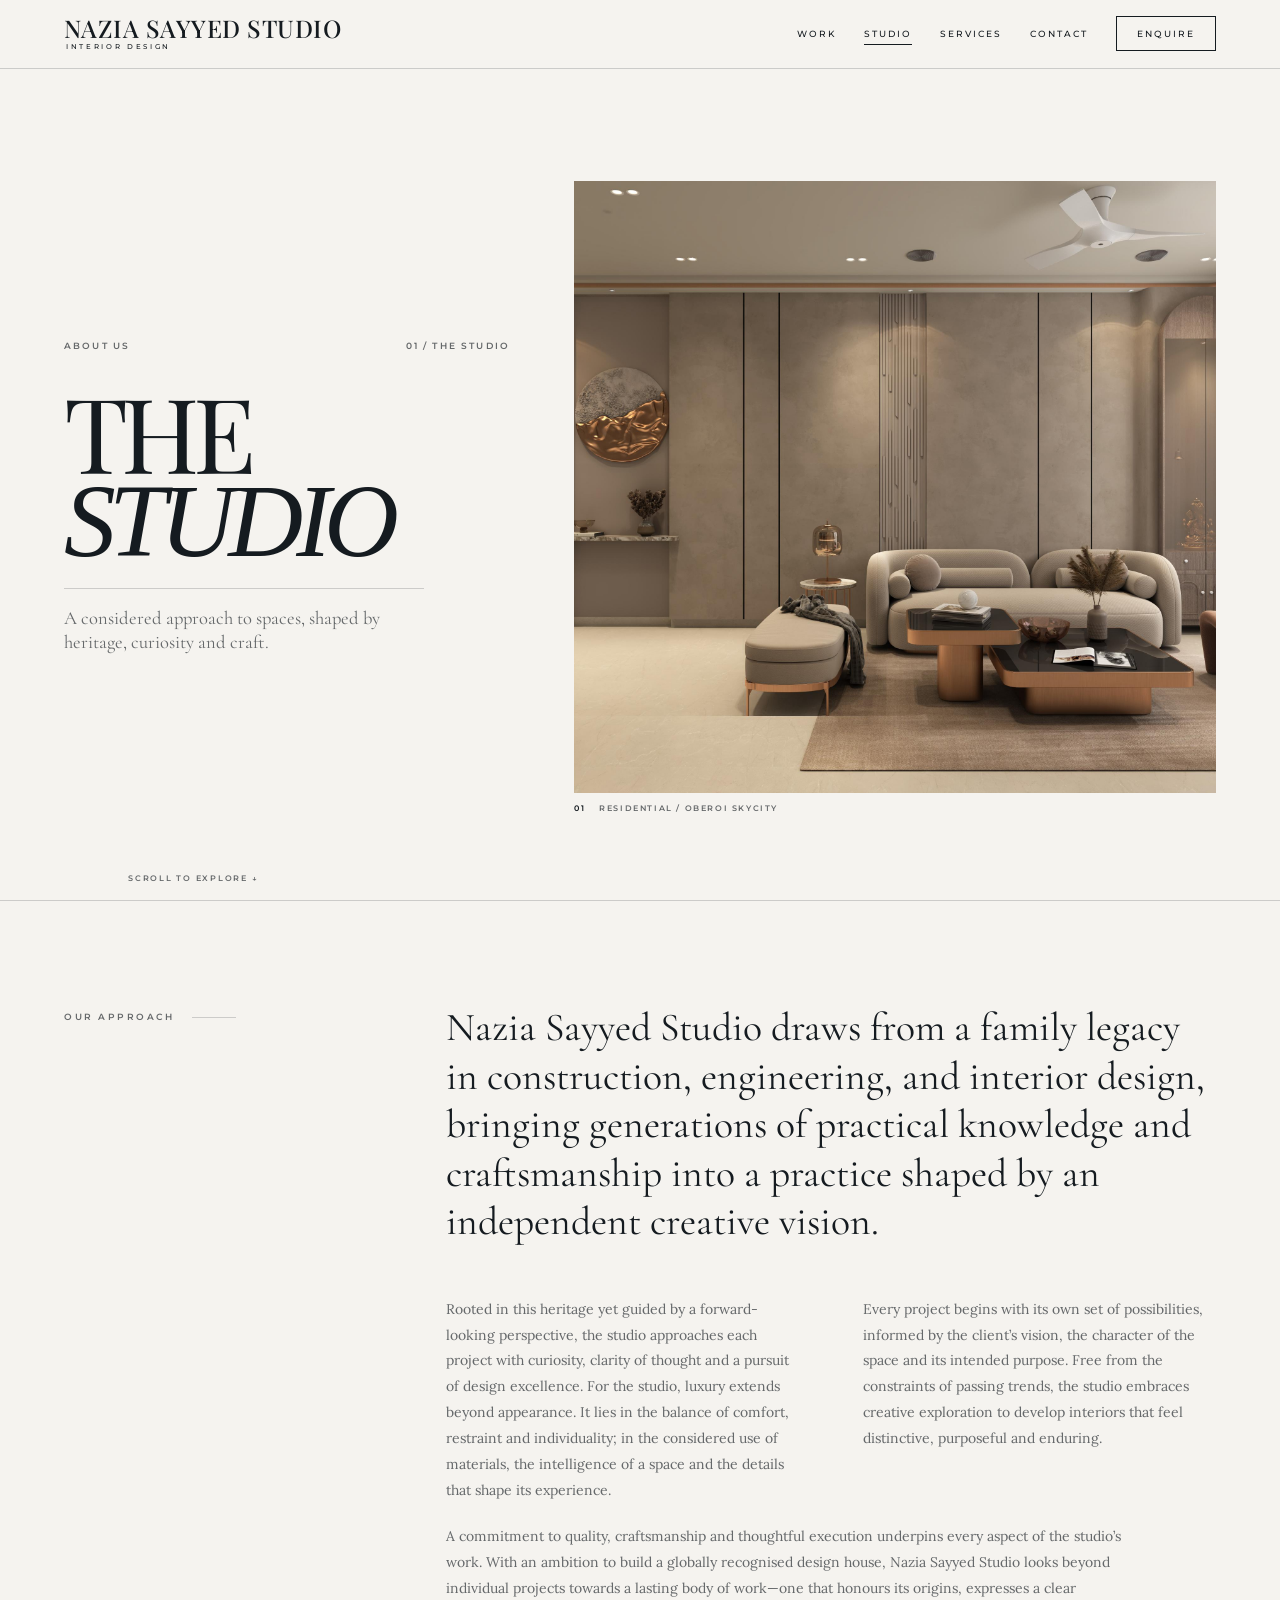
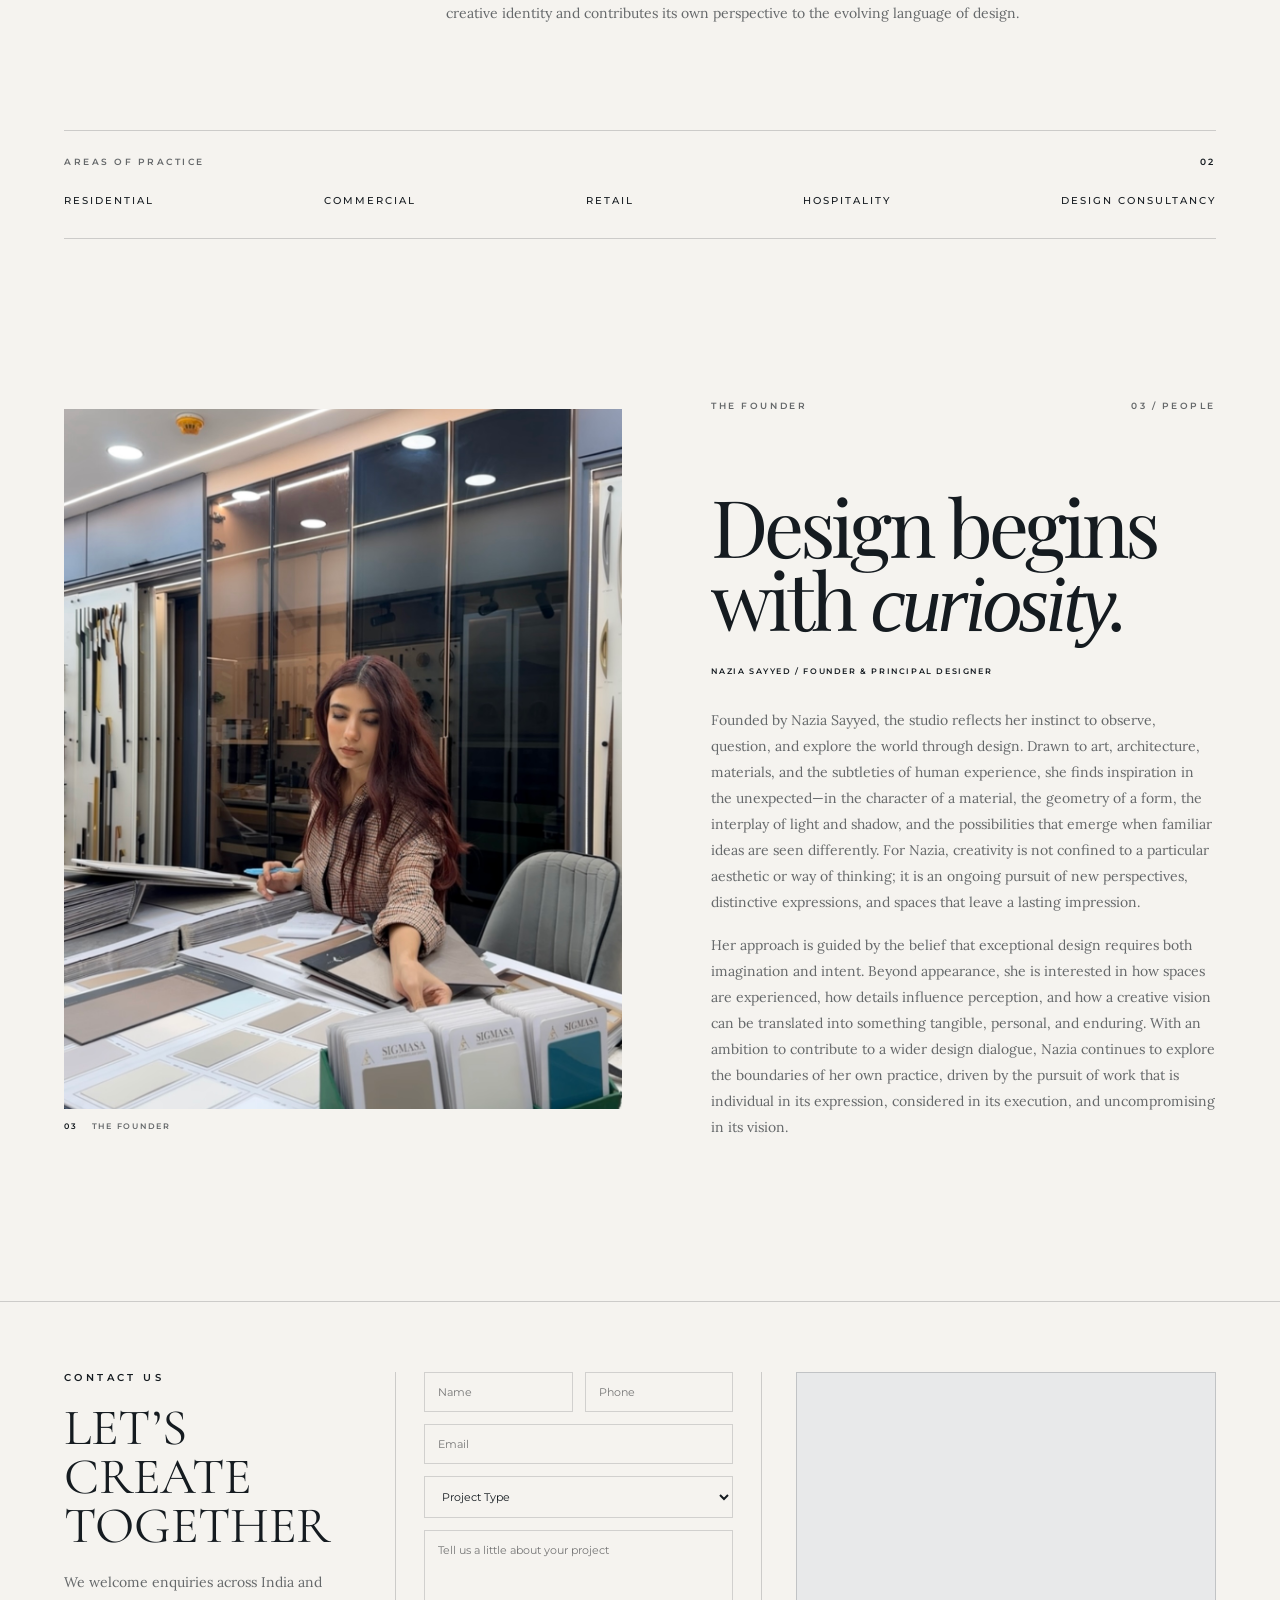
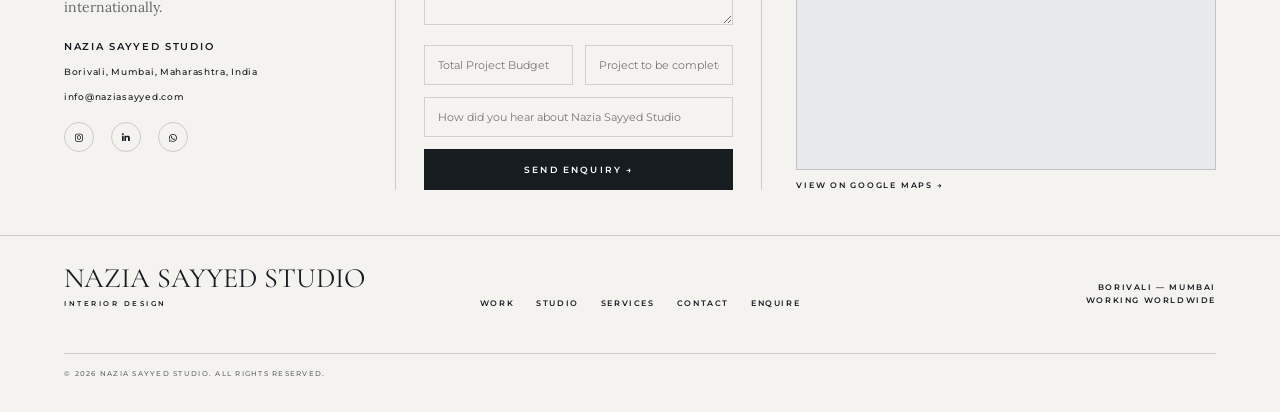
==== commit 59abfc4f: "Redesign studio page with editorial layout and responsive refinements" ====
--- a/about.html
+++ b/about.html
@@ -1,19 +1,77 @@
-<!doctype html><html lang="en"><head><meta charset="utf-8"><meta name="viewport" content="width=device-width,initial-scale=1"><title>The Studio | Nazia Sayyed Studio</title><link rel="stylesheet" href="style.css"><link rel="stylesheet" href="https://cdnjs.cloudflare.com/ajax/libs/font-awesome/6.4.0/css/all.min.css"></head>
-<body><div id="header-placeholder"></div>
-<section class="studio-hero">
-  <div class="studio-copy"><div class="eyebrow">ABOUT US</div><h1>THE<br>STUDIO</h1>
-  <p>Nazia Sayyed Studio draws from a family legacy in construction, engineering, and interior design, bringing generations of practical knowledge and craftsmanship into a practice shaped by an independent creative vision. Rooted in this heritage yet guided by a forward-looking perspective, the studio approaches each project with curiosity, clarity of thought and a pursuit of design excellence.</p>
-  <p>For the studio, luxury extends beyond appearance. It lies in the balance of comfort, restraint and individuality; in the considered use of materials, the intelligence of a space and the details that shape its experience. Every project begins with its own set of possibilities, informed by the client’s vision, the character of the space and its intended purpose. Free from the constraints of passing trends, the studio embraces creative exploration to develop interiors that feel distinctive, purposeful and enduring.</p>
-  <p>A commitment to quality, craftsmanship and thoughtful execution underpins every aspect of the studio’s work. With an ambition to build a globally recognised design house, Nazia Sayyed Studio looks beyond individual projects towards a lasting body of work—one that honours its origins, expresses a clear creative identity and contributes its own perspective to the evolving language of design.</p>
-  </div>
-  <div class="studio-hero-image"><img src="Images/RESIDENTIAL/1. OBEROI SKYCITY/1. LIVING ROOM/1.jpg" alt="Nazia Sayyed Studio interior"></div>
-</section>
-<div class="studio-sectors"><span>RESIDENTIAL</span><span>•</span><span>COMMERCIAL</span><span>•</span><span>RETAIL</span><span>•</span><span>INTERIOR DESIGN</span></div>
-<section class="founder-section">
- <div class="founder-img"><img src="Images/founder.PNG" alt="Nazia Sayyed, Founder and Principal Designer" loading="lazy"></div>
- <div class="founder-text"><div class="eyebrow">THE FOUNDER</div><h2>THE FOUNDER</h2><div class="founder-role">FOUNDER & PRINCIPAL DESIGNER</div>
- <p>Founded by Nazia Sayyed, the studio reflects her instinct to observe, question, and explore the world through design. Drawn to art, architecture, materials, and the subtleties of human experience, she finds inspiration in the unexpected—in the character of a material, the geometry of a form, the interplay of light and shadow, and the possibilities that emerge when familiar ideas are seen differently. For Nazia, creativity is not confined to a particular aesthetic or way of thinking; it is an ongoing pursuit of new perspectives, distinctive expressions, and spaces that leave a lasting impression.</p>
- <p>Her approach is guided by the belief that exceptional design requires both imagination and intent. Beyond appearance, she is interested in how spaces are experienced, how details influence perception, and how a creative vision can be translated into something tangible, personal, and enduring. With an ambition to contribute to a wider design dialogue, Nazia continues to explore the boundaries of her own practice, driven by the pursuit of work that is individual in its expression, considered in its execution, and uncompromising in its vision.</p>
- </div>
-</section>
-<div id="footer-placeholder"></div><script src="components.js"></script></body></html>
+<!doctype html>
+<html lang="en">
+<head>
+  <meta charset="utf-8">
+  <meta name="viewport" content="width=device-width,initial-scale=1">
+  <title>The Studio | Nazia Sayyed Studio</title>
+  <link rel="stylesheet" href="style.css">
+  <link rel="stylesheet" href="https://cdnjs.cloudflare.com/ajax/libs/font-awesome/6.4.0/css/all.min.css">
+</head>
+<body class="studio-page">
+  <div id="header-placeholder"></div>
+
+  <main class="studio-editorial-page">
+    <section class="studio-editorial-intro">
+      <div class="studio-editorial-heading">
+        <div class="studio-edition-line">
+          <span>ABOUT US</span>
+          <span>01 / THE STUDIO</span>
+        </div>
+        <h1>THE<br><em>STUDIO</em></h1>
+        <p class="studio-intro-note">A considered approach to spaces, shaped by heritage, curiosity and craft.</p>
+      </div>
+      <figure class="studio-editorial-image">
+        <img src="Images/RESIDENTIAL/1. OBEROI SKYCITY/1. LIVING ROOM/1.jpg"
+             alt="Living room interior by Nazia Sayyed Studio">
+        <figcaption><span>01</span> RESIDENTIAL / OBEROI SKYCITY</figcaption>
+      </figure>
+    </section>
+
+    <section class="studio-editorial-story" aria-label="About the studio">
+      <div class="studio-story-label">
+        <span>OUR APPROACH</span>
+        <span class="studio-story-rule"></span>
+      </div>
+      <div class="studio-story-copy">
+        <p class="studio-story-lead">Nazia Sayyed Studio draws from a family legacy in construction, engineering, and interior design, bringing generations of practical knowledge and craftsmanship into a practice shaped by an independent creative vision.</p>
+        <div class="studio-story-columns">
+          <p>Rooted in this heritage yet guided by a forward-looking perspective, the studio approaches each project with curiosity, clarity of thought and a pursuit of design excellence. For the studio, luxury extends beyond appearance. It lies in the balance of comfort, restraint and individuality; in the considered use of materials, the intelligence of a space and the details that shape its experience.</p>
+          <p>Every project begins with its own set of possibilities, informed by the client’s vision, the character of the space and its intended purpose. Free from the constraints of passing trends, the studio embraces creative exploration to develop interiors that feel distinctive, purposeful and enduring.</p>
+          <p>A commitment to quality, craftsmanship and thoughtful execution underpins every aspect of the studio’s work. With an ambition to build a globally recognised design house, Nazia Sayyed Studio looks beyond individual projects towards a lasting body of work—one that honours its origins, expresses a clear creative identity and contributes its own perspective to the evolving language of design.</p>
+        </div>
+      </div>
+    </section>
+
+    <section class="studio-practice-band" aria-label="Studio areas of practice">
+      <div class="studio-practice-heading">
+        <span>AREAS OF PRACTICE</span>
+        <span>02</span>
+      </div>
+      <div class="studio-practice-list">
+        <span>RESIDENTIAL</span>
+        <span>COMMERCIAL</span>
+        <span>RETAIL</span>
+        <span>HOSPITALITY</span>
+        <span>DESIGN CONSULTANCY</span>
+      </div>
+    </section>
+
+    <section class="studio-founder-editorial">
+      <figure class="studio-founder-image">
+        <img src="Images/founder.PNG" alt="Nazia Sayyed, Founder and Principal Designer" loading="lazy">
+        <figcaption><span>03</span> THE FOUNDER</figcaption>
+      </figure>
+      <div class="studio-founder-copy">
+        <div class="studio-founder-kicker"><span>THE FOUNDER</span><span>03 / PEOPLE</span></div>
+        <h2>Design begins<br>with <em>curiosity.</em></h2>
+        <div class="studio-founder-role">NAZIA SAYYED / FOUNDER &amp; PRINCIPAL DESIGNER</div>
+        <p>Founded by Nazia Sayyed, the studio reflects her instinct to observe, question, and explore the world through design. Drawn to art, architecture, materials, and the subtleties of human experience, she finds inspiration in the unexpected—in the character of a material, the geometry of a form, the interplay of light and shadow, and the possibilities that emerge when familiar ideas are seen differently. For Nazia, creativity is not confined to a particular aesthetic or way of thinking; it is an ongoing pursuit of new perspectives, distinctive expressions, and spaces that leave a lasting impression.</p>
+        <p>Her approach is guided by the belief that exceptional design requires both imagination and intent. Beyond appearance, she is interested in how spaces are experienced, how details influence perception, and how a creative vision can be translated into something tangible, personal, and enduring. With an ambition to contribute to a wider design dialogue, Nazia continues to explore the boundaries of her own practice, driven by the pursuit of work that is individual in its expression, considered in its execution, and uncompromising in its vision.</p>
+      </div>
+    </section>
+  </main>
+
+  <div id="footer-placeholder"></div>
+  <script src="components.js"></script>
+</body>
+</html>
--- a/style.css
+++ b/style.css
@@ -14,10 +14,10 @@
 /* Navigation */
 #navbar{position:fixed;inset:0 0 auto;z-index:1000;display:flex;align-items:flex-start;justify-content:space-between;padding:22px var(--pad);color:#fff;transition:background .35s,padding .35s,color .35s,box-shadow .35s}.navbar-glass{background:linear-gradient(180deg,rgba(0,0,0,.24),transparent)}
 #navbar.scrolled,#navbar.nav-solid{background:rgba(245,243,239,.97);color:var(--ink);padding-top:16px;padding-bottom:16px;box-shadow:0 1px 0 var(--line);backdrop-filter:blur(12px)}
-.logo-container{display:flex;flex-direction:column;gap:2px}.logo-main{font:500 clamp(20px,1.75vw,27px)/1 var(--display);letter-spacing:.02em}.logo-sub{font:500 7px/1.4 var(--ui);letter-spacing:.38em;text-transform:uppercase;margin-left:2px}.nav-right{display:flex;align-items:center;gap:25px}.nav-links{display:flex;align-items:center;gap:clamp(17px,2.2vw,35px)}.nav-links a{font:500 9px/1 var(--ui);letter-spacing:.22em;text-transform:uppercase;position:relative;padding:9px 0}.nav-links a:not(.enquire):after{content:"";position:absolute;left:0;bottom:2px;width:0;height:1px;background:currentColor;transition:width .3s}.nav-links a:hover:after,.nav-links a.active:after{width:100%}.nav-links .enquire{border:1px solid currentColor;padding:12px 20px}.nav-social-icons{display:flex;gap:12px}.nav-social-icons a{font-size:15px!important;letter-spacing:0!important}.mobile-menu-btn{display:none;background:none;border:0;color:inherit;font-size:20px}
+.logo-container{display:flex;flex-direction:column;gap:2px}.logo-main{font:500 clamp(21px,1.9vw,30px)/1 var(--display);letter-spacing:.02em}.logo-sub{font:500 7px/1.4 var(--ui);letter-spacing:.38em;text-transform:uppercase;margin-left:2px}.nav-right{display:flex;align-items:center;gap:25px}.nav-links{display:flex;align-items:center;gap:clamp(17px,2.2vw,35px)}.nav-links a{font:500 9px/1 var(--ui);letter-spacing:.22em;text-transform:uppercase;position:relative;padding:9px 0}.nav-links a:not(.enquire):after{content:"";position:absolute;left:0;bottom:2px;width:0;height:1px;background:currentColor;transition:width .3s}.nav-links a:hover:after,.nav-links a.active:after{width:100%}.nav-links .enquire{border:1px solid currentColor;padding:12px 20px}.nav-social-icons{display:flex;gap:12px}.nav-social-icons a{font-size:15px!important;letter-spacing:0!important}.mobile-menu-btn{display:none;background:none;border:0;color:inherit;font-size:20px}
 
 /* Hero */
-.hero{height:100svh;min-height:0;position:relative;overflow:hidden;color:#fff;display:flex;align-items:flex-end}.hero-video{position:absolute;inset:0;width:100%;height:100%;object-fit:cover;z-index:0}.hero-overlay{position:absolute;inset:0;background:linear-gradient(90deg,rgba(0,0,0,.47),rgba(0,0,0,.07) 65%,rgba(0,0,0,.18));z-index:1}.hero-content-left{position:relative;z-index:2;width:min(620px,55%);margin:0 var(--pad) clamp(52px,7vh,88px)}.hero-kicker{margin-bottom:20px}.hero-title{font:400 clamp(62px,8vw,125px)/.86 var(--display);letter-spacing:-.045em;max-width:600px}.hero-copy{margin-top:30px;max-width:480px;font:400 clamp(15px,1.35vw,19px)/1.55 var(--body)}.hero-buttons{display:flex;gap:18px;margin-top:34px}.btn-solid,.btn-outline{font:600 9px/1 var(--ui);letter-spacing:.24em;text-transform:uppercase;padding:16px 24px;border:1px solid #fff;transition:.3s}.btn-solid{background:#fff;color:var(--ink)}.btn-outline{background:transparent;color:#fff}.btn-solid:hover{background:transparent;color:#fff}.btn-outline:hover{background:#fff;color:var(--ink)}.arrow-link{font:600 9px/1 var(--ui);letter-spacing:.27em;text-transform:uppercase;display:inline-flex;gap:18px;align-items:center}.arrow-link:after{content:'→';font-size:17px;font-weight:400;letter-spacing:0}.hero-side-note{position:absolute;right:var(--pad);bottom:70px;z-index:2;width:100px;font:600 8px/2.1 var(--ui);letter-spacing:.25em;text-transform:uppercase}
+.hero{height:100svh;min-height:0;position:relative;overflow:hidden;color:#fff;display:flex;align-items:flex-end}.hero-video{position:absolute;inset:0;width:100%;height:100%;object-fit:cover;z-index:0}.hero-overlay{position:absolute;inset:0;background:linear-gradient(90deg,rgba(0,0,0,.47),rgba(0,0,0,.07) 65%,rgba(0,0,0,.18));z-index:1}.hero-content-left{position:relative;z-index:2;width:min(620px,55%);margin:0 var(--pad) clamp(52px,7vh,88px)}.hero-kicker{margin-bottom:20px}.hero-title{font:400 clamp(58px,7.5vw,116px)/.88 var(--display);letter-spacing:-.045em;max-width:600px}.hero-copy{margin-top:30px;max-width:480px;font:400 clamp(15px,1.35vw,19px)/1.55 var(--body)}.hero-buttons{display:flex;gap:18px;margin-top:34px}.btn-solid,.btn-outline{font:600 9px/1.4 var(--ui);letter-spacing:.24em;text-transform:uppercase;padding:8px 0;border:0;background:transparent;color:#fff;transition:opacity .3s;display:inline-flex;align-items:center;gap:10px}.btn-solid:hover,.btn-outline:hover{opacity:.68}.btn-solid span,.btn-outline span{font-size:16px;font-weight:400}.arrow-link{font:600 9px/1 var(--ui);letter-spacing:.27em;text-transform:uppercase;display:inline-flex;gap:18px;align-items:center}.arrow-link:after{content:'→';font-size:17px;font-weight:400;letter-spacing:0}.hero-side-note{position:absolute;right:var(--pad);bottom:70px;z-index:2;width:100px;font:600 8px/2.1 var(--ui);letter-spacing:.25em;text-transform:uppercase}
 
 /* Home studio */
 .home-studio{display:grid;grid-template-columns:minmax(0,.92fr) minmax(0,1.08fr);gap:clamp(35px,7vw,100px);align-items:center}.home-studio-copy{max-width:570px}.home-studio-title{font:400 clamp(34px,3.6vw,58px)/1.02 var(--editorial);margin:28px 0 25px}.home-studio-copy p{font-size:clamp(14px,1.25vw,17px);line-height:1.75;margin-bottom:18px}.home-studio-image{overflow:hidden}.home-studio-image img{width:100%;aspect-ratio:1.3;object-fit:cover;transition:transform .9s}.home-studio-image:hover img{transform:scale(1.025)}
@@ -29,8 +29,8 @@
 .projects-section{padding-top:20px}.projects-grid{display:grid;grid-template-columns:repeat(3,minmax(0,1fr));gap:18px}.project-card{position:relative;overflow:hidden;aspect-ratio:4/5;background:#ddd;cursor:pointer}.project-card img{width:100%;height:100%;object-fit:cover;transition:transform .8s cubic-bezier(.2,.7,.2,1)}.project-card:after{content:"";position:absolute;inset:45% 0 0;background:linear-gradient(transparent,rgba(0,0,0,.72));opacity:.82}.project-card:hover img{transform:scale(1.045)}.project-overlay{position:absolute;z-index:2;left:24px;right:24px;bottom:21px;color:#fff}.project-overlay h3{font:400 clamp(24px,2.1vw,34px)/1 var(--editorial);margin-bottom:5px}.project-overlay .proj-loc,.project-overlay .proj-tag{font:500 8px/1.5 var(--ui);letter-spacing:.24em;text-transform:uppercase}.project-overlay .proj-tag{margin-top:4px;opacity:.8}.view-all-wrapper{display:flex;justify-content:flex-end;margin-top:25px}.btn-view-all{background:transparent;border:1px solid var(--ink);padding:13px 20px;font:600 9px var(--ui);letter-spacing:.23em;text-transform:uppercase;transition:.3s}.btn-view-all:hover{background:var(--ink);color:#fff}
 
 /* Services */
-.services-strip{display:grid;grid-template-columns:repeat(3,1fr);border-top:1px solid var(--line);border-bottom:1px solid var(--line)}.service-mini{padding:26px 25px;min-height:145px;border-right:1px solid var(--line)}.service-mini:last-child{border-right:0}.service-mini .num{font:600 9px var(--ui);letter-spacing:.2em}.service-mini h3{font:400 clamp(23px,2.1vw,34px)/1 var(--editorial);margin:14px 0 10px}.service-mini p{font-size:13px;line-height:1.55;color:var(--muted)}.services-section{padding-top:35px}
-.service-editorial{display:grid;grid-template-columns:1fr 1fr;height:min(62svh,560px);min-height:430px;border-top:1px solid var(--line);align-items:stretch}.service-editorial:nth-child(even) .service-img{order:2}.service-editorial:nth-child(even) .service-content{order:1}.service-img{min-height:0;height:100%;overflow:hidden}.service-img img{width:100%;height:100%;object-fit:cover;transition:transform .8s}.service-editorial:hover img{transform:scale(1.025)}.service-content{padding:clamp(28px,4vw,65px);display:flex;flex-direction:column;justify-content:center}.service-number{font:600 9px var(--ui);letter-spacing:.25em}.service-content h2{font:400 clamp(42px,5vw,72px)/.9 var(--display);margin:20px 0 22px}.service-content p{font-size:clamp(14px,1.2vw,17px);line-height:1.7;color:var(--muted);max-width:540px}
+.services-strip{display:grid;grid-template-columns:repeat(4,minmax(0,1fr));border-top:1px solid var(--line);border-bottom:1px solid var(--line)}.service-mini{padding:26px 25px;min-height:145px;border-right:1px solid var(--line)}.service-mini:last-child{border-right:0}.service-mini .num{font:600 9px var(--ui);letter-spacing:.2em}.service-mini h3{font:400 clamp(23px,2.1vw,34px)/1 var(--editorial);margin:14px 0 10px}.service-mini p{font-size:13px;line-height:1.55;color:var(--muted)}.services-section{padding-top:35px}
+.service-editorial{display:grid;grid-template-columns:minmax(0,1fr) minmax(0,1fr);min-width:0;height:min(62svh,560px);min-height:430px;border-top:1px solid var(--line);align-items:stretch}.service-editorial:nth-child(even) .service-img{order:2}.service-editorial:nth-child(even) .service-content{order:1}.service-img{min-width:0;min-height:0;height:100%;overflow:hidden;background:var(--paper-2)}.service-img img{width:100%;height:100%;object-fit:cover;transition:transform .8s}.service-editorial:hover img{transform:scale(1.025)}.service-content{padding:clamp(28px,4vw,65px);display:flex;flex-direction:column;justify-content:center}.service-number{font:600 9px var(--ui);letter-spacing:.25em}.service-content h2{font:400 clamp(42px,5vw,72px)/.9 var(--display);margin:20px 0 22px}.service-content p{font-size:clamp(14px,1.2vw,17px);line-height:1.7;color:var(--muted);max-width:540px}
 
 /* Instagram */
 .instagram-section{padding-top:45px}.instagram-header{display:flex;justify-content:space-between;align-items:end;margin-bottom:20px}.instagram-header h2{font:400 clamp(32px,3.6vw,52px) var(--editorial)}.instagram-header a{font:600 8px var(--ui);letter-spacing:.23em;text-transform:uppercase}.instagram-grid{display:grid;grid-template-columns:repeat(6,1fr);gap:5px}.instagram-grid a{aspect-ratio:1;overflow:hidden}.instagram-grid img{width:100%;height:100%;object-fit:cover;transition:transform .6s}.instagram-grid a:hover img{transform:scale(1.05)}
@@ -39,13 +39,13 @@
 .testimonials-section{border-top:1px solid var(--line);border-bottom:1px solid var(--line);text-align:center;padding:70px var(--pad)}.testimonial-slider-container{max-width:850px;margin:auto;overflow:hidden}.testimonial-slider{display:flex;transition:transform .7s cubic-bezier(.2,.7,.2,1)}.testimonial-slide{min-width:100%;padding:0 20px}.testimonial-slide .quote{font:400 clamp(24px,3vw,40px)/1.15 var(--editorial)}.testimonial-slide .author{margin-top:20px;font:600 8px var(--ui);letter-spacing:.3em;text-transform:uppercase;color:var(--muted)}.slider-dots{margin-top:28px;display:flex;justify-content:center;gap:8px}.slider-dots .dot{width:24px;height:1px;background:var(--line);cursor:pointer}.slider-dots .dot.active{background:var(--ink)}
 
 /* Contact */
-.contact-section{scroll-margin-top:90px;padding:70px var(--pad) 45px;border-top:1px solid var(--line)}.contact-layout{max-width:var(--max);margin:auto;display:grid;grid-template-columns:.85fr 1.05fr 1.2fr;gap:34px}.contact-left h2{font:400 clamp(35px,4vw,55px)/.95 var(--editorial);margin:20px 0}.contact-left p{font-size:14px;line-height:1.75;color:var(--muted);margin-bottom:15px}.contact-details{display:grid;gap:9px;margin-top:20px}.contact-details a,.contact-details span{font:500 9px/1.5 var(--ui);letter-spacing:.08em}.contact-form{border-left:1px solid var(--line);border-right:1px solid var(--line);padding:0 28px}.form-row{display:grid;grid-template-columns:1fr 1fr;gap:12px}.form-group{margin-bottom:12px}.contact-input{width:100%;border:1px solid rgba(21,27,32,.16);background:transparent;padding:12px 13px;outline:none;color:var(--ink);font:400 11px var(--ui);transition:border-color .2s}.contact-input:focus{border-color:var(--ink)}textarea.contact-input{min-height:95px;resize:vertical}.contact-input::placeholder{color:#777}.btn-submit-contact{width:100%;border:0;background:var(--dark);color:#fff;padding:15px 18px;font:600 9px var(--ui);letter-spacing:.24em;text-transform:uppercase;transition:.3s}.btn-submit-contact:hover{background:#343b40}.contact-map-wrap{min-height:100%;display:flex;flex-direction:column}.contact-map{min-height:285px;flex:1;border:1px solid var(--line);overflow:hidden;background:#e8e9ea}.contact-map iframe{width:100%;height:100%;min-height:285px;border:0;filter:grayscale(100%) contrast(.95)}.map-link{margin-top:10px;font:600 8px var(--ui);letter-spacing:.22em;text-transform:uppercase}
+.contact-section{scroll-margin-top:90px;padding:70px var(--pad) 45px;border-top:1px solid var(--line)}.contact-layout{max-width:var(--max);margin:auto;display:grid;grid-template-columns:.85fr 1.05fr 1.2fr;gap:34px}.contact-left h2{font:400 clamp(35px,4vw,55px)/.95 var(--editorial);margin:20px 0}.contact-left p{font-size:14px;line-height:1.75;color:var(--muted);margin-bottom:15px}.contact-details{display:grid;gap:11px;margin-top:20px}.contact-studio-name{font:600 10px/1.5 var(--ui);letter-spacing:.17em}.contact-socials{display:flex;gap:17px;margin-top:8px}.contact-socials a{width:30px;height:30px;display:grid;place-items:center;border:1px solid var(--line);border-radius:50%;font-size:14px;transition:background .2s,color .2s}.contact-socials a:hover{background:var(--dark);color:#fff}.contact-details a,.contact-details span{font:500 9px/1.5 var(--ui);letter-spacing:.08em}.contact-form{border-left:1px solid var(--line);border-right:1px solid var(--line);padding:0 28px}.form-row{display:grid;grid-template-columns:1fr 1fr;gap:12px}.form-group{margin-bottom:12px}.contact-input{width:100%;border:1px solid rgba(21,27,32,.16);background:transparent;padding:12px 13px;outline:none;color:var(--ink);font:400 11px var(--ui);transition:border-color .2s}.contact-input:focus{border-color:var(--ink)}textarea.contact-input{min-height:95px;resize:vertical}.contact-input::placeholder{color:#777}.btn-submit-contact{width:100%;border:0;background:var(--dark);color:#fff;padding:15px 18px;font:600 9px var(--ui);letter-spacing:.24em;text-transform:uppercase;transition:.3s}.btn-submit-contact:hover{background:#343b40}.contact-map-wrap{min-height:100%;display:flex;flex-direction:column}.contact-map{min-height:285px;flex:1;border:1px solid var(--line);overflow:hidden;background:#e8e9ea}.contact-map iframe{width:100%;height:100%;min-height:285px;border:0;filter:grayscale(100%) contrast(.95)}.map-link{margin-top:10px;font:600 8px var(--ui);letter-spacing:.22em;text-transform:uppercase}
 
 /* Footer */
 .minimal-footer{border-top:1px solid var(--line);padding:28px var(--pad) 34px;display:grid;grid-template-columns:1.3fr auto 1.3fr;gap:25px;align-items:end}.footer-brand{font:400 28px/1 var(--editorial)}.footer-brand small{display:block;font:600 7px var(--ui);letter-spacing:.36em;margin-top:7px}.footer-nav{display:flex;gap:22px;align-items:center}.footer-nav a{font:600 8px var(--ui);letter-spacing:.2em;text-transform:uppercase}.footer-right{text-align:right;font:600 8px/1.7 var(--ui);letter-spacing:.2em;text-transform:uppercase}.footer-bottom{grid-column:1/-1;display:flex;justify-content:space-between;margin-top:20px;padding-top:15px;border-top:1px solid var(--line);font:500 7px var(--ui);letter-spacing:.18em;text-transform:uppercase;color:var(--muted)}
 
 /* Generic pages */
-.page-hero{min-height:300px;padding:90px 0 35px;display:flex;align-items:flex-end;border-bottom:1px solid var(--line)}.page-hero-inner{display:grid;grid-template-columns:1.2fr .8fr;align-items:end;gap:60px}.page-hero h1{font:400 clamp(70px,9vw,130px)/.8 var(--display);letter-spacing:-.05em}.page-hero p{max-width:440px;font-size:15px;line-height:1.7;color:var(--muted)}
+.page-hero{min-height:300px;padding:90px 0 35px;display:flex;align-items:flex-end;border-bottom:1px solid var(--line)}.page-hero-inner{display:grid;grid-template-columns:1.2fr .8fr;align-items:center;gap:60px}.page-hero h1{font:400 clamp(70px,9vw,130px)/.8 var(--display);letter-spacing:-.05em}.page-hero p{max-width:440px;font-size:15px;line-height:1.7;color:var(--muted)}
 /* Studio */
 .studio-hero{display:grid;grid-template-columns:.9fr 1.1fr;height:calc(100svh - 0px);min-height:620px;max-height:900px}.studio-copy{padding:100px var(--pad) 45px;display:flex;flex-direction:column;justify-content:center;overflow:hidden}.studio-copy h1{font:400 clamp(62px,7.2vw,112px)/.78 var(--display);margin:18px 0 22px}.studio-copy p{max-width:560px;font-size:clamp(12px,1.02vw,15px);line-height:1.5;color:var(--muted);margin-bottom:11px}.studio-hero-image{min-height:0;height:100%;overflow:hidden}.studio-hero-image img{width:100%;height:100%;object-fit:cover}.studio-sectors{border-top:1px solid var(--line);border-bottom:1px solid var(--line);padding:24px var(--pad);display:flex;justify-content:center;gap:30px;flex-wrap:wrap;font:600 9px var(--ui);letter-spacing:.35em;text-transform:uppercase}.founder-section{display:grid;grid-template-columns:1fr 1fr;height:calc(100svh - 72px);min-height:620px;max-height:900px}.founder-img{min-height:0;height:100%;overflow:hidden}.founder-img img{width:100%;height:100%;object-fit:cover}.founder-text{padding:clamp(35px,5vw,75px);display:flex;flex-direction:column;justify-content:center;overflow:hidden}.founder-text h2{font:400 clamp(50px,5.4vw,78px)/.88 var(--display);margin:16px 0 10px}.founder-role{font:600 9px var(--ui);letter-spacing:.32em;text-transform:uppercase;margin-bottom:22px}.founder-text p{font-size:clamp(12px,1.02vw,15px);line-height:1.5;color:var(--muted);margin-bottom:12px;max-width:590px}.founder-quote{font:italic 26px/1.2 var(--editorial);margin-top:20px;padding-top:25px;border-top:1px solid var(--line)}
 /* Studio viewport refinement — keeps the approved split layout airy and fully visible */
@@ -78,9 +78,9 @@
 }
 
 /* Portfolio */
-.portfolio-content{padding:30px 0 80px}.category-block{margin-bottom:80px}.category-heading{display:flex;align-items:center;gap:18px;margin-bottom:22px}.category-heading h2{font:400 clamp(32px,3.6vw,50px) var(--editorial)}.category-count{margin-left:auto;font:600 8px var(--ui);letter-spacing:.25em}.portfolio-grid{display:grid;grid-template-columns:repeat(4,1fr);gap:28px 16px}.portfolio-card{cursor:pointer}.portfolio-card-media{position:relative;aspect-ratio:4/5;overflow:hidden;background:#ddd}.portfolio-card-media img{width:100%;height:100%;object-fit:cover;transition:transform .8s}.portfolio-card:hover img{transform:scale(1.035)}.portfolio-card-meta{display:grid;grid-template-columns:26px 1fr 20px;gap:8px;padding-top:10px;align-items:start}.portfolio-index,.portfolio-location,.portfolio-tag{font:600 7px/1.6 var(--ui);letter-spacing:.2em;text-transform:uppercase}.portfolio-title{font:400 20px/1 var(--editorial)}.portfolio-arrow{font-size:18px;line-height:1}.portfolio-location{grid-column:2;color:var(--muted)}
+.portfolio-content{padding:30px 0 80px}.category-block{margin-bottom:80px}.category-heading{display:flex;align-items:center;gap:18px;margin-bottom:22px}.category-heading h2{font:400 clamp(32px,3.6vw,50px) var(--editorial)}.category-count{margin-left:auto;font:600 8px var(--ui);letter-spacing:.25em}.portfolio-grid{display:grid;grid-template-columns:repeat(4,1fr);gap:28px 16px}.portfolio-card{cursor:pointer}.portfolio-card-media{position:relative;aspect-ratio:4/5;overflow:hidden;background:var(--paper-2)}.portfolio-card-media img{display:block;width:100%;height:100%;object-fit:cover;object-position:center;transition:transform .8s}.portfolio-card:hover img{transform:scale(1.035)}.portfolio-card-meta{display:grid;grid-template-columns:26px 1fr 20px;gap:8px;padding-top:10px;align-items:start}.portfolio-index,.portfolio-location,.portfolio-tag{font:600 7px/1.6 var(--ui);letter-spacing:.2em;text-transform:uppercase}.portfolio-title{font:400 20px/1 var(--editorial)}.portfolio-arrow{font-size:18px;line-height:1}.portfolio-location{grid-column:2;color:var(--muted)}
 /* Viewer */
-#dynamic-viewer{position:fixed;inset:0;background:var(--paper);z-index:1200;overflow:auto;opacity:0;visibility:hidden;transition:opacity .35s,visibility .35s}#dynamic-viewer.active{opacity:1;visibility:visible}.viewer-shell{width:min(1400px,calc(100% - 2*var(--pad)));margin:auto;padding:110px 0 80px}.btn-back{border:0;background:none;font:600 8px var(--ui);letter-spacing:.25em;text-transform:uppercase;padding:10px 0;margin-bottom:30px}.viewer-head{display:grid;grid-template-columns:1fr .8fr;gap:50px;align-items:end;border-bottom:1px solid var(--line);padding-bottom:28px;margin-bottom:38px}.viewer-head h2{font:400 clamp(52px,7vw,100px)/.82 var(--display);letter-spacing:-.04em}.viewer-subtitle{text-align:right;font-size:14px;line-height:1.7;color:var(--muted)}.viewer-subtitle .location{font:600 8px var(--ui);letter-spacing:.25em;text-transform:uppercase;color:var(--ink)}.viewer-subtitle .tagline{display:block;margin-top:6px;font:italic 20px var(--editorial)}.viewer-section{margin-bottom:70px}.viewer-section-title{display:flex;align-items:center;gap:14px;margin-bottom:18px;font:600 8px var(--ui);letter-spacing:.3em;text-transform:uppercase}.viewer-section-title:after{content:"";height:1px;flex:1;background:var(--line)}.viewer-grid{display:grid;grid-template-columns:repeat(2,minmax(0,1fr));gap:14px;align-items:start}.viewer-item{position:relative;overflow:hidden;background:transparent;align-self:start}.viewer-item img,.viewer-item video{width:100%;height:auto;display:block;aspect-ratio:auto;object-fit:contain;transition:transform .6s}.viewer-item:hover img{transform:scale(1.015)}.room-label{display:block;padding:9px 2px 0;font:600 7px var(--ui);letter-spacing:.2em;text-transform:uppercase;color:var(--muted)}
+#dynamic-viewer{position:fixed;inset:0;background:var(--paper);z-index:1200;overflow:auto;opacity:0;visibility:hidden;transition:opacity .35s,visibility .35s}#dynamic-viewer.active{opacity:1;visibility:visible}.viewer-topbar{position:sticky;top:0;z-index:5;display:flex;justify-content:space-between;align-items:center;padding:17px var(--pad);background:rgba(245,243,239,.97);border-bottom:1px solid var(--line);backdrop-filter:blur(12px)}.viewer-brand{font:500 17px/1 var(--display);letter-spacing:.04em}.viewer-shell{width:min(1400px,calc(100% - 2*var(--pad)));margin:auto;padding:48px 0 80px}.btn-back{border:0;background:none;font:600 8px var(--ui);letter-spacing:.25em;text-transform:uppercase;padding:10px 0;margin:0}.viewer-head{display:grid;grid-template-columns:1fr .8fr;gap:50px;align-items:end;border-bottom:1px solid var(--line);padding-bottom:28px;margin-bottom:38px}.viewer-head h2{font:400 clamp(52px,7vw,100px)/.82 var(--display);letter-spacing:-.04em}.viewer-subtitle{text-align:right;font-size:14px;line-height:1.7;color:var(--muted)}.viewer-subtitle .location{font:600 8px var(--ui);letter-spacing:.25em;text-transform:uppercase;color:var(--ink)}.viewer-subtitle .tagline{display:block;margin-top:6px;font:italic 20px var(--editorial)}.viewer-section{margin-bottom:70px}.viewer-section-title{display:flex;align-items:center;gap:14px;margin-bottom:18px;font:600 8px var(--ui);letter-spacing:.3em;text-transform:uppercase}.viewer-section-title:after{content:"";height:1px;flex:1;background:var(--line)}.viewer-grid{display:grid;grid-template-columns:repeat(2,minmax(0,1fr));gap:14px;align-items:start}.viewer-item{position:relative;overflow:hidden;background:transparent;align-self:start}.viewer-item img,.viewer-item video{width:100%;height:auto;display:block;aspect-ratio:auto;object-fit:contain;transition:transform .6s}.viewer-item:hover img{transform:scale(1.015)}.room-label{display:block;padding:9px 2px 0;font:600 7px var(--ui);letter-spacing:.2em;text-transform:uppercase;color:var(--muted)}
 /* Animations */
 .reveal{opacity:0;transform:translateY(24px);transition:opacity .75s ease,transform .75s ease}.reveal.active{opacity:1;transform:none}
 
@@ -89,3 +89,398 @@
   :root{--pad:22px}.mobile-menu-btn{display:block}.nav-links{display:none;position:absolute;top:100%;right:22px;left:22px;padding:18px;background:rgba(245,243,239,.98);color:var(--ink);border:1px solid var(--line);box-shadow:0 15px 40px rgba(0,0,0,.08);flex-direction:column;align-items:stretch}.nav-links.active{display:flex}.nav-links .enquire{text-align:center}.nav-social-icons{display:none}.hero{min-height:0;height:100svh}.hero-content-left{width:100%;margin-bottom:60px}.hero-title{font-size:clamp(56px,16vw,95px)}.hero-side-note{display:none}.home-studio,.studio-hero,.founder-section{grid-template-columns:1fr}.home-studio-image{order:-1}.home-studio-copy{max-width:none}.projects-grid{grid-template-columns:repeat(2,1fr)}.services-strip{grid-template-columns:1fr}.service-mini{border-right:0;border-bottom:1px solid var(--line);min-height:auto}.service-mini:last-child{border-bottom:0}.instagram-grid{grid-template-columns:repeat(3,1fr)}.contact-layout{grid-template-columns:1fr}.contact-form{border:0;padding:0}.contact-map-wrap{grid-column:auto}.minimal-footer{grid-template-columns:1fr;text-align:center}.footer-nav{justify-content:center;flex-wrap:wrap}.footer-right{text-align:center}.footer-bottom{flex-direction:column;gap:8px;text-align:center}.page-hero{min-height:280px;padding-top:90px}.page-hero-inner{grid-template-columns:1fr;gap:25px}.studio-hero{height:auto;min-height:0;max-height:none}.studio-copy{padding:110px var(--pad) 55px;overflow:visible}.studio-copy h1{font-size:clamp(68px,18vw,100px)}.studio-copy p{font-size:14px;line-height:1.6}.studio-hero-image{height:auto;min-height:500px}.founder-section{height:auto;min-height:0;max-height:none}.founder-img{height:auto;min-height:500px}.founder-text{padding:55px var(--pad);overflow:visible}.founder-text p{font-size:14px;line-height:1.6}.portfolio-grid{grid-template-columns:repeat(2,1fr)}.viewer-head{grid-template-columns:1fr;gap:20px}.viewer-subtitle{text-align:left}.viewer-grid{grid-template-columns:1fr}.viewer-shell{padding-top:95px}
 }
 @media(max-width:520px){.hero-buttons{flex-direction:column;max-width:240px}.projects-grid,.portfolio-grid{grid-template-columns:1fr}.project-card{aspect-ratio:4/5}.section-heading{align-items:flex-start;flex-direction:column}.service-editorial{grid-template-columns:1fr;height:auto;min-height:0}.service-editorial:nth-child(even) .service-img{order:0}.service-editorial:nth-child(even) .service-content{order:0}.service-img{min-height:330px}.service-content{padding:45px 0}.form-row{grid-template-columns:1fr}.instagram-grid{grid-template-columns:repeat(2,1fr)}.studio-copy h1{font-size:68px}.founder-text h2{font-size:62px}.viewer-head h2{font-size:60px}.contact-section{padding-left:var(--pad);padding-right:var(--pad)}}
+
+/* Client revision pass */
+.service-mini{min-width:0}
+.service-editorial,.service-img,.service-content{min-width:0}
+.service-image-pending{background:linear-gradient(135deg,#e7e4df,#d8d2ca)}
+@media(max-width:1050px){.services-strip{grid-template-columns:repeat(2,minmax(0,1fr))}.service-mini:nth-child(2){border-right:0}.service-mini:nth-child(3){border-top:1px solid var(--line)}.service-mini:nth-child(4){border-top:1px solid var(--line)}}
+@media(max-width:800px){.services-strip{grid-template-columns:1fr}.service-mini{border-right:0!important;border-top:0!important;border-bottom:1px solid var(--line)}.service-mini:last-child{border-bottom:0}.service-editorial{height:auto;min-height:0;grid-template-columns:1fr}.service-editorial:nth-child(even) .service-img,.service-editorial:nth-child(even) .service-content{order:initial}.service-img{height:auto;aspect-ratio:4/3}.service-content{padding:34px 24px}.viewer-topbar{padding:14px 22px}.viewer-brand{font-size:14px}.viewer-head{grid-template-columns:1fr;gap:16px}.viewer-subtitle{text-align:left}}
+
+.portfolio-grid,.viewer-grid{min-width:0}
+.portfolio-card,.portfolio-card-media,.viewer-item{min-width:0;max-width:100%}
+.portfolio-card-media img{display:block;width:100%;height:100%;max-width:100%;object-fit:cover;object-position:center}.viewer-item img,.viewer-item video{display:block;width:100%;max-width:100%;height:auto}
+
+/* Final visual correction: restore the original light canvas and readable project viewer */
+body{background:var(--paper);color:var(--ink)}
+#dynamic-viewer{background:var(--paper);color:var(--ink)}
+.viewer-topbar{background:rgba(245,243,239,.97);color:var(--ink)}
+.viewer-brand,.btn-back,.viewer-head h2,.viewer-subtitle .location{color:var(--ink)}
+.viewer-subtitle{color:var(--muted)}
+.portfolio-card-media img{width:100%;height:100%;object-fit:cover;object-position:center}
+
+/* Palette correction: the site canvas must stay light; only the photographic hero remains dark */
+html, body { background-color: #f5f3ef !important; color: #151b20; }
+main, main > section, .section, .home-studio, .projects-section, .services-section,
+.testimonials-section, .contact-section, .page-hero, .portfolio-content {
+  background-color: #f5f3ef;
+}
+#dynamic-viewer { background-color: #f5f3ef !important; color: #151b20 !important; }
+.viewer-topbar { background: rgba(245,243,239,.98) !important; color: #151b20 !important; }
+.viewer-brand, .btn-back, .viewer-head h2, .viewer-subtitle .location { color: #151b20 !important; }
+.viewer-subtitle { color: #65686a !important; }
+
+
+/* =========================================================
+   ABOUT / STUDIO PAGE — OPTION C: ASYMMETRIC EDITORIAL GRID
+   Scoped to .studio-page so other pages remain unchanged.
+   ========================================================= */
+.studio-page .studio-editorial-page {
+  padding-top: 102px;
+  background: var(--paper);
+  color: var(--ink);
+}
+.studio-page .studio-editorial-intro {
+  width: min(1440px, calc(100% - 2 * var(--pad)));
+  margin: 0 auto;
+  display: grid;
+  grid-template-columns: .82fr 1.18fr;
+  gap: clamp(34px, 6vw, 96px);
+  align-items: end;
+  padding: clamp(48px, 7vw, 100px) 0 clamp(70px, 9vw, 130px);
+}
+.studio-page .studio-edition-line,
+.studio-page .studio-founder-kicker,
+.studio-page .studio-practice-heading,
+.studio-page .studio-story-label {
+  display: flex;
+  justify-content: space-between;
+  align-items: center;
+  gap: 18px;
+  font: 600 9px/1.4 var(--ui);
+  letter-spacing: .28em;
+  text-transform: uppercase;
+  color: var(--muted);
+}
+.studio-page .studio-editorial-heading h1 {
+  margin: clamp(38px, 6vw, 82px) 0 24px;
+  font: 400 clamp(76px, 11vw, 164px)/.78 var(--display);
+  letter-spacing: -.065em;
+  color: var(--ink);
+}
+.studio-page .studio-editorial-heading h1 em,
+.studio-page .studio-founder-copy h2 em {
+  font-family: var(--editorial);
+  font-weight: 400;
+}
+.studio-page .studio-intro-note {
+  max-width: 330px;
+  padding-top: 22px;
+  border-top: 1px solid var(--line);
+  font: 400 clamp(18px, 1.8vw, 25px)/1.35 var(--editorial);
+  color: var(--muted);
+}
+.studio-page .studio-editorial-image,
+.studio-page .studio-founder-image {
+  margin: 0;
+  min-width: 0;
+}
+.studio-page .studio-editorial-image img {
+  width: 100%;
+  height: clamp(390px, 48vw, 650px);
+  object-fit: cover;
+  object-position: center;
+}
+.studio-page .studio-editorial-image figcaption,
+.studio-page .studio-founder-image figcaption {
+  display: flex;
+  gap: 14px;
+  align-items: center;
+  padding-top: 12px;
+  font: 600 8px/1.4 var(--ui);
+  letter-spacing: .22em;
+  color: var(--muted);
+}
+.studio-page .studio-editorial-image figcaption span,
+.studio-page .studio-founder-image figcaption span {
+  color: var(--ink);
+}
+.studio-page .studio-editorial-story {
+  display: grid;
+  grid-template-columns: .55fr 1.45fr;
+  gap: clamp(30px, 7vw, 110px);
+  padding: clamp(58px, 8vw, 112px) var(--pad);
+  border-top: 1px solid var(--line);
+}
+.studio-page .studio-story-label {
+  align-self: start;
+  justify-content: flex-start;
+  padding-top: 8px;
+}
+.studio-page .studio-story-rule {
+  display: inline-block;
+  width: 44px;
+  height: 1px;
+  background: var(--line);
+}
+.studio-page .studio-story-copy {
+  max-width: 970px;
+}
+.studio-page .studio-story-lead {
+  max-width: 900px;
+  margin-bottom: clamp(30px, 4vw, 52px);
+  font: 400 clamp(25px, 3.1vw, 43px)/1.22 var(--editorial);
+  color: var(--ink);
+}
+.studio-page .studio-story-columns {
+  display: grid;
+  grid-template-columns: repeat(2, minmax(0, 1fr));
+  column-gap: clamp(28px, 5vw, 72px);
+  row-gap: 20px;
+}
+.studio-page .studio-story-columns p,
+.studio-page .studio-founder-copy p {
+  font: 400 14px/1.85 var(--body);
+  color: var(--muted);
+}
+.studio-page .studio-story-columns p:last-child {
+  grid-column: 1 / -1;
+  max-width: 680px;
+}
+.studio-page .studio-practice-band {
+  margin: 0 var(--pad);
+  padding: 25px 0 30px;
+  border-top: 1px solid var(--line);
+  border-bottom: 1px solid var(--line);
+}
+.studio-page .studio-practice-heading {
+  margin-bottom: 25px;
+}
+.studio-page .studio-practice-heading span:last-child {
+  color: var(--ink);
+}
+.studio-page .studio-practice-list {
+  display: flex;
+  flex-wrap: wrap;
+  justify-content: space-between;
+  gap: 16px 28px;
+}
+.studio-page .studio-practice-list span {
+  font: 500 10px/1.5 var(--ui);
+  letter-spacing: .2em;
+  color: var(--ink);
+}
+.studio-page .studio-founder-editorial {
+  display: grid;
+  grid-template-columns: 1.05fr .95fr;
+  gap: clamp(40px, 7vw, 110px);
+  align-items: center;
+  padding: clamp(80px, 11vw, 155px) var(--pad);
+}
+.studio-page .studio-founder-image img {
+  width: 100%;
+  height: clamp(460px, 55vw, 700px);
+  object-fit: cover;
+  object-position: center;
+}
+.studio-page .studio-founder-copy {
+  max-width: 650px;
+  padding: 20px 0;
+}
+.studio-page .studio-founder-copy h2 {
+  margin: clamp(42px, 6vw, 78px) 0 24px;
+  font: 400 clamp(48px, 6.2vw, 88px)/.92 var(--display);
+  letter-spacing: -.05em;
+  color: var(--ink);
+}
+.studio-page .studio-founder-role {
+  margin-bottom: 30px;
+  font: 600 8px/1.6 var(--ui);
+  letter-spacing: .2em;
+  color: var(--ink);
+}
+.studio-page .studio-founder-copy p + p {
+  margin-top: 18px;
+}
+@media (max-width: 900px) {
+  .studio-page .studio-editorial-intro {
+    grid-template-columns: .8fr 1.2fr;
+    gap: 28px;
+  }
+  .studio-page .studio-editorial-heading h1 {
+    font-size: clamp(70px, 10vw, 112px);
+  }
+  .studio-page .studio-editorial-story {
+    grid-template-columns: 1fr;
+    gap: 28px;
+  }
+  .studio-page .studio-founder-editorial {
+    gap: 38px;
+  }
+}
+@media (max-width: 700px) {
+  .studio-page .studio-editorial-page {
+    padding-top: 82px;
+  }
+  .studio-page .studio-editorial-intro {
+    width: calc(100% - 2 * var(--pad));
+    grid-template-columns: 1fr;
+    padding: 42px 0 65px;
+    gap: 35px;
+  }
+  .studio-page .studio-editorial-heading h1 {
+    margin: 40px 0 20px;
+    font-size: clamp(76px, 19vw, 118px);
+  }
+  .studio-page .studio-intro-note {
+    max-width: 300px;
+  }
+  .studio-page .studio-editorial-image img {
+    height: min(112vw, 500px);
+  }
+  .studio-page .studio-editorial-story {
+    padding: 58px var(--pad);
+  }
+  .studio-page .studio-story-columns {
+    grid-template-columns: 1fr;
+    row-gap: 16px;
+  }
+  .studio-page .studio-story-columns p:last-child {
+    grid-column: auto;
+  }
+  .studio-page .studio-practice-list {
+    display: grid;
+    grid-template-columns: 1fr 1fr;
+  }
+  .studio-page .studio-practice-list span:last-child {
+    grid-column: 1 / -1;
+  }
+  .studio-page .studio-founder-editorial {
+    grid-template-columns: 1fr;
+    padding: 75px var(--pad);
+    gap: 35px;
+  }
+  .studio-page .studio-founder-image img {
+    height: min(115vw, 560px);
+  }
+  .studio-page .studio-founder-copy h2 {
+    margin: 38px 0 20px;
+    font-size: clamp(54px, 13vw, 76px);
+  }
+}
+
+
+/* =========================================================
+   STUDIO PAGE — FIRST-VIEWPORT REFINEMENT
+   Keeps the Option C editorial design, but brings the full
+   opening composition into the first desktop viewport.
+   The page remains scrollable; only the scrollbar track is hidden.
+   ========================================================= */
+
+.studio-page {
+  overflow-x: hidden;
+  scrollbar-width: none;              /* Firefox */
+  -ms-overflow-style: none;           /* Legacy Edge */
+}
+.studio-page::-webkit-scrollbar,
+.studio-page body::-webkit-scrollbar {
+  width: 0;
+  height: 0;
+  display: none;
+}
+.studio-page .studio-editorial-page {
+  padding-top: 98px; /* fixed navigation height */
+}
+.studio-page .studio-editorial-intro {
+  min-height: calc(100svh - 98px);
+  width: min(1600px, calc(100% - 2 * var(--pad)));
+  grid-template-columns: minmax(0, .82fr) minmax(0, 1.18fr);
+  align-items: center;
+  gap: clamp(36px, 5vw, 84px);
+  padding: clamp(26px, 3.2vh, 38px) 0 clamp(28px, 3.5vh, 42px);
+}
+.studio-page .studio-editorial-heading {
+  min-width: 0;
+  display: flex;
+  flex-direction: column;
+  justify-content: center;
+}
+.studio-page .studio-edition-line {
+  width: 100%;
+  gap: 14px;
+  font-size: 9px;
+  letter-spacing: .24em;
+}
+.studio-page .studio-editorial-heading h1 {
+  margin: clamp(28px, 4.2vh, 44px) 0 clamp(18px, 2.8vh, 28px);
+  font-size: clamp(78px, 8.1vw, 138px);
+  line-height: .79;
+  letter-spacing: -.065em;
+}
+.studio-page .studio-intro-note {
+  max-width: 360px;
+  margin-top: 0;
+  padding-top: 17px;
+  font-size: clamp(17px, 1.45vw, 22px);
+  line-height: 1.32;
+}
+.studio-page .studio-editorial-image img {
+  height: min(68svh, 640px);
+  min-height: 390px;
+  object-position: center 52%;
+}
+.studio-page .studio-editorial-image figcaption {
+  padding-top: 10px;
+  font-size: 8px;
+  letter-spacing: .2em;
+}
+
+/* A quiet page cue gives the first screen a deliberate finish. */
+.studio-page .studio-editorial-intro::after {
+  content: "SCROLL TO EXPLORE  ↓";
+  position: absolute;
+  left: var(--pad);
+  bottom: 18px;
+  font: 600 8px/1 var(--ui);
+  letter-spacing: .22em;
+  color: var(--muted);
+}
+.studio-page .studio-editorial-intro {
+  position: relative;
+}
+
+/* At shorter laptop heights, reduce the image and title proportionally. */
+@media (min-width: 701px) and (max-height: 800px) {
+  .studio-page .studio-editorial-intro {
+    min-height: calc(100svh - 88px);
+    padding-top: 20px;
+    padding-bottom: 30px;
+  }
+  .studio-page .studio-editorial-page {
+    padding-top: 88px;
+  }
+  .studio-page .studio-editorial-heading h1 {
+    font-size: clamp(72px, 7.4vw, 112px);
+    margin-top: 24px;
+    margin-bottom: 18px;
+  }
+  .studio-page .studio-editorial-image img {
+    height: min(65svh, 540px);
+    min-height: 340px;
+  }
+}
+
+/* Tablet and mobile: keep the editorial hierarchy, stack naturally. */
+@media (max-width: 700px) {
+  .studio-page .studio-editorial-page {
+    padding-top: 82px;
+  }
+  .studio-page .studio-editorial-intro {
+    min-height: auto;
+    padding-top: 36px;
+    padding-bottom: 58px;
+    gap: 30px;
+  }
+  .studio-page .studio-editorial-heading h1 {
+    font-size: clamp(76px, 18vw, 112px);
+    margin-top: 34px;
+    margin-bottom: 20px;
+  }
+  .studio-page .studio-editorial-image img {
+    height: min(105vw, 520px);
+    min-height: 0;
+  }
+  .studio-page .studio-editorial-intro::after {
+    bottom: 20px;
+  }
+}
